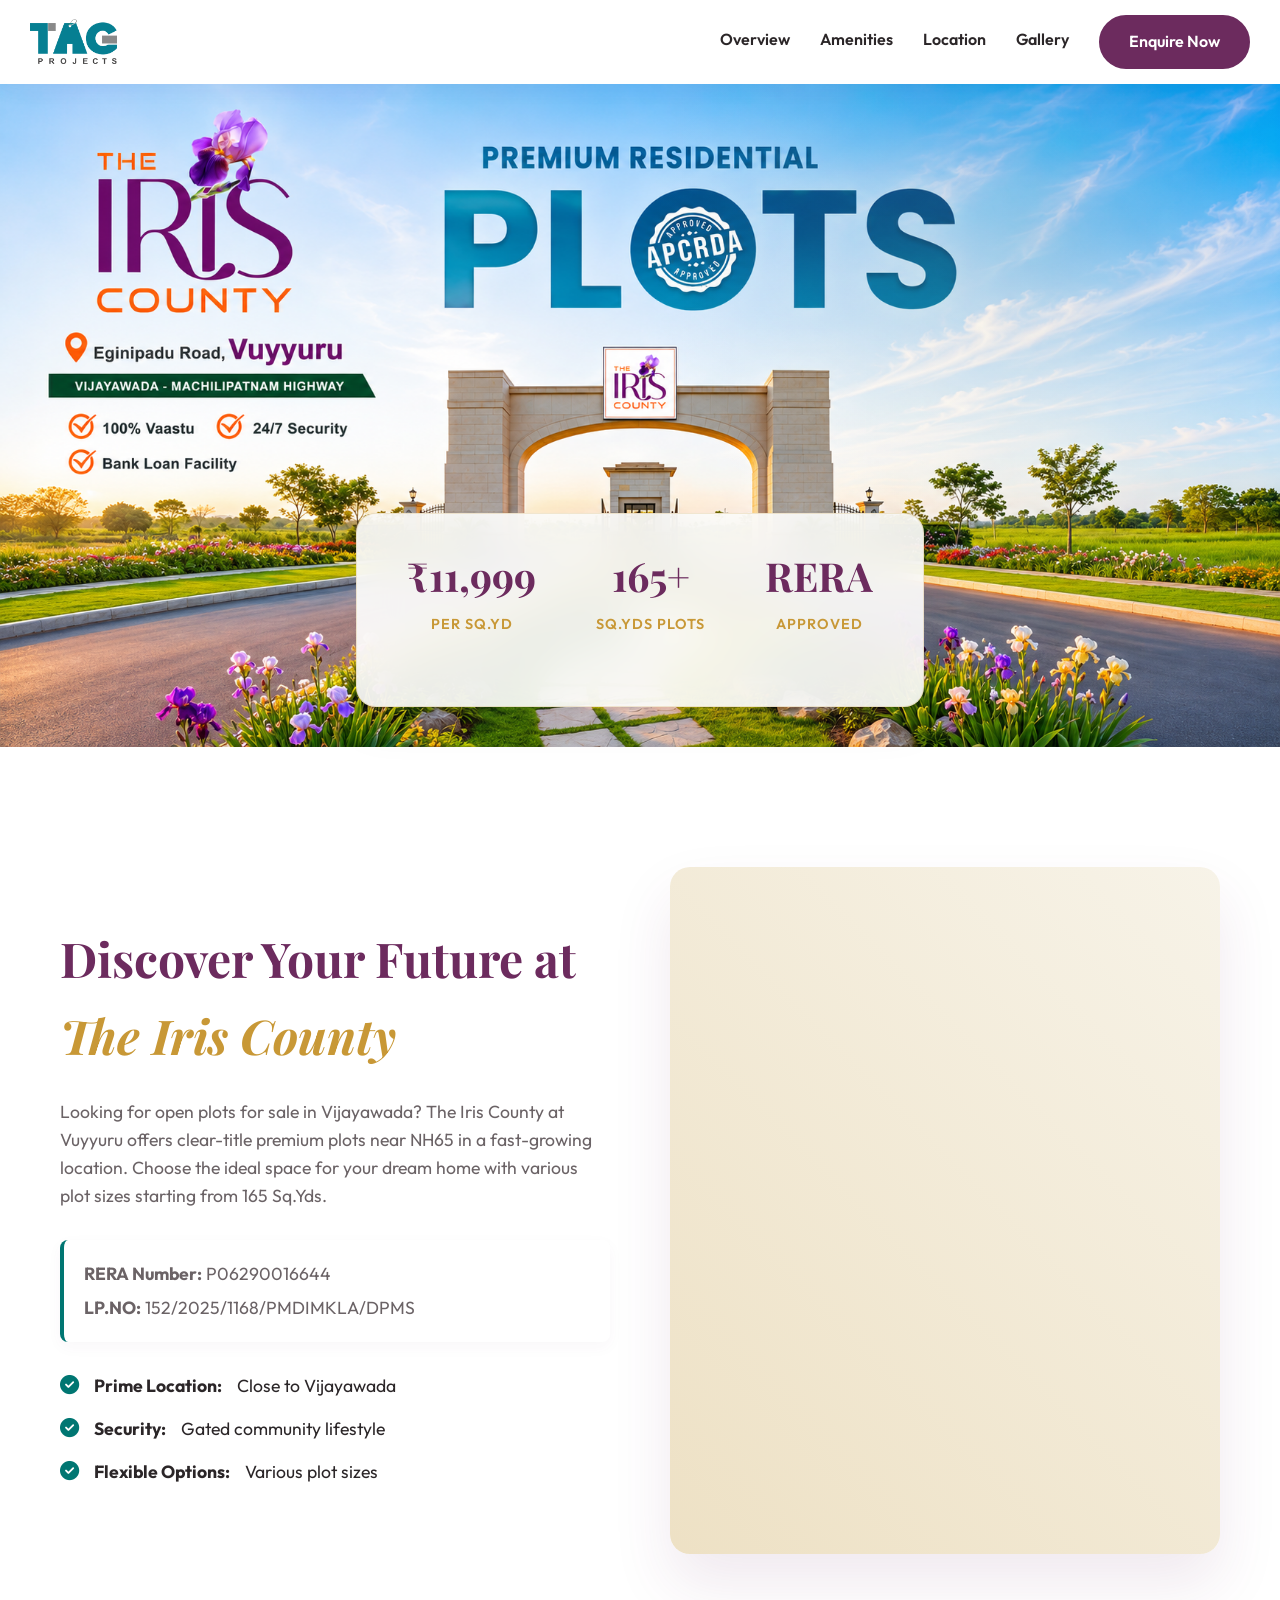
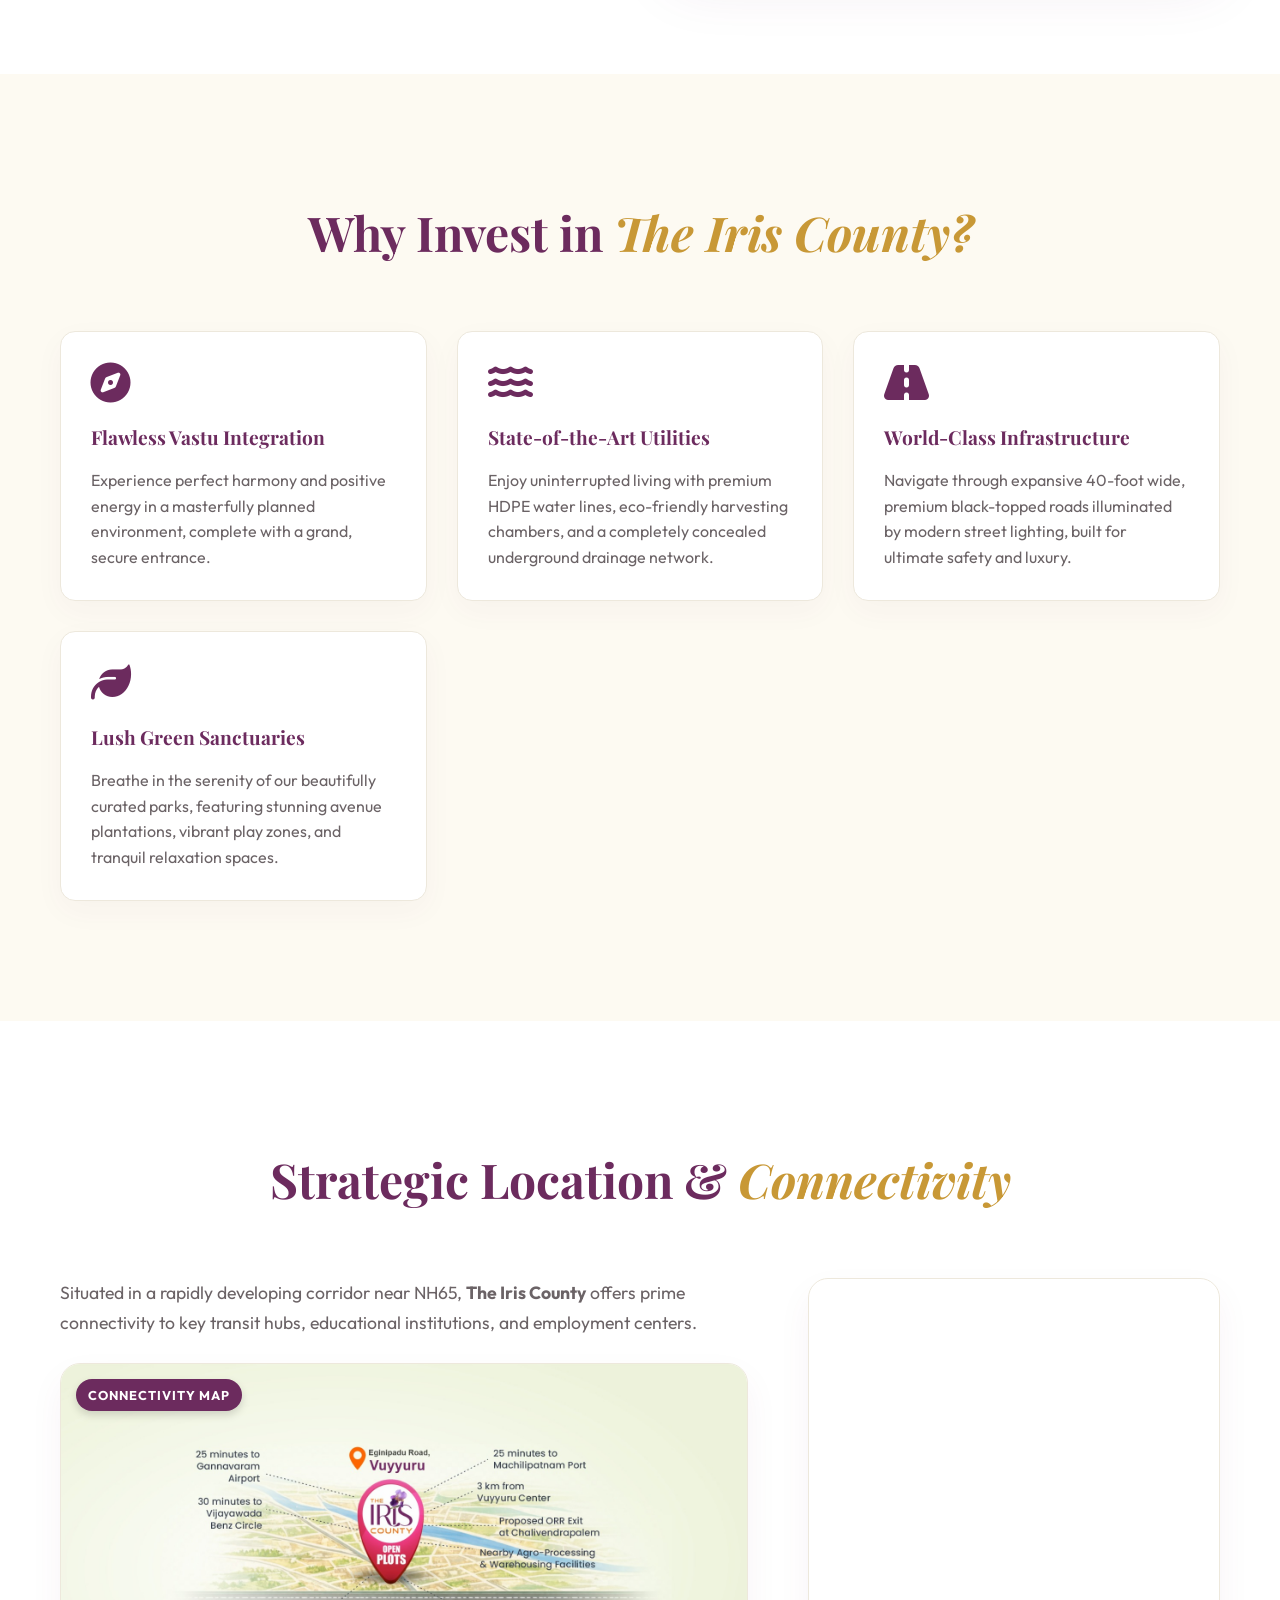
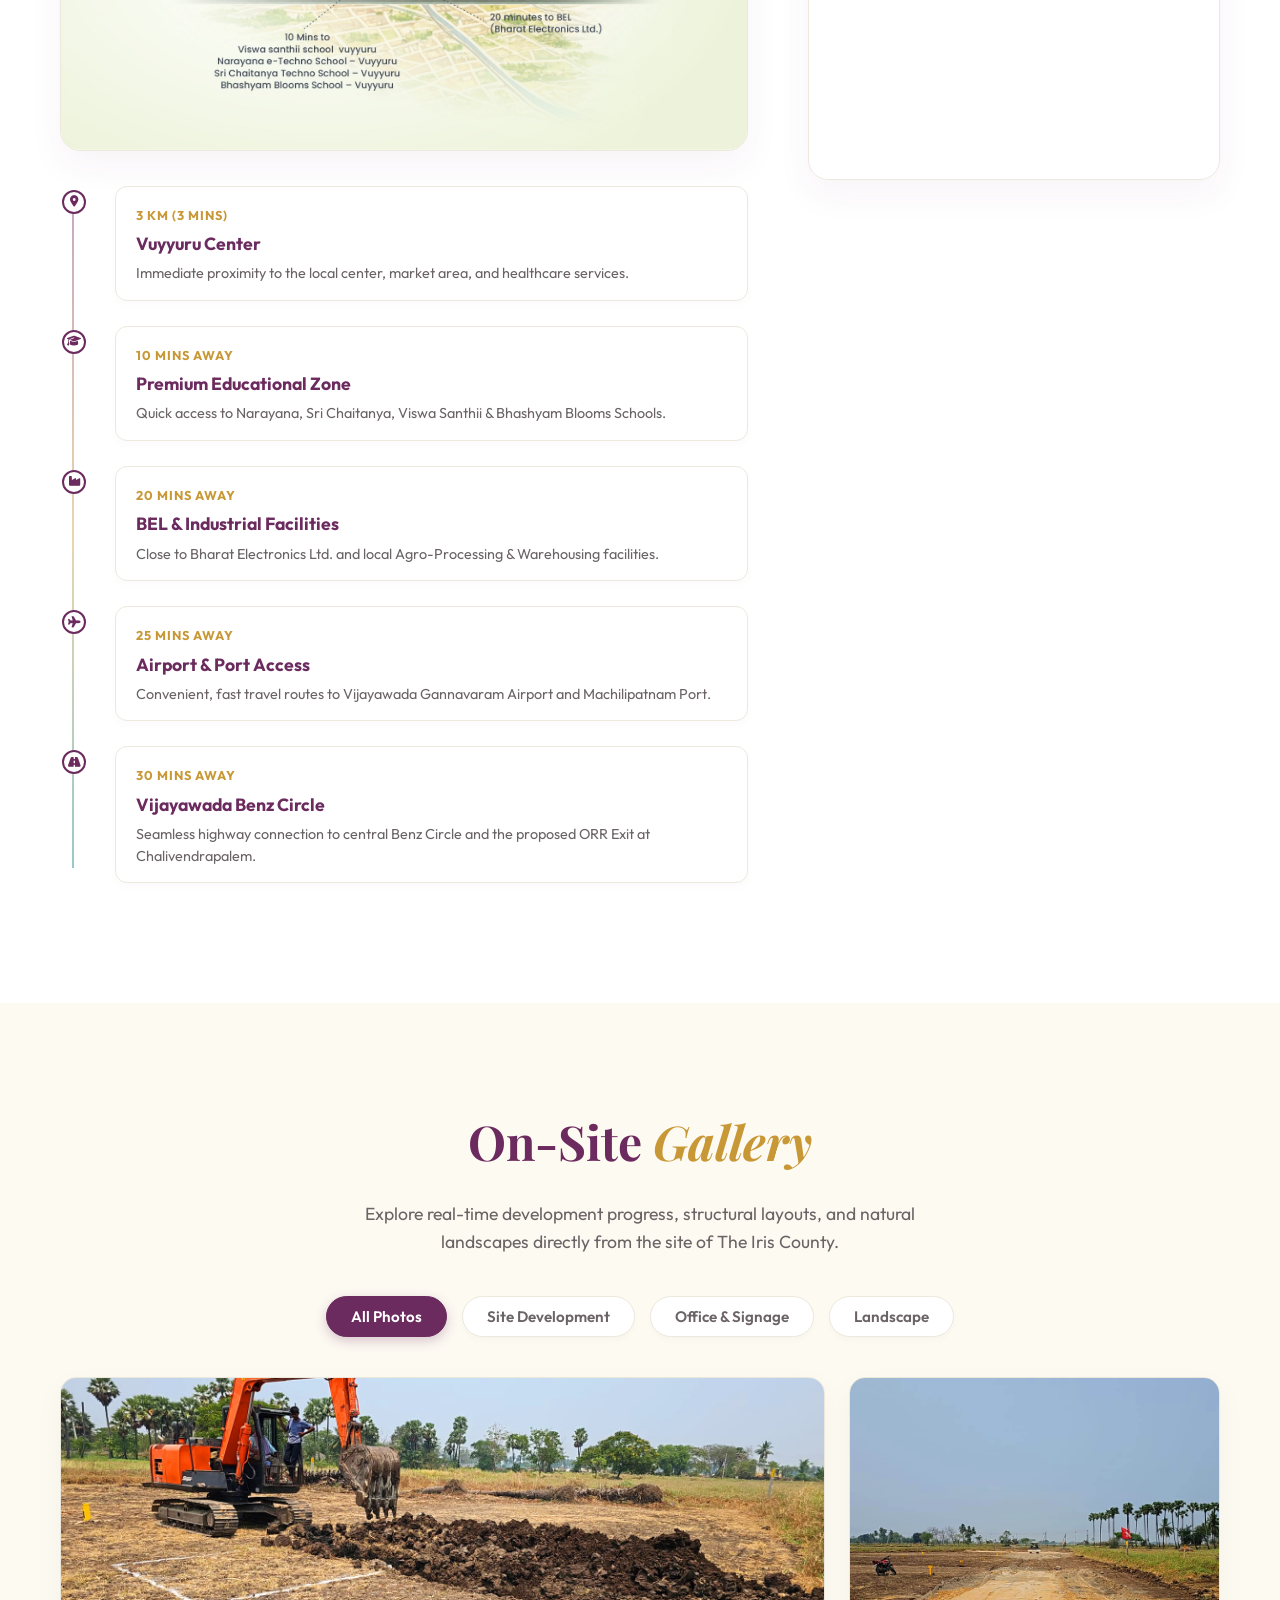
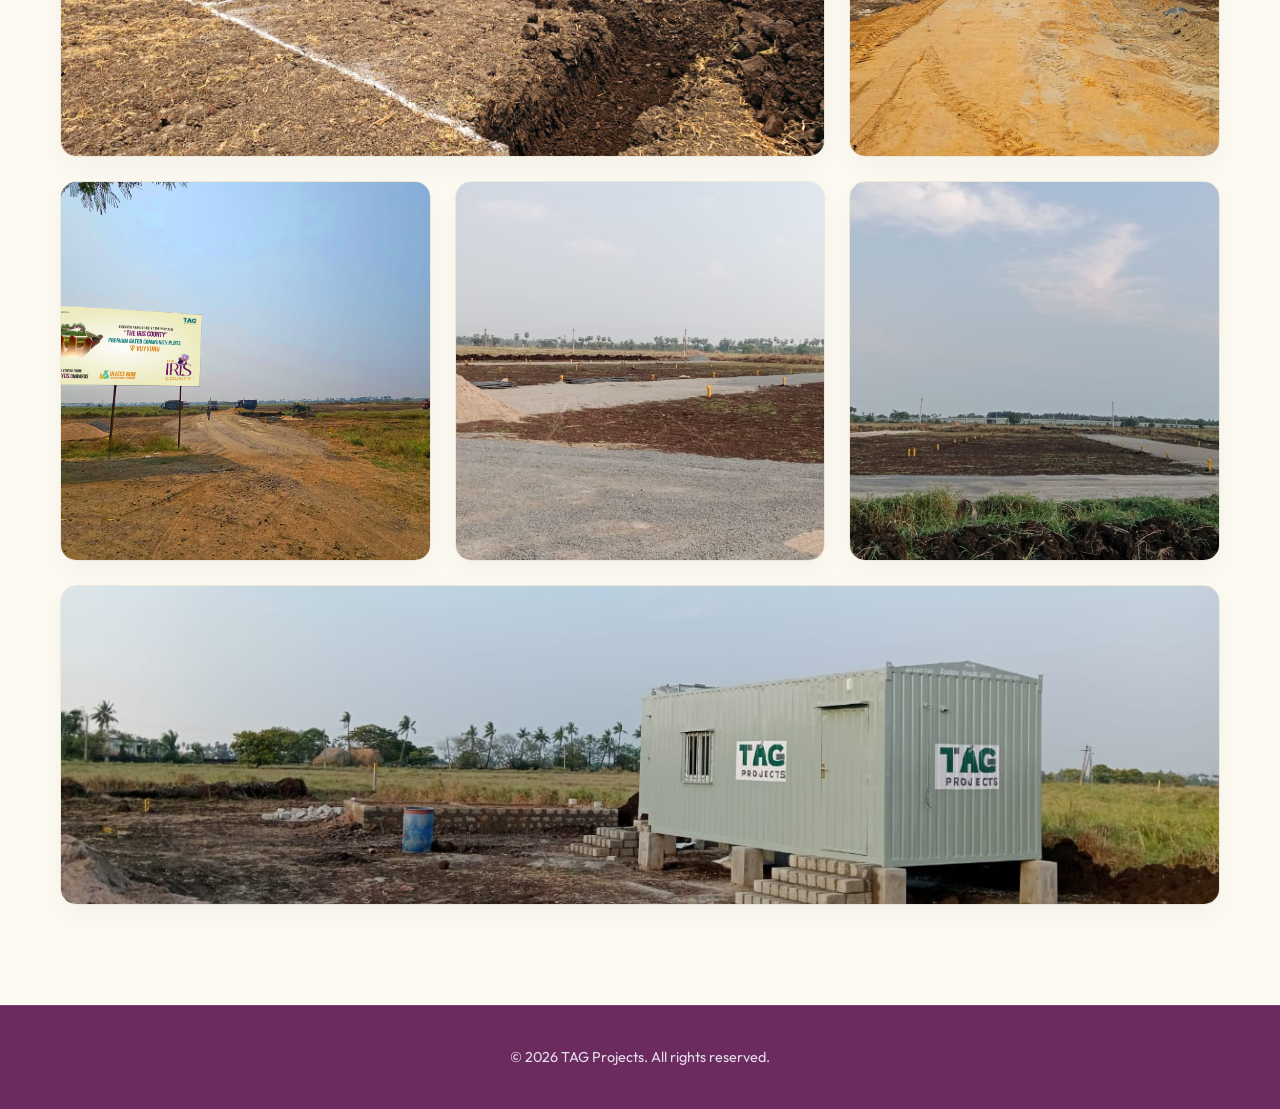
==== index.html @ b854b58f "Initial commit of tag-iris landing page" ====
<!DOCTYPE html>
<html lang="en">
<head>
    <meta charset="UTF-8">
    <meta name="viewport" content="width=device-width, initial-scale=1.0">
    <title>The Iris County | Premium Gated Community Plots in Vuyyuru</title>
    <meta name="description" content="Open Plots for Sale in Vijayawada | Iris County at Vuyyuru, NH65. Clear-title plots near NH65 in a fast-growing location.">
    
    <!-- Google Fonts -->
    <link rel="preconnect" href="https://fonts.googleapis.com">
    <link rel="preconnect" href="https://fonts.gstatic.com" crossorigin>
    <link href="https://fonts.googleapis.com/css2?family=Outfit:wght@300;400;600;800&family=Playfair+Display:ital,wght@0,400;0,700;1,400&display=swap" rel="stylesheet">
    
    <!-- Icons -->
    <link rel="stylesheet" href="https://cdnjs.cloudflare.com/ajax/libs/font-awesome/6.4.0/css/all.min.css">
    
    <!-- Embedded CSS -->
    <style>
        /* 
          The Iris County - Signature Theme (Deep Purple, Gold, & Teal)
          Pure CSS, No JS
        */

        :root {
            --primary-color: #6c2b5e; /* Deep Purple from IRIS */
            --secondary-color: #c89836; /* Gold from COUNTY */
            --accent-green: #007672; /* Teal Green from TAG */
            --primary-dark: #4f1e44;
            --bg-main: #ffffff; /* Pure White */
            --bg-alt: #fdfaf2; /* Soft Cream */
            --bg-card: #ffffff;
            --text-main: #2b2628; /* Deep Charcoal */
            --text-muted: #6b6366; /* Muted Taupe */
            --border-color: #ede8dc;
            --font-heading: 'Playfair Display', serif;
            --font-body: 'Outfit', sans-serif;
            --transition: all 0.3s cubic-bezier(0.25, 0.8, 0.25, 1);
        }

        * {
            margin: 0;
            padding: 0;
            box-sizing: border-box;
            scroll-behavior: smooth;
        }

        body {
            font-family: var(--font-body);
            background-color: var(--bg-main);
            color: var(--text-main);
            line-height: 1.6;
            overflow-x: hidden;
        }

        h1, h2, h3, h4, h5, h6 {
            font-family: var(--font-heading);
            font-weight: 700;
            color: var(--text-main);
        }

        a {
            text-decoration: none;
            color: inherit;
            transition: var(--transition);
        }

        .container {
            max-width: 1200px;
            margin: 0 auto;
            padding: 0 20px;
        }

        /* Typography */
        .section-title {
            font-size: 3rem;
            margin-bottom: 1.5rem;
            color: var(--primary-color);
        }

        .section-title span {
            color: var(--secondary-color);
            font-style: italic;
        }

        /* Buttons */
        .btn-primary {
            display: inline-block;
            padding: 12px 28px;
            background-color: var(--primary-color);
            color: #ffffff;
            font-weight: 600;
            border-radius: 30px;
            border: 2px solid var(--primary-color);
            transition: var(--transition);
        }

        .btn-primary:hover {
            background-color: var(--secondary-color);
            border-color: var(--secondary-color);
            color: #ffffff;
            transform: translateY(-3px);
            box-shadow: 0 10px 20px rgba(200, 152, 54, 0.3);
        }

        /* Navbar - Always solid since JS is removed */
        .navbar {
            position: fixed;
            top: 0;
            left: 0;
            width: 100%;
            padding: 15px 0;
            z-index: 1000;
            transition: var(--transition);
            background: rgba(255, 255, 255, 0.98);
            backdrop-filter: blur(15px);
            -webkit-backdrop-filter: blur(15px);
            box-shadow: 0 5px 20px rgba(108, 43, 94, 0.05);
        }

        .nav-container {
            max-width: 1400px;
            margin: 0 auto;
            padding: 0 30px;
            display: flex;
            justify-content: space-between;
            align-items: center;
        }

        .logo {
            font-family: var(--font-heading);
            font-size: 2rem;
            font-weight: 700;
            letter-spacing: 2px;
            color: var(--primary-color);
        }

        .logo span {
            color: var(--secondary-color);
        }

        /* Pure CSS Mobile Menu Checkbox Hack */
        .menu-toggle {
            display: none;
        }

        .mobile-menu-btn {
            display: none;
            font-size: 1.5rem;
            cursor: pointer;
            color: var(--primary-color);
        }

        .nav-links {
            display: flex;
            align-items: center;
            gap: 30px;
        }

        .nav-links a:not(.btn-primary) {
            font-size: 1rem;
            font-weight: 600;
            position: relative;
            padding-bottom: 5px;
            color: var(--text-main);
        }

        .nav-links a:not(.btn-primary)::after {
            content: '';
            position: absolute;
            bottom: 0;
            left: 0;
            width: 0;
            height: 2px;
            background-color: var(--accent-green);
            transition: var(--transition);
        }

        .nav-links a:not(.btn-primary):hover::after {
            width: 100%;
        }

        .nav-links a:not(.btn-primary):hover {
            color: var(--accent-green);
        }

        /* Hero Section */
        .hero {
            position: relative;
            width: 100%;
            padding-top: 80px; /* Offset for fixed navbar */
            background: linear-gradient(135deg, #fdfaf2 0%, #ffffff 100%);
        }

        .hero picture {
            width: 100%;
            height: 100%;
            display: block;
        }

        .hero picture img {
            width: 100%;
            height: auto;
            display: block;
        }

        .hero::before {
            content: '';
            position: absolute;
            top: -20%;
            right: -10%;
            width: 60vw;
            height: 60vw;
            border-radius: 50%;
            background: radial-gradient(circle, rgba(200, 152, 54, 0.1) 0%, rgba(255,255,255,0) 70%);
            z-index: 0;
        }

        .hero-content {
            position: relative;
            z-index: 1;
            text-align: center;
            max-width: 800px;
            padding: 0 20px;
        }

        .hero h4 {
            color: var(--accent-green);
            text-transform: uppercase;
            letter-spacing: 4px;
            font-size: 1rem;
            margin-bottom: 20px;
            font-family: var(--font-body);
        }

        .hero h1 {
            font-size: 5rem;
            line-height: 1.1;
            margin-bottom: 30px;
            color: var(--primary-color);
        }

        .hero h1 span {
            font-style: italic;
            font-weight: 400;
            color: var(--secondary-color);
        }

        .hero p {
            font-size: 1.2rem;
            color: var(--text-muted);
            margin-bottom: 40px;
            max-width: 600px;
            margin-left: auto;
            margin-right: auto;
        }

        /* Glass Card */
        .hero-glass-card {
            position: absolute;
            bottom: 40px;
            left: 50%;
            transform: translateX(-50%);
            background: rgba(255, 255, 255, 0.9);
            backdrop-filter: blur(20px);
            -webkit-backdrop-filter: blur(20px);
            border: 1px solid rgba(200, 152, 54, 0.2);
            border-radius: 20px;
            padding: 30px 50px;
            display: flex;
            gap: 60px;
            z-index: 2;
            box-shadow: 0 20px 40px rgba(108, 43, 94, 0.08);
        }

        .stat {
            text-align: center;
        }

        .stat h3 {
            font-size: 2.5rem;
            color: var(--primary-color);
            margin-bottom: 5px;
        }

        .stat p {
            font-size: 0.9rem;
            text-transform: uppercase;
            letter-spacing: 1px;
            color: var(--secondary-color);
            font-weight: 600;
        }

        /* Overview Section */
        .overview {
            padding: 120px 0;
            position: relative;
            background-color: var(--bg-main);
        }

        .overview.alt-bg {
            background-color: var(--bg-alt);
        }

        .overview-grid {
            display: grid;
            grid-template-columns: 1fr 1fr;
            gap: 60px;
            align-items: center;
        }

        .overview-text p {
            color: var(--text-muted);
            font-size: 1.1rem;
            margin-bottom: 30px;
        }

        .feature-list {
            list-style: none;
        }

        .feature-list li {
            margin-bottom: 15px;
            font-size: 1.1rem;
            display: flex;
            align-items: center;
            gap: 15px;
            color: var(--text-main);
        }

        .feature-list li i {
            color: var(--accent-green);
            font-size: 1.2rem;
        }

        .image-wrapper {
            position: relative;
            border-radius: 20px;
            overflow: hidden;
            box-shadow: 0 30px 60px rgba(108, 43, 94, 0.1);
            aspect-ratio: 4/5;
        }

        .gradient-placeholder {
            width: 100%;
            height: 100%;
            background-color: #f7f3e8;
            display: flex;
            align-items: center;
            justify-content: center;
            position: relative;
        }

        .gradient-placeholder::after {
            content: '';
            position: absolute;
            top: 0; left: 0; right: 0; bottom: 0;
            background: linear-gradient(45deg, rgba(200, 152, 54, 0.2), rgba(255,255,255,0));
        }

        /* Amenities Cards */
        #amenities > .container > div > div {
            background: var(--bg-card) !important;
            border: 1px solid var(--border-color) !important;
            box-shadow: 0 10px 30px rgba(108, 43, 94, 0.04);
            transition: var(--transition);
        }

        #amenities > .container > div > div:hover {
            transform: translateY(-10px);
            box-shadow: 0 20px 40px rgba(200, 152, 54, 0.15);
            border-color: var(--secondary-color) !important;
        }

        #amenities h4 {
            color: var(--primary-color);
        }

        /* Highlight boxes */
        .overview-text > div {
            background: var(--bg-card) !important;
            border-left-color: var(--accent-green) !important;
            box-shadow: 0 5px 15px rgba(108, 43, 94, 0.04);
        }

        /* Footer */
        .footer {
            background-color: var(--primary-color);
            padding: 40px 0;
            border-top: 1px solid rgba(255,255,255,0.1);
        }

        .footer-content {
            display: grid;
            grid-template-columns: 2fr 1fr 1fr;
            gap: 40px;
            margin-bottom: 60px;
        }

        .footer-brand h2 {
            font-size: 2.5rem;
            margin-bottom: 15px;
            color: #ffffff;
        }

        .footer-brand span {
            color: var(--secondary-color);
        }

        .footer-brand p {
            color: #e5ddeb;
            max-width: 300px;
        }

        .footer h4 {
            font-size: 1.2rem;
            margin-bottom: 25px;
            color: var(--secondary-color);
        }

        .footer-links {
            display: flex;
            flex-direction: column;
            gap: 15px;
        }

        .footer-links a {
            color: #e5ddeb;
        }

        .footer-links a:hover {
            color: var(--secondary-color);
            padding-left: 5px;
        }

        .footer-contact p {
            color: #e5ddeb;
            margin-bottom: 15px;
            display: flex;
            align-items: center;
            gap: 15px;
        }

        .footer-contact i {
            color: var(--secondary-color);
        }

        .footer-bottom {
            text-align: center;
            color: #e5ddeb;
            font-size: 0.9rem;
        }

        /* Animations */
        .fade-up {
            animation: fadeUpAnim 1s cubic-bezier(0.25, 0.8, 0.25, 1) forwards;
        }

        .fade-in {
            animation: fadeInAnim 1s ease forwards;
        }

        .slide-right {
            animation: slideRightAnim 1s cubic-bezier(0.25, 0.8, 0.25, 1) forwards;
        }

        .slide-left {
            animation: slideLeftAnim 1s cubic-bezier(0.25, 0.8, 0.25, 1) forwards;
        }

        .delay-1 { animation-delay: 0.2s; }
        .delay-2 { animation-delay: 0.4s; }
        .delay-3 { animation-delay: 0.6s; }
        .delay-4 { animation-delay: 0.8s; }

        @keyframes fadeUpAnim {
            0% { opacity: 0; transform: translateY(30px); }
            100% { opacity: 1; transform: translateY(0); }
        }

        @keyframes fadeInAnim {
            0% { opacity: 0; }
            100% { opacity: 1; }
        }

        @keyframes slideRightAnim {
            0% { opacity: 0; transform: translateX(-50px); }
            100% { opacity: 1; transform: translateX(0); }
        }

        @keyframes slideLeftAnim {
            0% { opacity: 0; transform: translateX(50px); }
            100% { opacity: 1; transform: translateX(0); }
        }

        .location-grid {
            grid-template-columns: 1.25fr 0.75fr !important;
        }

        /* Location Section Styles */
        .infographic-wrapper {
            position: relative;
            border-radius: 20px;
            overflow: hidden;
            border: 1px solid var(--border-color);
            box-shadow: 0 15px 35px rgba(108, 43, 94, 0.05);
            transition: var(--transition);
            background: #ffffff;
            margin-bottom: 35px;
        }

        .infographic-wrapper:hover {
            transform: translateY(-5px);
            box-shadow: 0 25px 50px rgba(200, 152, 54, 0.12);
            border-color: var(--secondary-color);
        }

        .infographic-badge {
            position: absolute;
            top: 15px;
            left: 15px;
            background: var(--primary-color);
            color: #ffffff;
            padding: 6px 12px;
            font-size: 0.8rem;
            font-weight: 700;
            border-radius: 20px;
            letter-spacing: 1px;
            box-shadow: 0 4px 8px rgba(0,0,0,0.15);
            z-index: 10;
        }

        .connectivity-img {
            width: 100%;
            height: auto;
            display: block;
            transition: var(--transition);
        }

        .infographic-wrapper:hover .connectivity-img {
            transform: scale(1.02);
        }

        .location-desc {
            font-size: 1.1rem;
            color: var(--text-muted);
            margin-bottom: 25px;
            line-height: 1.7;
        }

        .map-container {
            position: relative;
            border-radius: 20px;
            overflow: hidden;
            box-shadow: 0 15px 35px rgba(108, 43, 94, 0.05);
            border: 1px solid var(--border-color);
            transition: var(--transition);
        }

        .map-container:hover {
            transform: translateY(-5px);
            box-shadow: 0 25px 50px rgba(200, 152, 54, 0.12);
            border-color: var(--secondary-color);
        }

        .map-container iframe {
            display: block;
            width: 100%;
            height: 500px;
            border: none;
        }

        /* Timeline Styles */
        .connectivity-timeline {
            position: relative;
            padding-left: 35px;
            margin-top: 15px;
        }

        .timeline-line {
            position: absolute;
            left: 12px;
            top: 15px;
            bottom: 15px;
            width: 2px;
            background: linear-gradient(to bottom, var(--primary-color) 0%, var(--secondary-color) 50%, var(--accent-green) 100%);
            opacity: 0.4;
        }

        .timeline-item {
            position: relative;
            margin-bottom: 25px;
            padding-left: 20px;
            transition: var(--transition);
        }

        .timeline-item:last-child {
            margin-bottom: 0;
        }

        .timeline-badge {
            position: absolute;
            left: -33px;
            top: 4px;
            width: 24px;
            height: 24px;
            border-radius: 50%;
            background: #ffffff;
            border: 2px solid var(--primary-color);
            display: flex;
            align-items: center;
            justify-content: center;
            z-index: 2;
            transition: var(--transition);
        }

        .timeline-badge i {
            font-size: 0.7rem;
            color: var(--primary-color);
            transition: var(--transition);
        }

        .timeline-time {
            display: inline-block;
            font-size: 0.8rem;
            font-weight: 700;
            text-transform: uppercase;
            color: var(--secondary-color);
            letter-spacing: 1px;
            margin-bottom: 5px;
        }

        .timeline-content {
            background: var(--bg-card);
            border: 1px solid var(--border-color);
            border-radius: 12px;
            padding: 15px 20px;
            box-shadow: 0 4px 10px rgba(108, 43, 94, 0.02);
            transition: var(--transition);
        }

        .timeline-content h4 {
            font-size: 1.1rem;
            color: var(--primary-color);
            margin-bottom: 5px;
            font-family: var(--font-body);
            font-weight: 700;
        }

        .timeline-content p {
            font-size: 0.9rem;
            color: var(--text-muted);
            line-height: 1.5;
        }

        /* Hover animations */
        .timeline-item:hover .timeline-content {
            transform: translateX(6px);
            border-color: var(--secondary-color);
            box-shadow: 0 10px 20px rgba(200, 152, 54, 0.08);
        }

        .timeline-item:hover .timeline-badge {
            background: var(--primary-color);
            border-color: var(--primary-color);
            transform: scale(1.15);
        }

        .timeline-item:hover .timeline-badge i {
            color: #ffffff;
        }

        /* Sticky map on desktop */
        @media (min-width: 993px) {
            .location-right {
                position: sticky;
                top: 110px;
                align-self: start;
            }
        }

        .detail-card i {
            font-size: 1.8rem;
            color: var(--primary-color);
            margin-top: 3px;
            background: rgba(108, 43, 94, 0.06);
            padding: 12px;
            border-radius: 10px;
            transition: var(--transition);
        }

        .detail-card:hover i {
            color: #ffffff;
            background: var(--primary-color);
        }

        .detail-card h5 {
            font-size: 1.1rem;
            color: var(--primary-color);
            margin-bottom: 8px;
            font-family: var(--font-body);
            font-weight: 700;
        }

        .detail-card p {
            font-size: 0.9rem;
            color: var(--text-muted);
            line-height: 1.5;
        }

        /* Responsive Breakpoints */
        @media (max-width: 992px) {
            .hero h1 { font-size: 3.5rem; }
            .hero-glass-card { width: 90%; padding: 20px; gap: 30px; justify-content: center; }
            .overview-grid { grid-template-columns: 1fr; gap: 40px; }
            .location-grid { grid-template-columns: 1fr !important; gap: 40px !important; }
            .image-wrapper { aspect-ratio: 16/9; }
            .map-container iframe { height: 380px; }
            .footer-content { grid-template-columns: 1fr; text-align: center; }
            .footer-links { align-items: center; }
            .footer-contact p { justify-content: center; }
        }

        @media (max-width: 768px) {
            .nav-container { padding: 0 20px; }
            .mobile-menu-btn { display: block; }
            
            /* Pure CSS Menu logic using checkbox hack */
            .nav-links { 
                display: none; 
                flex-direction: column;
                position: absolute;
                top: 100%;
                left: 0;
                width: 100%;
                background: rgba(255, 255, 255, 0.99);
                padding: 25px 0;
                box-shadow: 0 10px 20px rgba(108, 43, 94, 0.05);
                border-bottom: 1px solid var(--border-color);
                gap: 20px;
            }
            .menu-toggle:checked ~ .nav-links {
                display: flex;
            }

            .hero h1 { font-size: 2.5rem; }
            .hero-glass-card { display: none; }
            .section-title { font-size: 2.2rem; margin-bottom: 1.2rem; }
            .overview { padding: 80px 0; }
        }

        @media (max-width: 576px) {
            .section-title { font-size: 1.8rem; }
            .map-container iframe { height: 320px; }
            .connectivity-timeline { padding-left: 25px; }
            .timeline-line { left: 8px; }
            .timeline-badge { left: -28px; }
            .timeline-content { padding: 12px 15px; }
        }

        /* Creative Gallery Section Styles */
        .gallery-section {
            padding: 100px 0;
            background-color: var(--bg-alt);
        }

        .gallery-filter-tabs {
            display: flex;
            justify-content: center;
            gap: 15px;
            margin-bottom: 40px;
            flex-wrap: wrap;
        }

        .filter-tab {
            font-family: var(--font-body);
            font-weight: 600;
            font-size: 0.95rem;
            padding: 10px 24px;
            border-radius: 30px;
            background: #ffffff;
            border: 1px solid var(--border-color);
            color: var(--text-muted);
            cursor: pointer;
            transition: var(--transition);
            box-shadow: 0 4px 6px rgba(0, 0, 0, 0.02);
            outline: none;
        }

        .filter-tab:hover {
            border-color: var(--primary-color);
            color: var(--primary-color);
            transform: translateY(-1px);
        }

        .filter-tab.active {
            background: var(--primary-color);
            border-color: var(--primary-color);
            color: #ffffff;
            box-shadow: 0 4px 12px rgba(108, 43, 94, 0.25);
        }

        /* Bento Grid Layout */
        .gallery-bento-grid {
            display: grid;
            grid-template-columns: repeat(3, 1fr);
            grid-gap: 24px;
            margin-top: 30px;
        }

        .gallery-item {
            position: relative;
            border-radius: 16px;
            overflow: hidden;
            height: 380px;
            border: 1px solid var(--border-color);
            box-shadow: 0 10px 30px rgba(0, 0, 0, 0.04);
            display: block;
            transition: var(--transition);
        }

        .gallery-item.hide {
            display: none;
        }

        /* Bento spans */
        .gallery-item.span-2-col {
            grid-column: span 2;
        }

        .gallery-item.span-3-col {
            grid-column: span 3;
            height: 320px;
        }

        .gallery-item-img {
            width: 100%;
            height: 100%;
            object-fit: cover;
        }

        /* Responsive grid adjustments */
        @media (max-width: 992px) {
            .gallery-bento-grid {
                grid-template-columns: repeat(2, 1fr);
            }
            
            .gallery-item.span-2-col {
                grid-column: span 2;
            }
            
            .gallery-item.span-3-col {
                grid-column: span 2;
                height: 380px;
            }
        }

        @media (max-width: 768px) {
            .gallery-section {
                padding: 60px 0;
            }
            
            .gallery-bento-grid {
                grid-template-columns: 1fr;
                grid-gap: 20px;
            }
            
            .gallery-item {
                grid-column: span 1 !important;
                height: 300px !important;
            }
        }
    </style>
</head>
<body>
    <!-- Navigation -->
    <nav class="navbar" id="navbar">
        <div class="nav-container">
            <a href="#" class="logo" style="display: flex; align-items: center;"><img src="images/logo.png" alt="TAG Projects" style="height: 45px; width: auto;"></a>
            
            <!-- Pure CSS Mobile Menu Toggle -->
            <input type="checkbox" id="menu-toggle" class="menu-toggle">
            <label for="menu-toggle" class="mobile-menu-btn">
                <i class="fas fa-bars"></i>
            </label>

            <div class="nav-links">
                <a href="#overview">Overview</a>
                <a href="#amenities">Amenities</a>
                <a href="#location">Location</a>
                <a href="#gallery">Gallery</a>
                <a href="#contact" class="btn-primary">Enquire Now</a>
            </div>
        </div>
    </nav>

    <!-- Hero Section -->
    <header class="hero" id="home">
        <picture>
            <source media="(max-width: 768px)" srcset="images/banner-desktop.png">
            <img src="images/banner-mobile.png" alt="The Iris County">
        </picture>
        <div class="hero-content">
            <!-- Text removed because it is baked into the banner image -->
        </div>
        <div class="hero-glass-card fade-in delay-4">
            <div class="stat">
                <h3>₹11,999</h3>
                <p>Per Sq.Yd</p>
            </div>
            <div class="stat">
                <h3>165+</h3>
                <p>Sq.Yds Plots</p>
            </div>
            <div class="stat">
                <h3>RERA</h3>
                <p>Approved</p>
            </div>
        </div>
    </header>

    <!-- Overview Section -->
    <section class="overview" id="overview">
        <div class="container">
            <div class="overview-grid">
                <div class="overview-text slide-right">
                    <h2 class="section-title">Discover Your Future at <span>The Iris County</span></h2>
                    <p>Looking for open plots for sale in Vijayawada? The Iris County at Vuyyuru offers clear-title premium plots near NH65 in a fast-growing location. Choose the ideal space for your dream home with various plot sizes starting from 165 Sq.Yds.</p>
                    
                    <div style="margin: 20px 0; padding: 20px; background: rgba(255,255,255,0.05); border-left: 4px solid var(--accent-green); border-radius: 8px;">
                        <p style="margin-bottom: 5px;"><strong>RERA Number:</strong> P06290016644</p>
                        <p style="margin-bottom: 0;"><strong>LP.NO:</strong> 152/2025/1168/PMDIMKLA/DPMS</p>
                    </div>

                    <ul class="feature-list" style="margin-top: 30px;">
                        <li><i class="fas fa-check-circle"></i> <b>Prime Location:</b> Close to Vijayawada</li>
                        <li><i class="fas fa-check-circle"></i> <b>Security:</b> Gated community lifestyle</li>
                        <li><i class="fas fa-check-circle"></i> <b>Flexible Options:</b> Various plot sizes</li>
                    </ul>
                </div>
                <div class="overview-image slide-left">
                    <div class="image-wrapper">
                        <!-- We can use the actual image from the website or keep the placeholder -->
                        <div class="gradient-placeholder" style="background-image: url('https://res.cloudinary.com/dijlcbuyn/image/upload/v1730521100/Iris_County_Image_e9axrt.png'); background-size: cover; background-position: center;">
                        </div>
                    </div>
                </div>
            </div>
        </div>
    </section>

    <!-- Amenities Section -->
    <section class="overview alt-bg" id="amenities">
        <div class="container">
            <h2 class="section-title" style="text-align: center; margin-bottom: 60px;">Why Invest in <span>The Iris County?</span></h2>
            <div style="display: grid; grid-template-columns: repeat(auto-fit, minmax(280px, 1fr)); gap: 30px;">
                <div style="background: rgba(255,255,255,0.02); padding: 30px; border-radius: 15px; border: 1px solid rgba(255,255,255,0.05);">
                    <i class="fas fa-compass" style="font-size: 2.5rem; color: var(--primary-color); margin-bottom: 20px;"></i>
                    <h4 style="font-size: 1.2rem; margin-bottom: 15px;">Flawless Vastu Integration</h4>
                    <p style="color: var(--text-muted);">Experience perfect harmony and positive energy in a masterfully planned environment, complete with a grand, secure entrance.</p>
                </div>
                <div style="background: rgba(255,255,255,0.02); padding: 30px; border-radius: 15px; border: 1px solid rgba(255,255,255,0.05);">
                    <i class="fas fa-water" style="font-size: 2.5rem; color: var(--primary-color); margin-bottom: 20px;"></i>
                    <h4 style="font-size: 1.2rem; margin-bottom: 15px;">State-of-the-Art Utilities</h4>
                    <p style="color: var(--text-muted);">Enjoy uninterrupted living with premium HDPE water lines, eco-friendly harvesting chambers, and a completely concealed underground drainage network.</p>
                </div>
                <div style="background: rgba(255,255,255,0.02); padding: 30px; border-radius: 15px; border: 1px solid rgba(255,255,255,0.05);">
                    <i class="fas fa-road" style="font-size: 2.5rem; color: var(--primary-color); margin-bottom: 20px;"></i>
                    <h4 style="font-size: 1.2rem; margin-bottom: 15px;">World-Class Infrastructure</h4>
                    <p style="color: var(--text-muted);">Navigate through expansive 40-foot wide, premium black-topped roads illuminated by modern street lighting, built for ultimate safety and luxury.</p>
                </div>
                <div style="background: rgba(255,255,255,0.02); padding: 30px; border-radius: 15px; border: 1px solid rgba(255,255,255,0.05);">
                    <i class="fas fa-leaf" style="font-size: 2.5rem; color: var(--primary-color); margin-bottom: 20px;"></i>
                    <h4 style="font-size: 1.2rem; margin-bottom: 15px;">Lush Green Sanctuaries</h4>
                    <p style="color: var(--text-muted);">Breathe in the serenity of our beautifully curated parks, featuring stunning avenue plantations, vibrant play zones, and tranquil relaxation spaces.</p>
                </div>
            </div>
        </div>
    </section>

    <!-- Location & Connectivity Section -->
    <section class="overview" id="location">
        <div class="container">
            <h2 class="section-title" style="text-align: center; margin-bottom: 60px;">Strategic Location & <span>Connectivity</span></h2>
            <div class="overview-grid location-grid">
                <!-- Left Column: Infographic & Timeline -->
                <div class="location-left slide-right">
                    <p class="location-desc">Situated in a rapidly developing corridor near NH65, <strong>The Iris County</strong> offers prime connectivity to key transit hubs, educational institutions, and employment centers.</p>
                    
                    <div class="infographic-wrapper">
                        <span class="infographic-badge">CONNECTIVITY MAP</span>
                        <img src="images/connectivity-map.jpg" alt="The Iris County Connectivity Map" class="connectivity-img">
                    </div>

                    <!-- Interactive Vertical Timeline -->
                    <div class="connectivity-timeline">
                        <div class="timeline-line"></div>
                        
                        <div class="timeline-item">
                            <div class="timeline-badge"><i class="fas fa-map-marker-alt"></i></div>
                            <div class="timeline-content">
                                <span class="timeline-time">3 km (3 Mins)</span>
                                <h4>Vuyyuru Center</h4>
                                <p>Immediate proximity to the local center, market area, and healthcare services.</p>
                            </div>
                        </div>

                        <div class="timeline-item">
                            <div class="timeline-badge"><i class="fas fa-graduation-cap"></i></div>
                            <div class="timeline-content">
                                <span class="timeline-time">10 Mins away</span>
                                <h4>Premium Educational Zone</h4>
                                <p>Quick access to Narayana, Sri Chaitanya, Viswa Santhii & Bhashyam Blooms Schools.</p>
                            </div>
                        </div>

                        <div class="timeline-item">
                            <div class="timeline-badge"><i class="fas fa-industry"></i></div>
                            <div class="timeline-content">
                                <span class="timeline-time">20 Mins away</span>
                                <h4>BEL & Industrial Facilities</h4>
                                <p>Close to Bharat Electronics Ltd. and local Agro-Processing & Warehousing facilities.</p>
                            </div>
                        </div>

                        <div class="timeline-item">
                            <div class="timeline-badge"><i class="fas fa-plane"></i></div>
                            <div class="timeline-content">
                                <span class="timeline-time">25 Mins away</span>
                                <h4>Airport & Port Access</h4>
                                <p>Convenient, fast travel routes to Vijayawada Gannavaram Airport and Machilipatnam Port.</p>
                            </div>
                        </div>

                        <div class="timeline-item">
                            <div class="timeline-badge"><i class="fas fa-road"></i></div>
                            <div class="timeline-content">
                                <span class="timeline-time">30 Mins away</span>
                                <h4>Vijayawada Benz Circle</h4>
                                <p>Seamless highway connection to central Benz Circle and the proposed ORR Exit at Chalivendrapalem.</p>
                            </div>
                        </div>
                    </div>
                </div>

                <!-- Right Column: Interactive Map (Sticky) -->
                <div class="location-right slide-left">
                    <div class="map-container">
                        <iframe 
                            src="https://maps.google.com/maps?q=THE%20IRIS%20COUNTY:%20Premium%20Gated%20Community%20Plots,%20Vuyyuru&t=&z=14&ie=UTF8&iwloc=&output=embed" 
                            width="100%" 
                            height="450" 
                            style="border:0;" 
                            allowfullscreen="" 
                            loading="lazy">
                        </iframe>
                    </div>
                </div>
            </div>
        </div>
    </section>

    <!-- Gallery Section -->
    <section class="gallery-section" id="gallery">
        <div class="container">
            <h2 class="section-title" style="text-align: center; margin-bottom: 20px;">On-Site <span>Gallery</span></h2>
            <p style="text-align: center; color: var(--text-muted); max-width: 600px; margin: 0 auto 40px auto; font-size: 1.1rem;">Explore real-time development progress, structural layouts, and natural landscapes directly from the site of The Iris County.</p>

            <!-- Interactive Category Tabs -->
            <div class="gallery-filter-tabs">
                <button class="filter-tab active" data-filter="all">All Photos</button>
                <button class="filter-tab" data-filter="development">Site Development</button>
                <button class="filter-tab" data-filter="office">Office & Signage</button>
                <button class="filter-tab" data-filter="landscape">Landscape</button>
            </div>            <!-- Bento Grid -->
            <div class="gallery-bento-grid">
                <!-- Excavation: Span 2 cols -->
                <div class="gallery-item span-2-col" data-category="development">
                    <img src="images/iris-county1.jpg" alt="Excavation & Trenching" class="gallery-item-img">
                </div>

                <!-- Container Office 1: Span 1 col -->
                <div class="gallery-item" data-category="office">
                    <img src="images/iris-county3.jpg" alt="TAG Projects Cabin" class="gallery-item-img">
                </div>

                <!-- Billboard: Span 1 col -->
                <div class="gallery-item" data-category="office">
                    <img src="images/iris-county2.jpg" alt="TAG IRIS Advertisement Hoarding" class="gallery-item-img">
                </div>

                <!-- Leveling plots: Span 1 col -->
                <div class="gallery-item" data-category="development">
                    <img src="images/iris-county6.jpeg" alt="Plot Demarcation" class="gallery-item-img">
                </div>

                <!-- Palm road: Span 1 col -->
                <div class="gallery-item" data-category="landscape">
                    <img src="images/iris-county7.jpeg" alt="Scenic Palm Pathway" class="gallery-item-img">
                </div>

                <!-- Container Office 2 (wide): Span 3 cols -->
                <div class="gallery-item span-3-col" data-category="development">
                    <img src="images/iris-county5.jpeg" alt="Site Office" class="gallery-item-img">
                </div>
            </div>
        </div>
    </section>

    <!-- Footer -->
    <footer class="footer" id="contact">
        <div class="container">
            <div class="footer-bottom">
                <p>&copy; 2026 TAG Projects. All rights reserved.</p>
            </div>
        </div>
    </footer>

    <!-- Promo Popup & Animations Module -->
    <div id="promo-popup" class="popup-overlay" style="display: none !important;">
        <!-- Background Animation Container -->
        <div class="popup-animations-container">
            <!-- Floating Balloons Container -->
            <div class="balloon-container"></div>
            
            <!-- Flying Airplane Container (Slower & Larger) -->
            <div class="flight-container">
                <svg class="flight-svg" viewBox="0 0 24 24" width="240" height="240">
                    <path fill="#c89836" d="M21 16v-2l-8-5V3.5c0-.83-.67-1.5-1.5-1.5S10 2.67 10 3.5V9l-8 5v2l8-2.5V19l-2 1.5V22l3.5-1 3.5 1v-1.5L14 19v-5.5L21 16z"/>
                </svg>
            </div>
        </div>

        <!-- Centered Card Container (Bigger Popup Message) -->
        <div class="popup-card">
            <!-- Close Button (Cross Icon) -->
            <button class="popup-close-btn" aria-label="Close Popup">
                <svg width="18" height="18" viewBox="0 0 24 24" fill="none" stroke="currentColor" stroke-width="2.5" stroke-linecap="round" stroke-linejoin="round">
                    <line x1="18" y1="6" x2="6" y2="18"></line>
                    <line x1="6" y1="6" x2="18" y2="18"></line>
                </svg>
            </button>
            
            <!-- Promo Image -->
            <!-- Update source path if hosted elsewhere -->
            <img src="images/pop up.jpeg" alt="Special Promo Offer" class="popup-img">

            <!-- Action Buttons Section -->
            <div class="popup-actions">
                <a href="tel:+918080808080" class="popup-btn btn-call" id="popup-btn-call">
                    <svg width="18" height="18" viewBox="0 0 24 24" fill="none" stroke="currentColor" stroke-width="2.5" stroke-linecap="round" stroke-linejoin="round" class="btn-icon">
                        <path d="M22 16.92v3a2 2 0 0 1-2.18 2 19.79 19.79 0 0 1-8.63-3.07 19.5 19.5 0 0 1-6-6 19.79 19.79 0 0 1-3.07-8.67A2 2 0 0 1 4.11 2h3a2 2 0 0 1 2 1.72 12.84 12.84 0 0 0 .7 2.81 2 2 0 0 1-.45 2.11L8.09 9.91a16 16 0 0 0 6 6l1.27-1.27a2 2 0 0 1 2.11-.45 12.84 12.84 0 0 0 2.81.7A2 2 0 0 1 22 16.92z"></path>
                    </svg>
                    Call Us
                </a>
                <a href="#contact" class="popup-btn btn-enquire" id="popup-btn-enquire">
                    <svg width="18" height="18" viewBox="0 0 24 24" fill="none" stroke="currentColor" stroke-width="2.5" stroke-linecap="round" stroke-linejoin="round" class="btn-icon">
                        <path d="M4 4h16c1.1 0 2 .9 2 2v12c0 1.1-.9 2-2 2H4c-1.1 0-2-.9-2-2V6c0-1.1.9-2 2-2z"></path>
                        <polyline points="22,6 12,13 2,6"></polyline>
                    </svg>
                    Enquire Now
                </a>
            </div>
        </div>

        <!-- Ground-Based Flowerpot Firecrackers -->
        <div class="flowerpot left-pot outer-pot"><div class="pot-cone"></div></div>
        <div class="flowerpot left-pot inner-pot"><div class="pot-cone"></div></div>
        <div class="flowerpot right-pot inner-pot"><div class="pot-cone"></div></div>
        <div class="flowerpot right-pot outer-pot"><div class="pot-cone"></div></div>

        <!-- Celebration People Footer (Bottom of Screen - Front & Background Rows with NRI/Villa messages) -->
        <div class="celebration-footer">
            <!-- Back Row (Background People) -->
            <div class="char-row back-row">
                <!-- Bg Char 1: Popper (Left) -->
                <div class="celebration-char popper" style="animation-delay: 0.15s;">
                    <div class="char-avatar">
                        <div class="char-hair style-3"></div>
                        <div class="char-head skin-2">
                            <div class="char-eye left"></div>
                            <div class="char-eye right"></div>
                            <div class="char-smile"></div>
                        </div>
                        <div class="char-body shirt-3"></div>
                        <div class="char-arm waving skin-2" style="animation-delay: 0.3s;"></div>
                        <div class="char-arm popper-arm skin-2">
                            <div class="popper-tube"></div>
                        </div>
                    </div>
                </div>

                <!-- Bg Char 2: Waving Character (Left-Center) -->
                <div class="celebration-char waving-char" style="animation-delay: 0.35s;">
                    <div class="char-avatar">
                        <div class="char-hair style-1"></div>
                        <div class="char-head skin-1">
                            <div class="char-eye left"></div>
                            <div class="char-eye right"></div>
                            <div class="char-smile"></div>
                        </div>
                        <div class="char-body shirt-1"></div>
                        <div class="char-arm waving skin-1" style="animation-delay: 0.1s;"></div>
                        <div class="char-arm left-arm skin-1"></div>
                    </div>
                </div>

                <!-- Bg Char 3: Popper (Center-Left) -->
                <div class="celebration-char popper" style="animation-delay: 0.25s;">
                    <div class="char-avatar">
                        <div class="char-hair style-2"></div>
                        <div class="char-head skin-3">
                            <div class="char-eye left"></div>
                            <div class="char-eye right"></div>
                            <div class="char-smile"></div>
                        </div>
                        <div class="char-body shirt-4"></div>
                        <div class="char-arm waving skin-3" style="animation-delay: 0.4s;"></div>
                        <div class="char-arm popper-arm skin-3">
                            <div class="popper-tube"></div>
                        </div>
                    </div>
                </div>

                <!-- Bg Char 4: Waving Character (Center) -->
                <div class="celebration-char waving-char" style="animation-delay: 0.45s;">
                    <div class="char-avatar">
                        <div class="char-hair style-1"></div>
                        <div class="char-head skin-2">
                            <div class="char-eye left"></div>
                            <div class="char-eye right"></div>
                            <div class="char-smile"></div>
                        </div>
                        <div class="char-body shirt-2"></div>
                        <div class="char-arm waving skin-2" style="animation-delay: 0.2s;"></div>
                        <div class="char-arm left-arm skin-2"></div>
                    </div>
                </div>

                <!-- Bg Char 5: Popper (Center-Right) -->
                <div class="celebration-char popper" style="animation-delay: 0.2s;">
                    <div class="char-avatar">
                        <div class="char-hair style-3"></div>
                        <div class="char-head skin-1">
                            <div class="char-eye left"></div>
                            <div class="char-eye right"></div>
                            <div class="char-smile"></div>
                        </div>
                        <div class="char-body shirt-3"></div>
                        <div class="char-arm waving skin-1" style="animation-delay: 0.6s;"></div>
                        <div class="char-arm popper-arm skin-1">
                            <div class="popper-tube"></div>
                        </div>
                    </div>
                </div>

                <!-- Bg Char 6: Waving Character (Right-Center) -->
                <div class="celebration-char waving-char" style="animation-delay: 0.5s;">
                    <div class="char-avatar">
                        <div class="char-hair style-2"></div>
                        <div class="char-head skin-3">
                            <div class="char-eye left"></div>
                            <div class="char-eye right"></div>
                            <div class="char-smile"></div>
                        </div>
                        <div class="char-body shirt-1"></div>
                        <div class="char-arm waving skin-3" style="animation-delay: 0s;"></div>
                        <div class="char-arm left-arm skin-3"></div>
                    </div>
                </div>

                <!-- Bg Char 7: Popper (Right) -->
                <div class="celebration-char popper" style="animation-delay: 0.3s;">
                    <div class="char-avatar">
                        <div class="char-hair style-1"></div>
                        <div class="char-head skin-2">
                            <div class="char-eye left"></div>
                            <div class="char-eye right"></div>
                            <div class="char-smile"></div>
                        </div>
                        <div class="char-body shirt-4"></div>
                        <div class="char-arm waving skin-2" style="animation-delay: 0.5s;"></div>
                        <div class="char-arm popper-arm skin-2">
                            <div class="popper-tube"></div>
                        </div>
                    </div>
                </div>
            </div>

            <!-- Front Row (Foreground People) -->
            <div class="char-row front-row">
                <!-- Char 1: Popper 1 (Left) -->
                <div class="celebration-char popper" style="animation-delay: 0.1s;">
                    <div class="speech-bubble">Namaste USA! 🙏</div>
                    <div class="char-avatar">
                        <div class="char-hair style-1"></div>
                        <div class="char-head skin-1">
                            <div class="char-eye left"></div>
                            <div class="char-eye right"></div>
                            <div class="char-smile"></div>
                        </div>
                        <div class="char-body shirt-1"></div>
                        <div class="char-arm waving skin-1" style="animation-delay: 0.2s;"></div>
                        <div class="char-arm popper-arm skin-1">
                            <div class="popper-tube"></div>
                        </div>
                    </div>
                </div>

                <!-- Char 2: Waving Character 1 (Left-Center) -->
                <div class="celebration-char waving-char" style="animation-delay: 0.4s;">
                    <div class="speech-bubble">Own a piece of India! 🌟</div>
                    <div class="char-avatar">
                        <div class="char-hair style-2"></div>
                        <div class="char-head skin-2">
                            <div class="char-eye left"></div>
                            <div class="char-eye right"></div>
                            <div class="char-smile"></div>
                        </div>
                        <div class="char-body shirt-2"></div>
                        <div class="char-arm waving skin-2" style="animation-delay: 0s;"></div>
                        <div class="char-arm left-arm skin-2"></div>
                    </div>
                </div>

                <!-- Char 3: Popper 2 (Center-Left) -->
                <div class="celebration-char popper" style="animation-delay: 0.2s;">
                    <div class="speech-bubble">Coming to the US! ✈️</div>
                    <div class="char-avatar">
                        <div class="char-hair style-3"></div>
                        <div class="char-head skin-3">
                            <div class="char-eye left"></div>
                            <div class="char-eye right"></div>
                            <div class="char-smile"></div>
                        </div>
                        <div class="char-body shirt-3"></div>
                        <div class="char-arm waving skin-3" style="animation-delay: 0.5s;"></div>
                        <div class="char-arm popper-arm skin-3">
                            <div class="popper-tube"></div>
                        </div>
                    </div>
                </div>

                <!-- Char 4: Waving Character 2 (Center-Right) -->
                <div class="celebration-char waving-char" style="animation-delay: 0.55s;">
                    <div class="speech-bubble">Your Dream Villa! 🏡</div>
                    <div class="char-avatar">
                        <div class="char-hair style-1"></div>
                        <div class="char-head skin-1">
                            <div class="char-eye left"></div>
                            <div class="char-eye right"></div>
                            <div class="char-smile"></div>
                        </div>
                        <div class="char-body shirt-4"></div>
                        <div class="char-arm waving skin-1" style="animation-delay: 0.3s;"></div>
                        <div class="char-arm left-arm skin-1"></div>
                    </div>
                </div>

                <!-- Char 5: Popper 3 (Right-Center) -->
                <div class="celebration-char popper" style="animation-delay: 0.15s;">
                    <div class="speech-bubble">Invest back home! 📈</div>
                    <div class="char-avatar">
                        <div class="char-hair style-2"></div>
                        <div class="char-head skin-2">
                            <div class="char-eye left"></div>
                            <div class="char-eye right"></div>
                            <div class="char-smile"></div>
                        </div>
                        <div class="char-body shirt-1"></div>
                        <div class="char-arm waving skin-2" style="animation-delay: 0.7s;"></div>
                        <div class="char-arm popper-arm skin-2">
                            <div class="popper-tube"></div>
                        </div>
                    </div>
                </div>

                <!-- Char 6: Waving Character 3 (Right) -->
                <div class="celebration-char waving-char" style="animation-delay: 0.5s;">
                    <div class="speech-bubble">Secure your roots! 🌱</div>
                    <div class="char-avatar">
                        <div class="char-hair style-3"></div>
                        <div class="char-head skin-3">
                            <div class="char-eye left"></div>
                            <div class="char-eye right"></div>
                            <div class="char-smile"></div>
                        </div>
                        <div class="char-body shirt-2"></div>
                        <div class="char-arm waving skin-3" style="animation-delay: 0.1s;"></div>
                        <div class="char-arm left-arm skin-3"></div>
                    </div>
                </div>

                <!-- Char 7: Popper 4 (Far-Right-Center) -->
                <div class="celebration-char popper" style="animation-delay: 0.3s;">
                    <div class="speech-bubble">Meet us in the US! 🤝</div>
                    <div class="char-avatar">
                        <div class="char-hair style-1"></div>
                        <div class="char-head skin-1">
                            <div class="char-eye left"></div>
                            <div class="char-eye right"></div>
                            <div class="char-smile"></div>
                        </div>
                        <div class="char-body shirt-3"></div>
                        <div class="char-arm waving skin-1" style="animation-delay: 0.4s;"></div>
                        <div class="char-arm popper-arm skin-1">
                            <div class="popper-tube"></div>
                        </div>
                    </div>
                </div>

                <!-- Bg Char 8: Waving Character (Right) -->
                <div class="celebration-char waving-char" style="animation-delay: 0.45s;">
                    <div class="speech-bubble">Welcome Home! ✨</div>
                    <div class="char-avatar">
                        <div class="char-hair style-2"></div>
                        <div class="char-head skin-2">
                            <div class="char-eye left"></div>
                            <div class="char-eye right"></div>
                            <div class="char-smile"></div>
                        </div>
                        <div class="char-body shirt-4"></div>
                        <div class="char-arm waving skin-2" style="animation-delay: 0.2s;"></div>
                        <div class="char-arm left-arm skin-2"></div>
                    </div>
                </div>
            </div>
        </div>
    </div>

    <!-- Styling Block -->
    <style>
        /* Popup Overlay Backdrop */
        .popup-overlay {
            position: fixed;
            top: 0;
            bottom: 0;
            left: 0;
            right: 0;
            width: 100%;
            height: 100%;
            height: 100dvh;
            background: rgba(108, 43, 94, 0.45); /* Tinted with deep purple theme */
            backdrop-filter: blur(10px);
            -webkit-backdrop-filter: blur(10px);
            z-index: 9990;
            display: flex;
            align-items: center;
            justify-content: center;
            opacity: 0;
            pointer-events: none;
            transition: opacity 0.5s ease;
            overflow: hidden; /* Prevent scrolling inside the overlay */
        }

        body.popup-open {
            overflow: hidden;
        }

        .popup-overlay.active {
            opacity: 1;
            pointer-events: auto;
        }

        /* Popup Content Card (Bigger popup message) */
        .popup-card {
            position: relative;
            max-width: 750px;
            width: 90%;
            background: #ffffff;
            border-radius: 20px;
            box-shadow: 0 25px 50px rgba(0, 0, 0, 0.3);
            border: 2px solid #c89836; /* Theme gold border */
            transform: scale(0.8);
            transition: transform 0.5s cubic-bezier(0.175, 0.885, 0.32, 1.275);
            z-index: 9999;
            margin-bottom: 80px; /* Leave space for characters at the bottom */
        }

        .popup-overlay.active .popup-card {
            transform: scale(1);
        }

        /* Promo Image inside Card */
        .popup-img {
            width: 100%;
            height: auto;
            display: block;
            border-radius: 18px 18px 0 0; /* Rounded top corners only to flow into action block */
        }

        /* Popup Action Buttons Block */
        .popup-actions {
            display: flex;
            gap: 15px;
            padding: 20px;
            background: #ffffff;
            border-radius: 0 0 18px 18px; /* Match card bottom corners */
            border-top: 1px solid #ede8dc;
            box-sizing: border-box;
        }

        .popup-btn {
            flex: 1;
            display: flex;
            align-items: center;
            justify-content: center;
            gap: 8px;
            padding: 12px 20px;
            font-family: 'Outfit', 'Inter', sans-serif;
            font-size: 1rem;
            font-weight: 700;
            text-decoration: none;
            border-radius: 30px;
            transition: all 0.3s cubic-bezier(0.25, 0.8, 0.25, 1);
            text-align: center;
            cursor: pointer;
            box-shadow: 0 4px 10px rgba(0, 0, 0, 0.1);
            outline: none;
            border: none;
        }

        /* Primary/Call Button (Sleek Purple theme) */
        .popup-btn.btn-call {
            background: #6c2b5e; /* Signature purple */
            color: #ffffff !important;
        }
        
        .popup-btn.btn-call:hover {
            background: #532048;
            transform: translateY(-2px);
            box-shadow: 0 6px 15px rgba(108, 43, 94, 0.3);
        }

        /* Secondary/Enquire Button (Signature Gold theme) */
        .popup-btn.btn-enquire {
            background: #c89836; /* Signature gold */
            color: #ffffff !important;
        }

        .popup-btn.btn-enquire:hover {
            background: #af8129;
            transform: translateY(-2px);
            box-shadow: 0 6px 15px rgba(200, 152, 54, 0.3);
        }

        .btn-icon {
            flex-shrink: 0;
            transition: transform 0.3s ease;
        }

        .popup-btn:hover .btn-icon {
            transform: scale(1.15);
        }

        /* Close Button (X Cross) */
        .popup-close-btn {
            position: absolute;
            top: 20px;
            left: 20px;
            width: 40px;
            height: 40px;
            background: rgba(255, 255, 255, 0.9);
            border: 1px solid #ede8dc;
            border-radius: 50%;
            display: flex;
            align-items: center;
            justify-content: center;
            cursor: pointer;
            color: #2b2628;
            box-shadow: 0 4px 10px rgba(0, 0, 0, 0.15);
            transition: all 0.3s cubic-bezier(0.25, 0.8, 0.25, 1);
            z-index: 10005;
            outline: none;
        }

        .popup-close-btn:hover {
            transform: scale(1.1) rotate(90deg);
            background: #ffffff;
            border-color: #6c2b5e; /* Primary purple color */
            color: #6c2b5e;
        }

        /* Animation Elements Wrapper */
        .popup-animations-container {
            position: absolute;
            top: 0;
            left: 0;
            width: 100%;
            height: 100%;
            pointer-events: none;
            z-index: 9995;
            overflow: hidden;
        }

        /* Flying Airplane Styles (Bigger & Slower) */
        .flight-container {
            position: absolute;
            width: 240px;
            height: 240px;
            left: -270px;
            bottom: -270px;
            pointer-events: none;
            opacity: 0;
            transition: opacity 0.3s ease;
        }

        .flight-container.animate {
            opacity: 1;
            animation: flightPath 11s linear forwards; /* Slower 11s duration */
        }

        .flight-svg {
            filter: drop-shadow(0 10px 15px rgba(0, 0, 0, 0.25));
        }

        /* Diagonal Flight Path */
        @keyframes flightPath {
            0% {
                transform: translate(0, 0) rotate(45deg);
            }
            100% {
                transform: translate(calc(100vw + 400px), calc(-100vh - 400px)) rotate(45deg);
            }
        }

        /* Ground-Based Flowerpot Firecrackers */
        .flowerpot {
            position: absolute;
            bottom: 0;
            width: 30px;
            height: 35px;
            z-index: 10002;
            pointer-events: none;
        }
        .left-pot.outer-pot {
            left: 3vw;
        }
        .left-pot.inner-pot {
            left: 10vw;
        }
        .right-pot.inner-pot {
            right: 10vw;
        }
        .right-pot.outer-pot {
            right: 3vw;
        }
        .pot-cone {
            width: 0;
            height: 0;
            border-left: 15px solid transparent;
            border-right: 15px solid transparent;
            border-bottom: 35px solid #d35400; /* Terracotta clay pot color */
            position: relative;
        }
        .inner-pot .pot-cone {
            border-left: 12px solid transparent;
            border-right: 12px solid transparent;
            border-bottom: 28px solid #e67e22; /* Slightly smaller clay pot */
        }
        .pot-cone::after {
            content: '';
            position: absolute;
            bottom: -35px;
            left: -4px;
            width: 8px;
            height: 4px;
            background: #ff5500;
            border-radius: 2px 2px 0 0;
            box-shadow: 0 0 8px #ff5500;
        }
        .inner-pot .pot-cone::after {
            bottom: -28px;
            left: -3px;
            width: 6px;
            height: 3px;
        }

        /* Flowerpot Sparks Fountain */
        .flowerpot-spark {
            position: absolute;
            width: 4px;
            height: 4px;
            border-radius: 50%;
            pointer-events: none;
            z-index: 9996;
            animation: flowerpotSparkFly 1.2s cubic-bezier(0.1, 0.8, 0.2, 1) forwards;
        }
        @keyframes flowerpotSparkFly {
            0% {
                transform: translate(0, 0) scale(1.5);
                opacity: 1;
            }
            80% {
                opacity: 0.9;
            }
            100% {
                transform: translate(var(--dx), var(--dy)) scale(0);
                opacity: 0;
            }
        }

        /* Confetti Particle Styling */
        .confetti {
            position: absolute;
            width: 10px;
            height: 10px;
            border-radius: 50% 20% 50% 50%;
            opacity: 0.95;
            pointer-events: none;
            z-index: 9996;
            animation: confettiFly 3s cubic-bezier(0.1, 0.8, 0.3, 1) forwards;
        }

        @keyframes confettiFly {
            0% {
                transform: translateY(0) translateX(0) rotate(0deg);
                opacity: 1;
            }
            80% {
                opacity: 0.8;
            }
            100% {
                transform: translateY(calc(-45vh - 100px)) translateX(var(--x-drift)) rotate(var(--r-drift));
                opacity: 0;
            }
        }

        /* Rocket & Blasting Fireworks Styling */
        .rocket {
            position: absolute;
            width: 6px;
            height: 20px;
            background: linear-gradient(to top, #ff3333, #f1c40f);
            border-radius: 2px;
            pointer-events: none;
            z-index: 9996;
            animation: rocketLaunch 1.2s cubic-bezier(0.25, 1, 0.5, 1) forwards;
            box-shadow: 0 0 8px #f1c40f;
        }
        .rocket::after {
            content: '';
            position: absolute;
            bottom: -12px;
            left: 1.5px;
            width: 3px;
            height: 12px;
            background: linear-gradient(to bottom, #ff9900, transparent);
        }
        @keyframes rocketLaunch {
            0% {
                transform: translateY(0) scaleY(1);
                opacity: 1;
            }
            90% {
                transform: translateY(var(--target-y)) scaleY(1);
                opacity: 1;
            }
            100% {
                transform: translateY(var(--target-y)) scaleY(0);
                opacity: 0;
            }
        }

        .spark {
            position: absolute;
            width: 6px;
            height: 6px;
            border-radius: 50%;
            pointer-events: none;
            z-index: 9996;
            animation: sparkBurst 1.2s cubic-bezier(0.1, 0.8, 0.3, 1) forwards;
            box-shadow: 0 0 8px currentColor, 0 0 16px currentColor;
        }
        @keyframes sparkBurst {
            0% {
                transform: translate(0, 0) scale(1.5);
                opacity: 1;
            }
            50% {
                opacity: 1;
            }
            100% {
                transform: translate(var(--dx), var(--dy)) scale(0);
                opacity: 0;
            }
        }

        /* Celebration People Panel at the Bottom */
        .celebration-footer {
            position: absolute;
            bottom: 0;
            left: 0;
            width: 100%;
            height: 160px;
            pointer-events: none;
            z-index: 10000;
            overflow: visible;
        }

        .char-row {
            position: absolute;
            bottom: 0;
            left: 0;
            width: 100%;
            display: flex;
            justify-content: space-around;
            align-items: flex-end;
            padding: 0 3vw;
            height: 140px;
            overflow: visible;
        }

        .char-row.back-row {
            bottom: 25px;
            z-index: 9998;
        }

        .char-row.front-row {
            bottom: 0;
            z-index: 10000;
        }

        /* Waving/Popping Cartoon Characters */
        .celebration-char {
            position: relative;
            display: flex;
            flex-direction: column;
            align-items: center;
            width: 75px;
            opacity: 0;
            transform: translateY(40px);
            transition: all 0.6s cubic-bezier(0.175, 0.885, 0.32, 1.275);
        }

        .popup-overlay.active .char-row.front-row .celebration-char {
            opacity: 1;
            transform: translateY(0);
        }

        .char-row.back-row .celebration-char {
            transform: translateY(40px) scale(0.8);
        }

        .popup-overlay.active .char-row.back-row .celebration-char {
            opacity: 0.85;
            transform: translateY(0) scale(0.8);
        }

        .char-avatar {
            position: relative;
            width: 50px;
            height: 70px;
        }

        /* Head */
        .char-head {
            position: absolute;
            top: 10px;
            left: 12px;
            width: 26px;
            height: 26px;
            border-radius: 50%;
            z-index: 5;
        }

        .skin-1 { background: #ffd8b3; }
        .skin-2 { background: #f0c294; }
        .skin-3 { background: #e0ac69; }

        /* Eyes */
        .char-eye {
            position: absolute;
            top: 9px;
            width: 2.5px;
            height: 2.5px;
            background: #2b2628;
            border-radius: 50%;
        }
        .char-eye.left { left: 7px; }
        .char-eye.right { right: 7px; }

        /* Smile */
        .char-smile {
            position: absolute;
            bottom: 4px;
            left: 9px;
            width: 8px;
            height: 5px;
            border-bottom: 2.2px solid #2b2628;
            border-radius: 0 0 50% 50% / 0 0 100% 100%;
        }

        /* Hair styles */
        .char-hair {
            position: absolute;
            top: 5px;
            left: 9px;
            width: 32px;
            height: 16px;
            border-radius: 20px 20px 0 0;
            background: #2b2628;
            z-index: 6;
        }
        .char-hair.style-2 { background: #8e6c50; border-radius: 10px 20px 0 10px; }
        .char-hair.style-3 { background: #dca72a; border-radius: 12px 12px 6px 6px; }

        /* Shirt Body */
        .char-body {
            position: absolute;
            bottom: 0;
            left: 7px;
            width: 36px;
            height: 38px;
            border-radius: 16px 16px 0 0;
            z-index: 4;
            box-shadow: inset 0 2px 4px rgba(0,0,0,0.1);
        }
        .shirt-1 { background: #6c2b5e; }
        .shirt-2 { background: #007672; }
        .shirt-3 { background: #c89836; }
        .shirt-4 { background: #e85c84; }

        /* Arms */
        .char-arm {
            position: absolute;
            width: 7px;
            height: 22px;
            border-radius: 4px;
            z-index: 3;
        }

        /* Waving Arm (Climbing up, waving) */
        .char-arm.waving {
            top: 40px;
            right: -3px;
            animation: waveHand 1.1s ease-in-out infinite alternate;
            transform-origin: top left;
            transform: rotate(-120deg);
        }

        @keyframes waveHand {
            0% {
                transform: rotate(-105deg);
            }
            100% {
                transform: rotate(-145deg);
            }
        }

        /* Confetti shooter arm */
        .char-arm.popper-arm {
            top: 42px;
            left: -3px;
            transform: rotate(35deg);
        }

        .popper-tube {
            position: absolute;
            bottom: -8px;
            left: -2px;
            width: 11px;
            height: 15px;
            background: linear-gradient(135deg, #c89836, #e5c477);
            border-radius: 2px;
            transform: rotate(-45deg);
            box-shadow: 0 2px 4px rgba(0,0,0,0.15);
        }

        /* Left resting arm */
        .char-arm.left-arm {
            top: 42px;
            left: -3px;
        }

        /* Speech Bubble ("Bye Bye!") */
        .speech-bubble {
            position: absolute;
            top: -38px;
            background: #ffffff;
            border: 1px solid #ede8dc;
            color: #6c2b5e;
            font-size: 0.7rem;
            font-weight: 700;
            padding: 5px 9px;
            border-radius: 10px;
            white-space: nowrap;
            box-shadow: 0 4px 10px rgba(108, 43, 94, 0.1);
            opacity: 0;
            transform: translateY(12px) scale(0.8);
            animation: bubbleSway 2.2s ease-in-out infinite alternate;
            animation-delay: inherit;
            z-index: 10;
            pointer-events: none;
        }

        .popup-overlay.active .speech-bubble {
            opacity: 1;
            transform: translateY(0) scale(1);
            transition: all 0.6s cubic-bezier(0.175, 0.885, 0.32, 1.275);
            transition-delay: inherit;
        }

        .speech-bubble::after {
            content: '';
            position: absolute;
            bottom: -5px;
            left: 50%;
            transform: translateX(-50%) rotate(45deg);
            width: 8px;
            height: 8px;
            background: #ffffff;
            border-right: 1px solid #ede8dc;
            border-bottom: 1px solid #ede8dc;
        }

        @keyframes bubbleSway {
            0% { transform: translateY(0) scale(1); }
            100% { transform: translateY(-4px) scale(1.04); }
        }

        /* Responsive Adjustments for Celebration Characters */
        @media (max-width: 992px) {
            .celebration-char {
                width: 65px;
            }
        }

        @media (max-width: 768px) {
            .celebration-footer {
                height: 130px;
            }
            .char-row {
                padding: 0 2vw;
                height: 110px;
            }
            .char-row.back-row {
                bottom: 15px;
                display: none; /* Hide background row on tablet/mobile screens */
            }
            .celebration-char {
                width: 48px;
            }
            .char-row.front-row .celebration-char:nth-child(3n) {
                display: none; /* Hide every 3rd character in front row on tablet */
            }
            .char-avatar {
                width: 40px;
                height: 55px;
            }
            .char-head {
                width: 22px;
                height: 22px;
                left: 9px;
            }
            .char-hair {
                width: 26px;
                left: 7px;
            }
            .char-body {
                width: 28px;
                height: 30px;
                left: 6px;
            }
            .char-arm.waving {
                top: 32px;
                right: -2px;
            }
            .char-arm.popper-arm {
                top: 34px;
            }
            .char-arm.left-arm {
                top: 34px;
            }
            .speech-bubble {
                top: -34px;
                font-size: 0.6rem;
                padding: 3px 6px;
            }
            .popup-card {
                margin-bottom: 110px; /* Leave more spacing for small views */
            }
            .popup-close-btn {
                top: -55px !important; /* Position clearly above the image on mobile view */
                left: 10px !important;  /* Position slightly inset from left edge of the card */
                background: #ffffff !important;
                border: 2px solid #6c2b5e !important;
                color: #6c2b5e !important;
                box-shadow: 0 4px 12px rgba(0, 0, 0, 0.2) !important;
            }
        }

        @media (max-width: 480px) {
            /* Only show 4 characters from front row on small mobile screens */
            .char-row.front-row .celebration-char:nth-child(even) {
                display: none;
            }
        }
    </style>

    <!-- Scripting Block -->
    <script>
        (function() {
            let popupTimer = null;
            const delayMs = 3000; // 3-second delay

            // DOM elements
            const overlay = document.getElementById('promo-popup');
            const closeBtn = overlay.querySelector('.popup-close-btn');
            const flightContainer = overlay.querySelector('.flight-container');
            const balloonContainer = overlay.querySelector('.balloon-container');

            // Initial setup
            // initEvents();

            function initEvents() {
                // Listen to clicks on the entire document and check if it's a button or link
                document.addEventListener('click', (e) => {
                    const clickTarget = e.target.closest('button, a, input[type="submit"], input[type="button"], .mobile-menu-btn');
                    if (clickTarget) {
                        // If it's the close button, don't trigger the timer!
                        if (clickTarget.closest('.popup-close-btn')) return;
                        
                        console.log('Button/Link clicked, scheduling popup in 3 seconds');
                        startPopupTimer();
                    }
                });

                // Close button click
                closeBtn.addEventListener('click', (e) => {
                    e.stopPropagation();
                    closePopup();
                });

                // Close when clicking overlay backdrop outside the card
                overlay.addEventListener('click', (e) => {
                    if (e.target === overlay) {
                        closePopup();
                    }
                });

                // Close when clicking Enquire Now button (it scrolls to #contact on same page)
                const enquireBtn = overlay.querySelector('.btn-enquire');
                if (enquireBtn) {
                    enquireBtn.addEventListener('click', () => {
                        closePopup();
                    });
                }
            }

            // Start delay timer
            function startPopupTimer() {
                // Don't schedule if popup is already open
                if (overlay.classList.contains('active')) return;

                // Clear any active timer to debounce rapid button clicks
                if (popupTimer) clearTimeout(popupTimer);

                popupTimer = setTimeout(() => {
                    showPopup();
                }, delayMs);
            }

            // Save scroll position for mobile lock
                       // Show Popup and trigger animations
            function showPopup() {
                console.log('Displaying popup and starting animations');
                
                // Lock scrolling on mobile without jumping
                scrollPosition = window.pageYOffset || document.documentElement.scrollTop;
                document.body.style.position = 'fixed';
                document.body.style.top = `-${scrollPosition}px`;
                document.body.style.left = '0';
                document.body.style.width = '100%';
                document.body.classList.add('popup-open');
                
                overlay.classList.add('active');
                
                // Trigger airplane flight
                triggerFlight();
                
                // Start ground flowerpot firecrackers
                startFlowerpots();

                // Trigger surprise confetti pop
                popConfetti();

                // Start celebration rockets and blasting
                startFireworks();
            }

            // Close Popup and stop animations
            function closePopup() {
                console.log('Closing popup and clearing animations');
                overlay.classList.remove('active');
                
                // Restore scroll position
                document.body.style.position = '';
                document.body.style.top = '';
                document.body.style.left = '';
                document.body.style.width = '';
                document.body.classList.remove('popup-open');
                
                // Instant scroll restore
                document.documentElement.style.scrollBehavior = 'auto';
                window.scrollTo(0, scrollPosition);
                document.documentElement.style.scrollBehavior = '';
                
                flightContainer.classList.remove('animate');
                balloonContainer.innerHTML = '';
                
                // Clear any active confetti
                const confettiElements = overlay.querySelectorAll('.confetti');
                confettiElements.forEach(el => el.remove());

                // Stop celebration rockets and blasting
                stopFireworks();
                
                // Stop ground flowerpot firecrackers
                stopFlowerpots();
            }

            // Reset flight class to re-animate
            function triggerFlight() {
                flightContainer.classList.remove('animate');
                void flightContainer.offsetWidth; // Force CSS reflow to restart keyframe
                flightContainer.classList.add('animate');
            }

            // Ground-Based Flowerpot Firecrackers Logic
            let flowerpotInterval = null;

            function startFlowerpots() {
                if (flowerpotInterval) clearInterval(flowerpotInterval);
                flowerpotInterval = setInterval(() => {
                    if (overlay.classList.contains('active')) {
                        // Outer pots (higher spray)
                        createFlowerpotSpark(true, '3vw', 15, 35, 1.1);   // Outer Left
                        createFlowerpotSpark(false, '3vw', 15, 35, 1.1);  // Outer Right
                        
                        // Inner pots (slightly lower, staggered)
                        if (Math.random() > 0.1) {
                            createFlowerpotSpark(true, '10vw', 12, 28, 0.75);  // Inner Left
                            createFlowerpotSpark(false, '10vw', 12, 28, 0.75); // Inner Right
                        }
                    }
                }, 30); // Continuous spray of golden sparks every 30ms for massive celebration!
            }

            function stopFlowerpots() {
                if (flowerpotInterval) {
                    clearInterval(flowerpotInterval);
                    flowerpotInterval = null;
                }
                const activeFlowerpotSparks = overlay.querySelectorAll('.flowerpot-spark');
                activeFlowerpotSparks.forEach(el => el.remove());
            }

            function createFlowerpotSpark(isLeft, basePos, offsetPx, nozzleHeight, heightScale) {
                const spark = document.createElement('div');
                spark.className = 'flowerpot-spark';
                
                // Position at the nozzle tip of the cone
                if (isLeft) {
                    spark.style.left = `calc(${basePos} + ${offsetPx}px)`;
                } else {
                    spark.style.right = `calc(${basePos} + ${offsetPx}px)`;
                }
                spark.style.bottom = `${nozzleHeight}px`;
                
                // Golden fire palette colors
                const colors = ['#ffd700', '#ffae00', '#ff7b00', '#ff4800', '#ffffff', '#fff3cc'];
                const sparkColor = colors[Math.floor(Math.random() * colors.length)];
                spark.style.backgroundColor = sparkColor;
                spark.style.boxShadow = `0 0 6px ${sparkColor}, 0 0 12px ${sparkColor}`;
                
                // Physics: shoots upwards, height scaled by heightScale
                const dy = -((100 + Math.random() * 230) * heightScale); // vertical height scaled
                const dx = (Math.random() - 0.5) * 110 * heightScale;   // horizontal spread scaled
                
                spark.style.setProperty('--dx', `${dx}px`);
                spark.style.setProperty('--dy', `${dy}px`);
                
                // Spark particle sizing
                const size = (2.5 + Math.random() * 3.5) * heightScale; // scaled size
                spark.style.width = `${size}px`;
                spark.style.height = `${size}px`;
                
                // Organic duration
                spark.style.animationDuration = `${0.6 + Math.random() * 0.5}s`;
                
                balloonContainer.appendChild(spark);
                
                setTimeout(() => {
                    spark.remove();
                }, 1200);
            }

            // Surprise Confetti Blast from Confetti Popper characters
            function popConfetti() {
                // Emitter positions correspond to popper characters in both rows
                const emitterPositions = ['5vw', '18vw', '30vw', '42vw', '55vw', '68vw', '80vw', '92vw'];
                const colors = ['#f1c40f', '#e74c3c', '#3498db', '#2ecc71', '#9b59b6', '#e67e22', '#ff789c'];
                const particleCount = 15; // particles per popper

                emitterPositions.forEach(pos => {
                    for (let i = 0; i < particleCount; i++) {
                        const particle = document.createElement('div');
                        particle.className = 'confetti';
                        particle.style.left = pos;
                        particle.style.bottom = '85px'; // Shooter tube height
                        
                        // Random color
                        const color = colors[Math.floor(Math.random() * colors.length)];
                        particle.style.backgroundColor = color;
                        
                        // Random size
                        const size = 6 + Math.random() * 7;
                        particle.style.width = `${size}px`;
                        particle.style.height = `${size}px`;
                        particle.style.borderRadius = Math.random() > 0.5 ? '50%' : '2px';
                        
                        // Random horizontal speed drift
                        const xDrift = (Math.random() - 0.5) * 250;
                        particle.style.setProperty('--x-drift', `${xDrift}px`);
                        
                        // Random rotation spin
                        const rDrift = `${(Math.random() - 0.5) * 720}deg`;
                        particle.style.setProperty('--r-drift', rDrift);
                        
                        // Random animation duration (2s - 4s)
                        particle.style.animationDuration = `${2 + Math.random() * 2}s`;
                        
                        // Random launch delay for organic dispersion
                        particle.style.animationDelay = `${Math.random() * 0.4}s`;
                        
                        balloonContainer.appendChild(particle);
                    }
                });
            }

            // Rocket & Blasting Fireworks Logic
            let rocketInterval = null;

            function startFireworks() {
                // Initial grand blast: Launch 10 rockets rapidly
                launchRockets(10);
                
                // Continuous rapid repeating launches: launch a new rocket every 300ms
                if (rocketInterval) clearInterval(rocketInterval);
                rocketInterval = setInterval(() => {
                    if (overlay.classList.contains('active')) {
                        createRocket();
                    }
                }, 300);
            }

            function stopFireworks() {
                if (rocketInterval) clearInterval(rocketInterval);
                const activeElements = overlay.querySelectorAll('.rocket, .spark');
                activeElements.forEach(el => el.remove());
            }

            function launchRockets(count) {
                for (let i = 0; i < count; i++) {
                    setTimeout(() => {
                        if (overlay.classList.contains('active')) {
                            createRocket();
                        }
                    }, i * 180); // Staggered rapidly by 180ms
                }
            }

            function createRocket() {
                const rocket = document.createElement('div');
                rocket.className = 'rocket';
                // Entire width coverage: 5% to 95%
                const startLeft = 5 + Math.random() * 90;
                rocket.style.left = `${startLeft}%`;
                rocket.style.bottom = '120px';
                
                // Entire display height coverage: 150px to 550px
                const targetY = -(150 + Math.random() * 400);
                rocket.style.setProperty('--target-y', `${targetY}px`);
                
                balloonContainer.appendChild(rocket);
                
                setTimeout(() => {
                    if (rocket.parentNode) {
                        explodeRocket(startLeft, 120 - targetY);
                        rocket.remove();
                    }
                }, 1200);
            }

            function explodeRocket(pctLeft, pxBottom) {
                const sparkCount = 45; // Dense fireworks celebration!
                const colors = ['#f1c40f', '#e74c3c', '#3498db', '#2ecc71', '#e67e22', '#ff789c', '#9b59b6', '#ffffff'];
                const explodeColor = colors[Math.floor(Math.random() * colors.length)];
                const alternateColor = colors[Math.floor(Math.random() * colors.length)];
                
                for (let i = 0; i < sparkCount; i++) {
                    const spark = document.createElement('div');
                    spark.className = 'spark';
                    spark.style.left = `calc(${pctLeft}% + ${(Math.random() - 0.5) * 10}px)`;
                    spark.style.bottom = `${pxBottom}px`;
                    spark.style.backgroundColor = Math.random() > 0.4 ? explodeColor : alternateColor;
                    
                    const angle = Math.random() * Math.PI * 2;
                    const distance = 40 + Math.random() * 160; // Wider blast spread
                    const dx = Math.cos(angle) * distance;
                    const dy = Math.sin(angle) * distance;
                    
                    spark.style.setProperty('--dx', `${dx}px`);
                    spark.style.setProperty('--dy', `${dy}px`);
                    
                    const size = 3.5 + Math.random() * 4.5; // Bigger spark sizes
                    spark.style.width = `${size}px`;
                    spark.style.height = `${size}px`;
                    
                    spark.style.animationDuration = `${0.8 + Math.random() * 0.8}s`;
                    
                    balloonContainer.appendChild(spark);
                    
                    setTimeout(() => {
                        spark.remove();
                    }, 1600);
                }
            }
        })();
    </script>

    <!-- Gallery Filtering Javascript -->
    <script>
        (function() {
            const filterTabs = document.querySelectorAll('.filter-tab');
            const galleryItems = document.querySelectorAll('.gallery-item');

            // Filter Logic
            filterTabs.forEach(tab => {
                tab.addEventListener('click', () => {
                    // Remove active class from other tabs
                    filterTabs.forEach(t => t.classList.remove('active'));
                    tab.classList.add('active');

                    const category = tab.getAttribute('data-filter');

                    // Filter items
                    galleryItems.forEach(item => {
                        const itemCat = item.getAttribute('data-category');
                        if (category === 'all' || itemCat === category) {
                            item.classList.remove('hide');
                        } else {
                            item.classList.add('hide');
                        }
                    });
                });
            });
        })();
    </script>
</body>
</html>
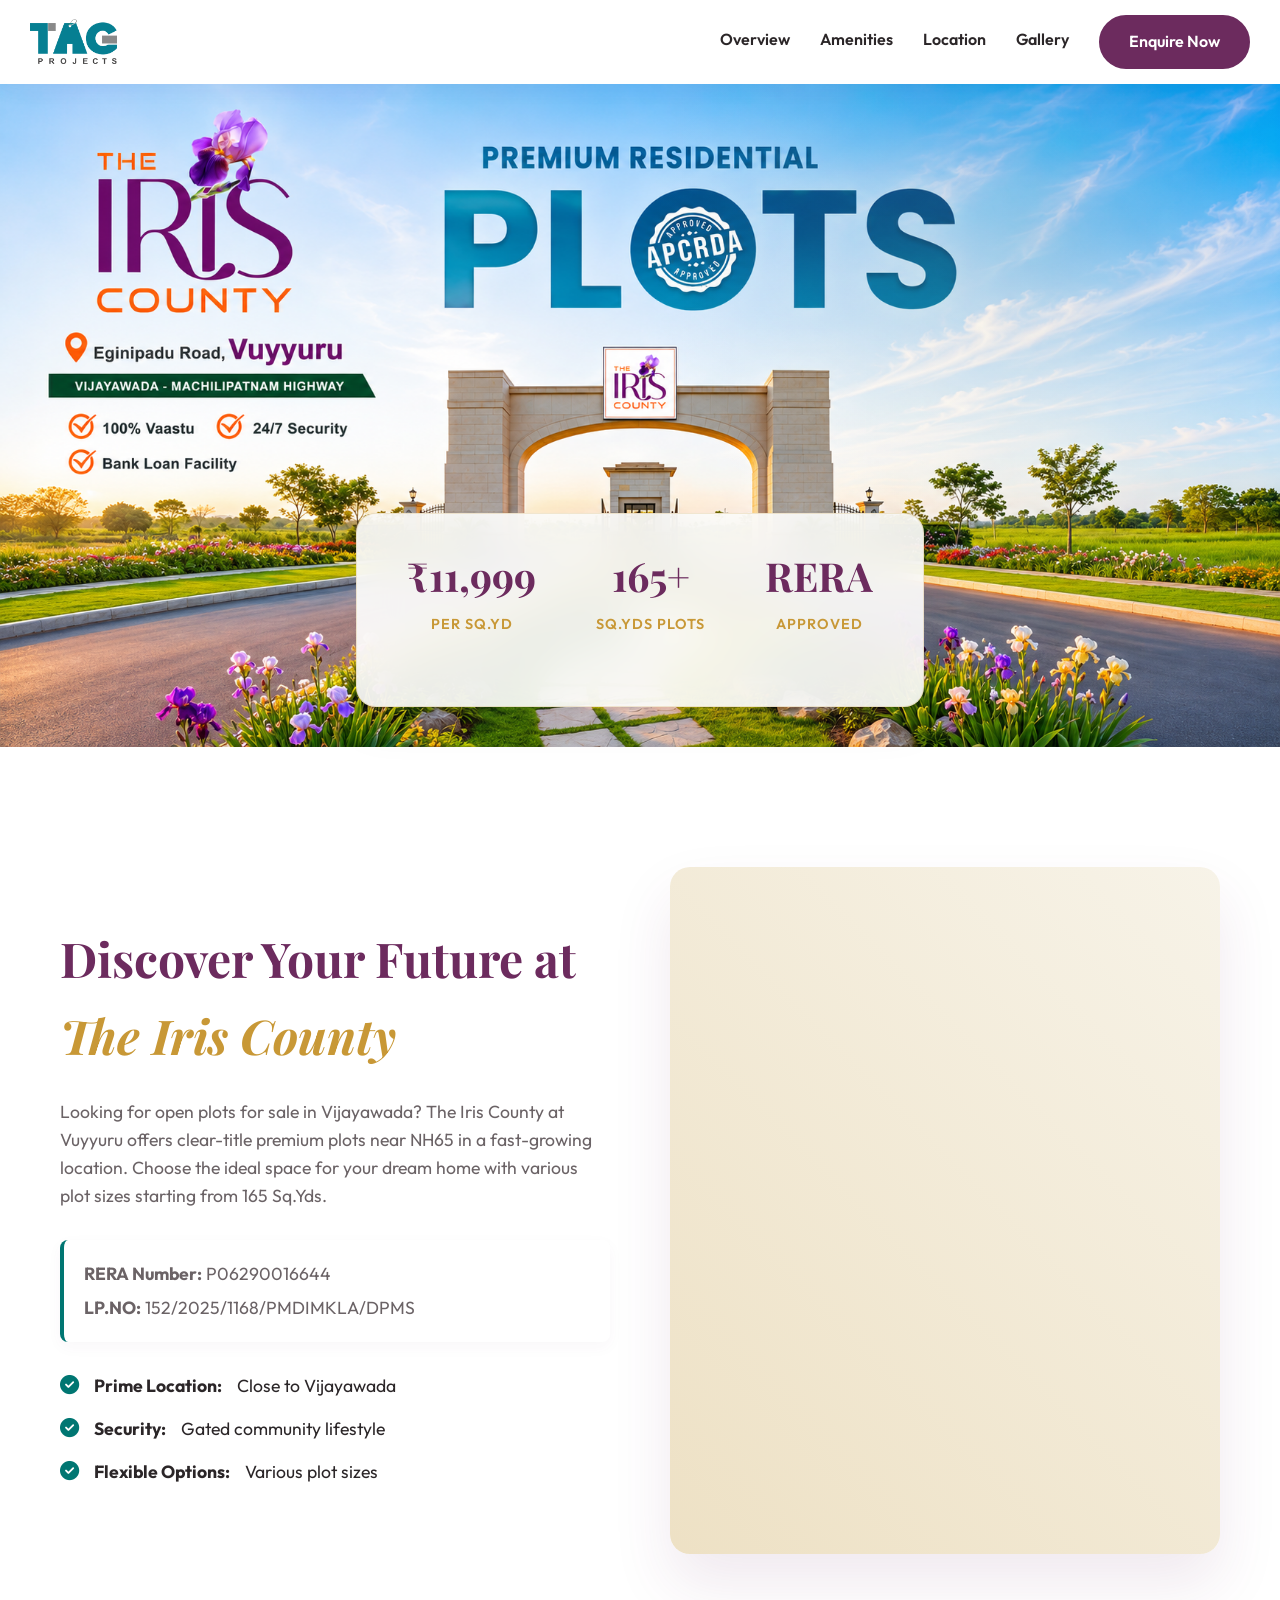
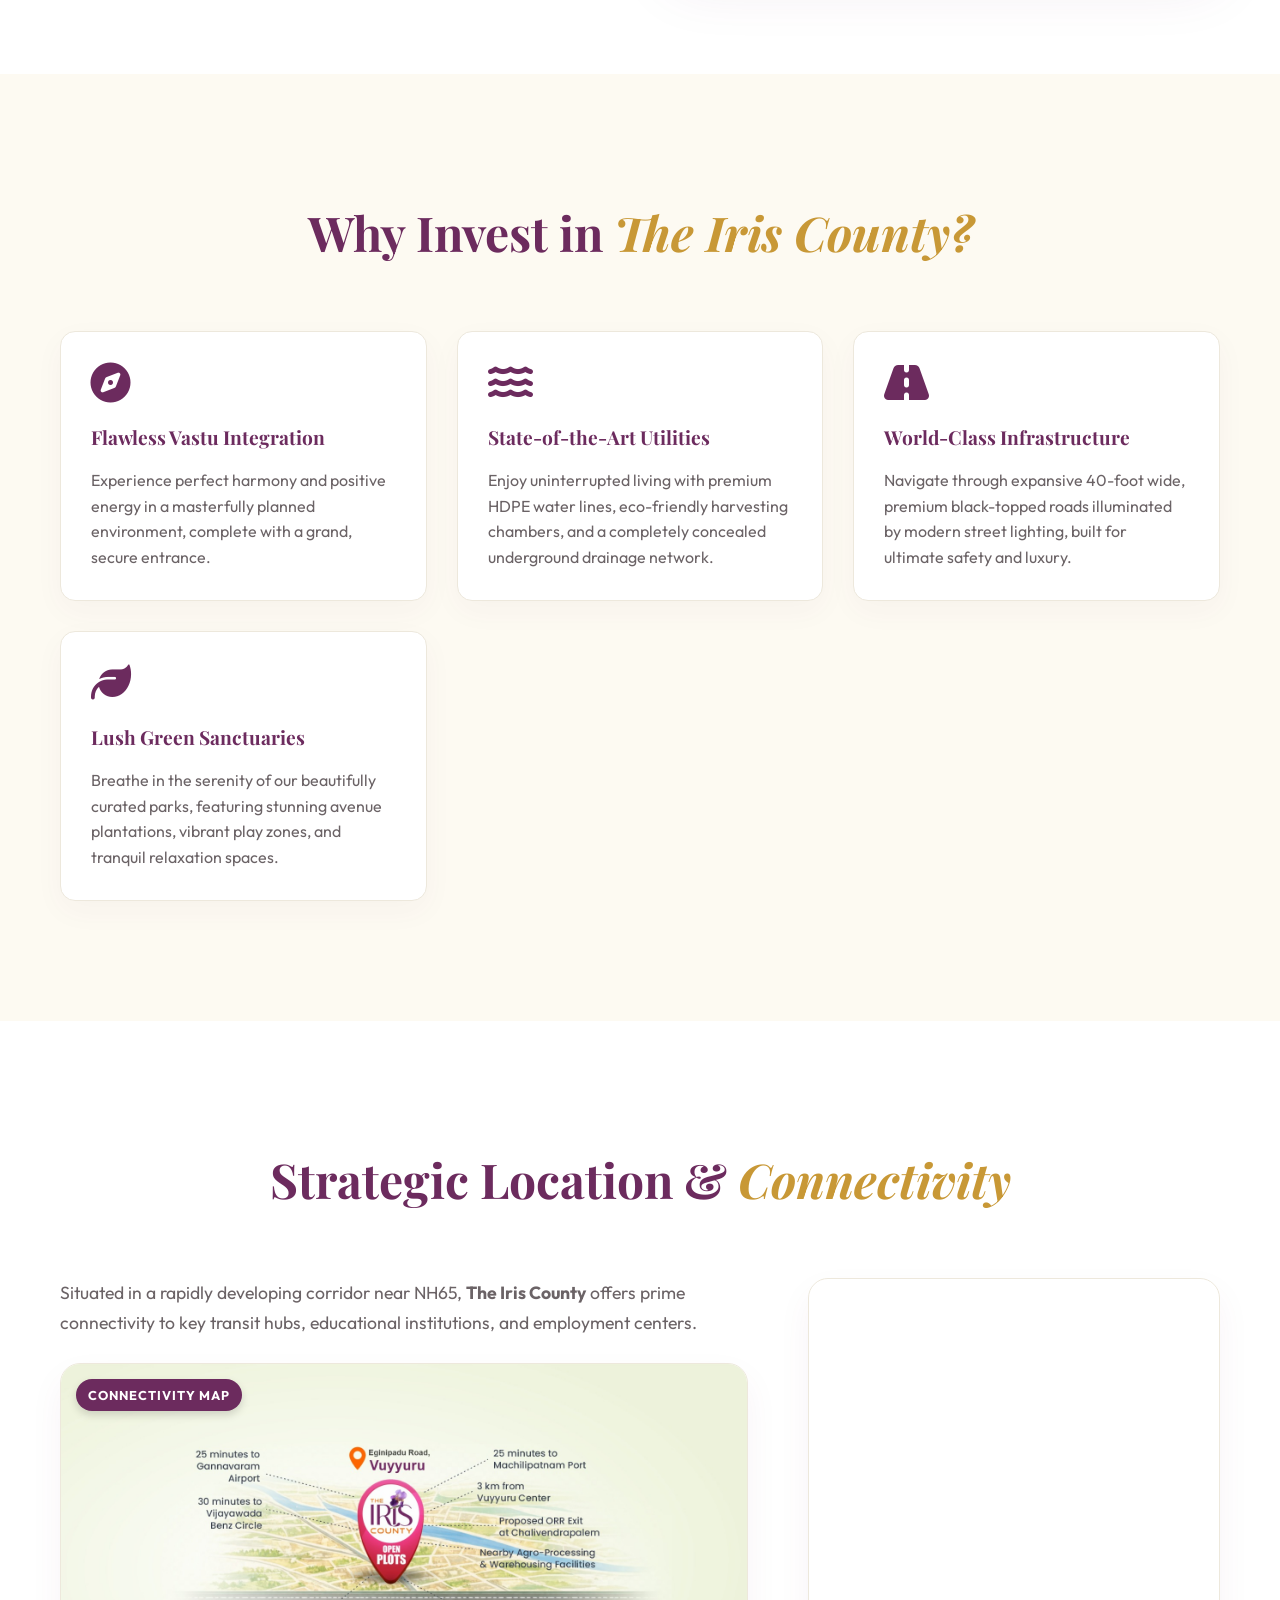
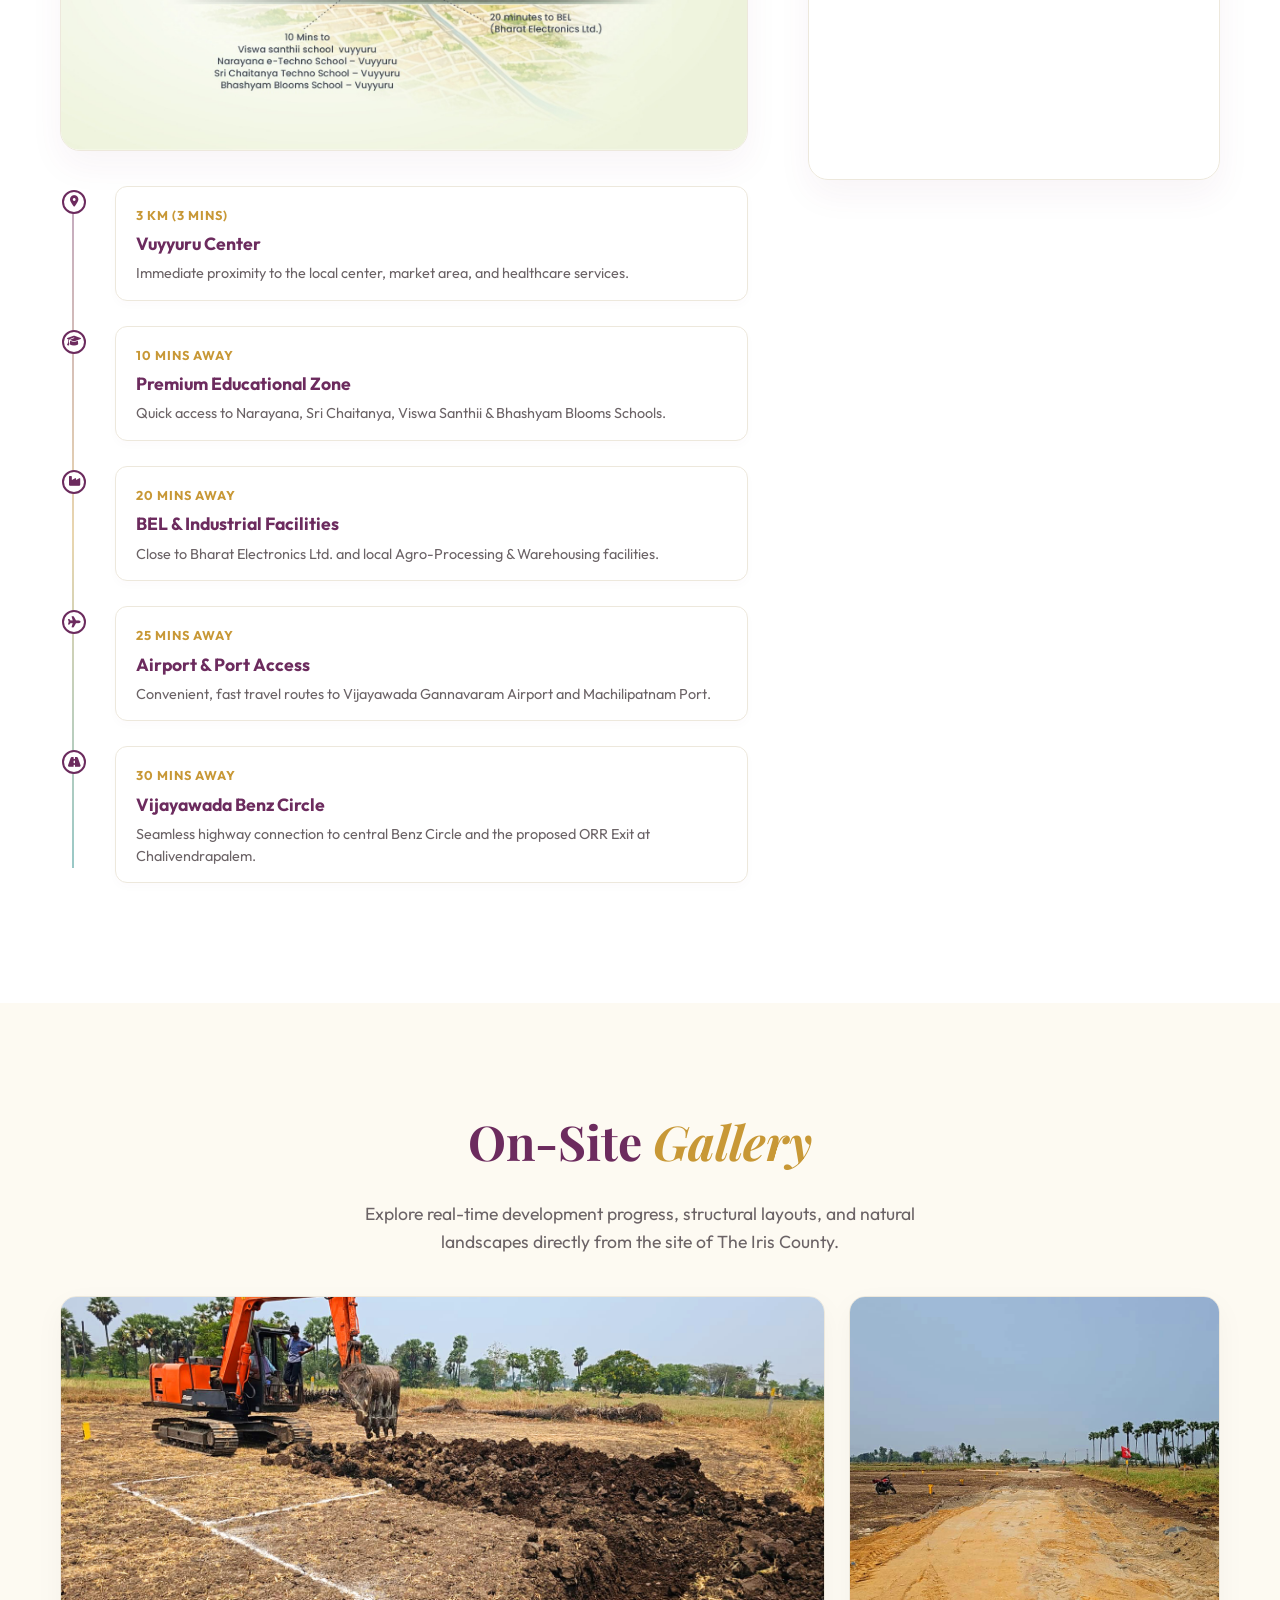
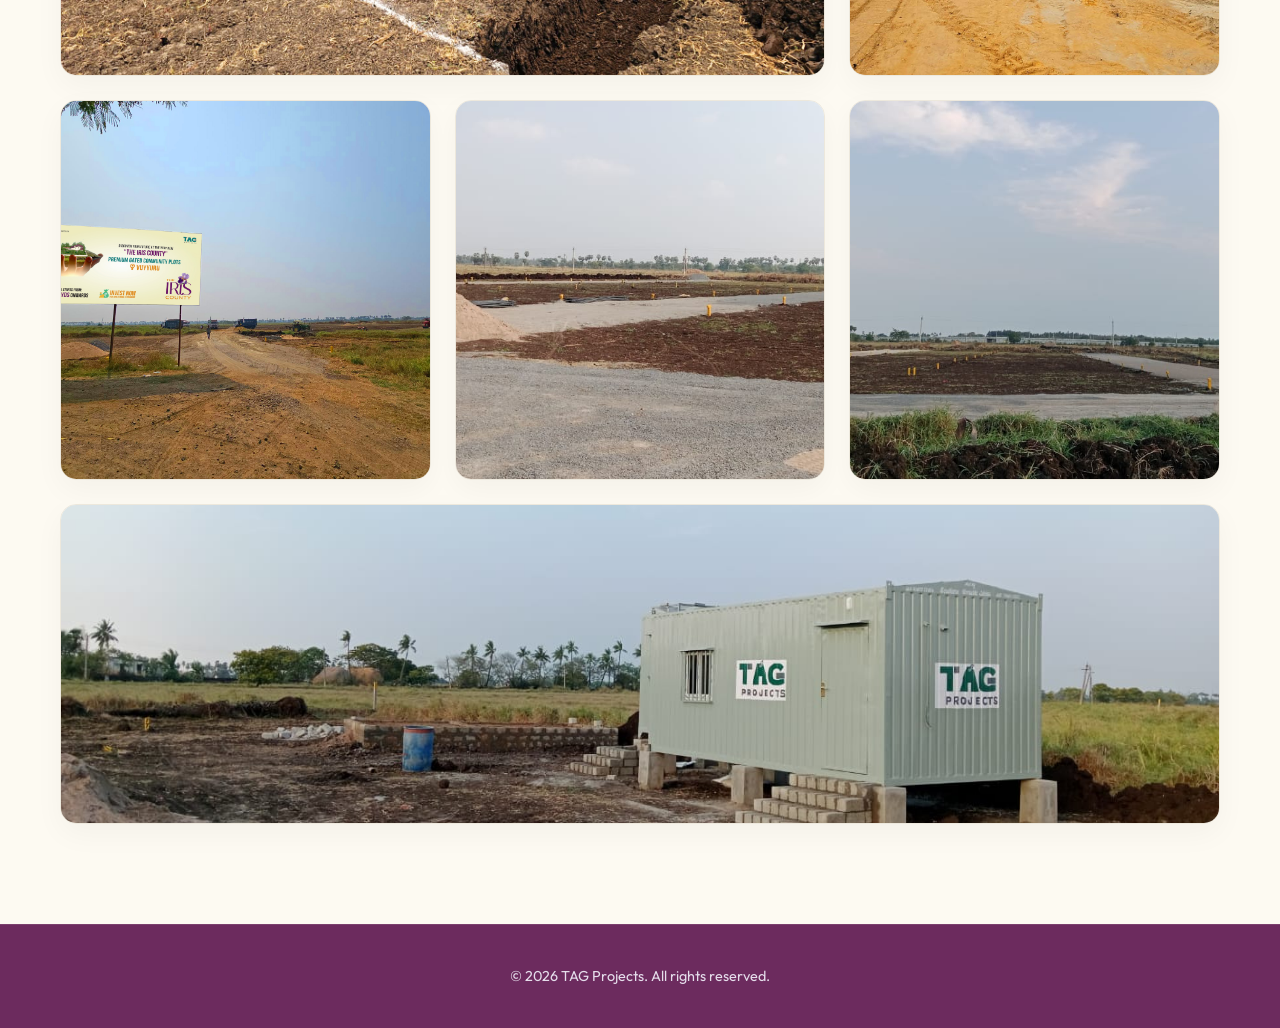
==== commit f05ee150: "Remove gallery category filter tabs" ====
--- a/index.html
+++ b/index.html
@@ -763,41 +763,7 @@
             background-color: var(--bg-alt);
         }
 
-        .gallery-filter-tabs {
-            display: flex;
-            justify-content: center;
-            gap: 15px;
-            margin-bottom: 40px;
-            flex-wrap: wrap;
-        }
-
-        .filter-tab {
-            font-family: var(--font-body);
-            font-weight: 600;
-            font-size: 0.95rem;
-            padding: 10px 24px;
-            border-radius: 30px;
-            background: #ffffff;
-            border: 1px solid var(--border-color);
-            color: var(--text-muted);
-            cursor: pointer;
-            transition: var(--transition);
-            box-shadow: 0 4px 6px rgba(0, 0, 0, 0.02);
-            outline: none;
-        }
-
-        .filter-tab:hover {
-            border-color: var(--primary-color);
-            color: var(--primary-color);
-            transform: translateY(-1px);
-        }
-
-        .filter-tab.active {
-            background: var(--primary-color);
-            border-color: var(--primary-color);
-            color: #ffffff;
-            box-shadow: 0 4px 12px rgba(108, 43, 94, 0.25);
-        }
+
 
         /* Bento Grid Layout */
         .gallery-bento-grid {
@@ -1065,13 +1031,7 @@
             <h2 class="section-title" style="text-align: center; margin-bottom: 20px;">On-Site <span>Gallery</span></h2>
             <p style="text-align: center; color: var(--text-muted); max-width: 600px; margin: 0 auto 40px auto; font-size: 1.1rem;">Explore real-time development progress, structural layouts, and natural landscapes directly from the site of The Iris County.</p>
 
-            <!-- Interactive Category Tabs -->
-            <div class="gallery-filter-tabs">
-                <button class="filter-tab active" data-filter="all">All Photos</button>
-                <button class="filter-tab" data-filter="development">Site Development</button>
-                <button class="filter-tab" data-filter="office">Office & Signage</button>
-                <button class="filter-tab" data-filter="landscape">Landscape</button>
-            </div>            <!-- Bento Grid -->
+            <!-- Bento Grid -->
             <div class="gallery-bento-grid">
                 <!-- Excavation: Span 2 cols -->
                 <div class="gallery-item span-2-col" data-category="development">
@@ -1079,12 +1039,12 @@
                 </div>
 
                 <!-- Container Office 1: Span 1 col -->
-                <div class="gallery-item" data-category="office">
+                <div class="gallery-item" data-category="road-hoarding">
                     <img src="images/iris-county3.jpg" alt="TAG Projects Cabin" class="gallery-item-img">
                 </div>
 
                 <!-- Billboard: Span 1 col -->
-                <div class="gallery-item" data-category="office">
+                <div class="gallery-item" data-category="road-hoarding">
                     <img src="images/iris-county2.jpg" alt="TAG IRIS Advertisement Hoarding" class="gallery-item-img">
                 </div>
 
@@ -2429,33 +2389,5 @@
         })();
     </script>
 
-    <!-- Gallery Filtering Javascript -->
-    <script>
-        (function() {
-            const filterTabs = document.querySelectorAll('.filter-tab');
-            const galleryItems = document.querySelectorAll('.gallery-item');
-
-            // Filter Logic
-            filterTabs.forEach(tab => {
-                tab.addEventListener('click', () => {
-                    // Remove active class from other tabs
-                    filterTabs.forEach(t => t.classList.remove('active'));
-                    tab.classList.add('active');
-
-                    const category = tab.getAttribute('data-filter');
-
-                    // Filter items
-                    galleryItems.forEach(item => {
-                        const itemCat = item.getAttribute('data-category');
-                        if (category === 'all' || itemCat === category) {
-                            item.classList.remove('hide');
-                        } else {
-                            item.classList.add('hide');
-                        }
-                    });
-                });
-            });
-        })();
-    </script>
 </body>
 </html>
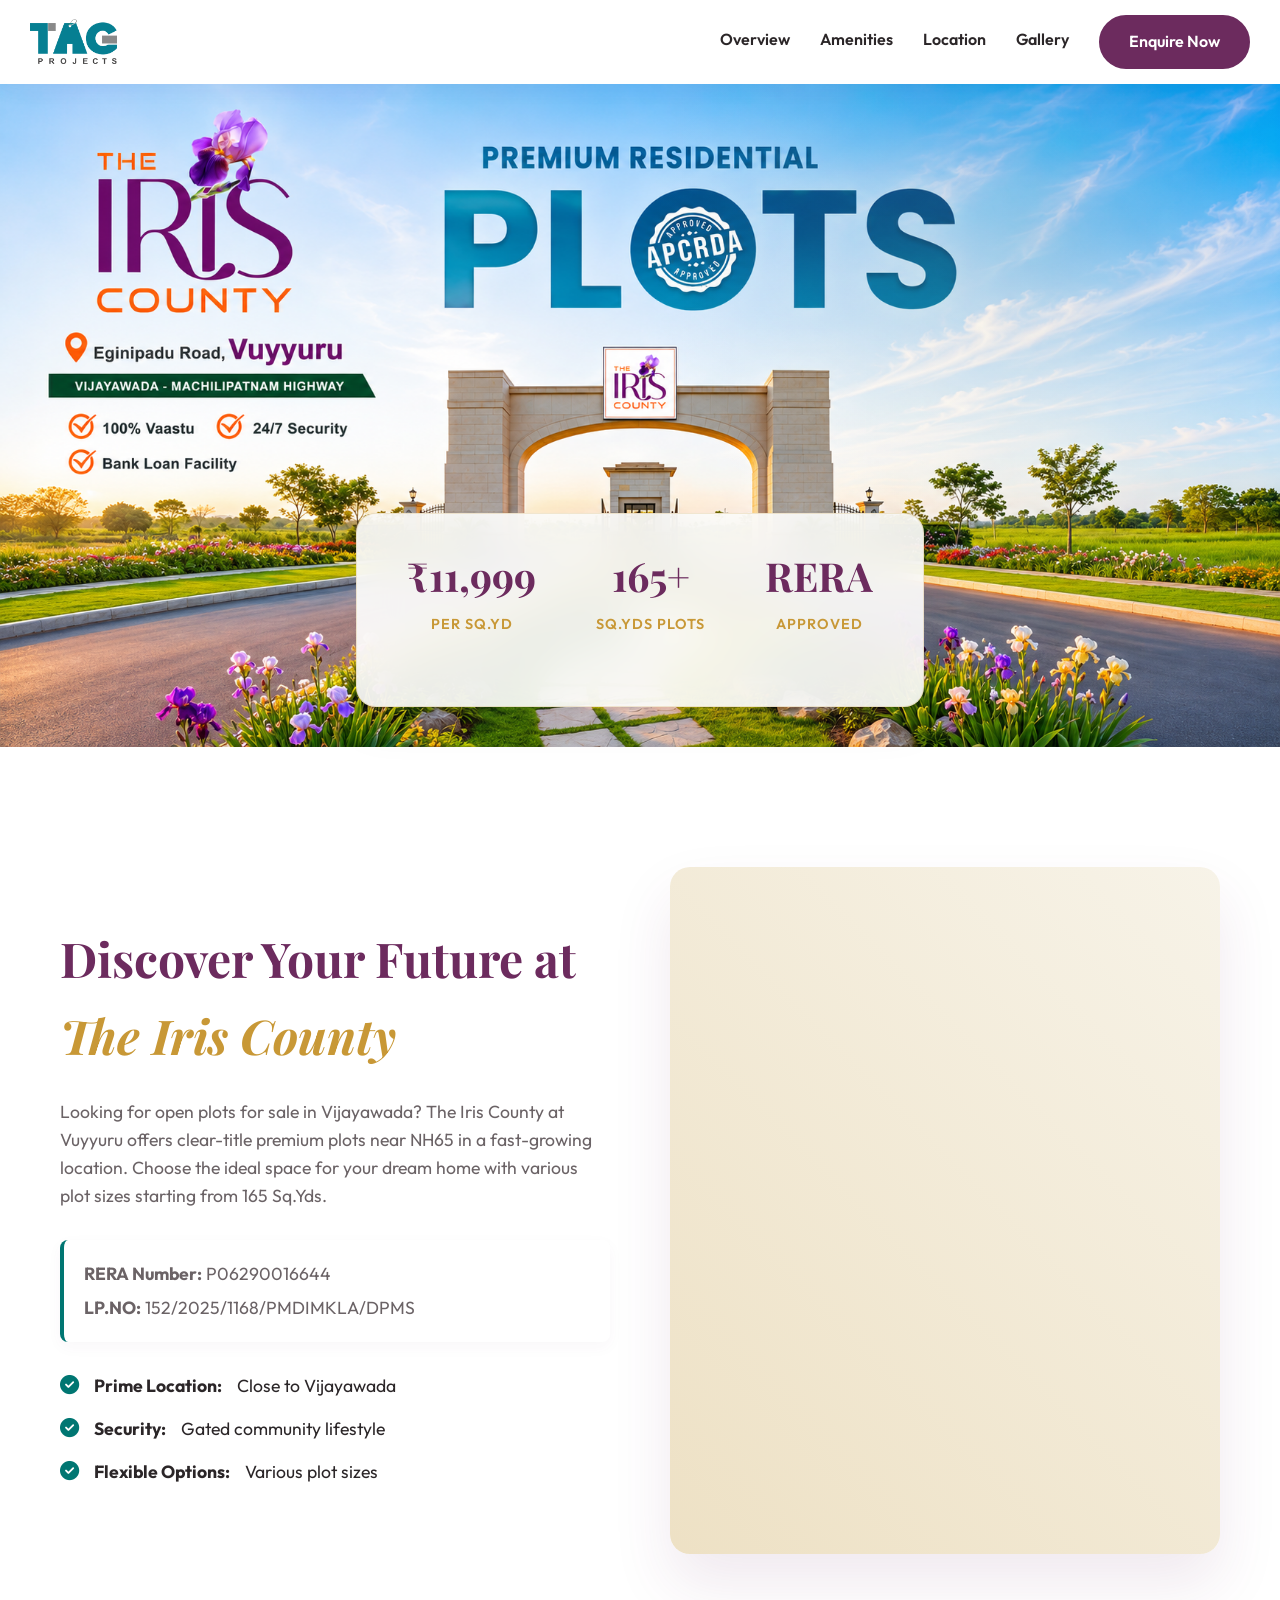
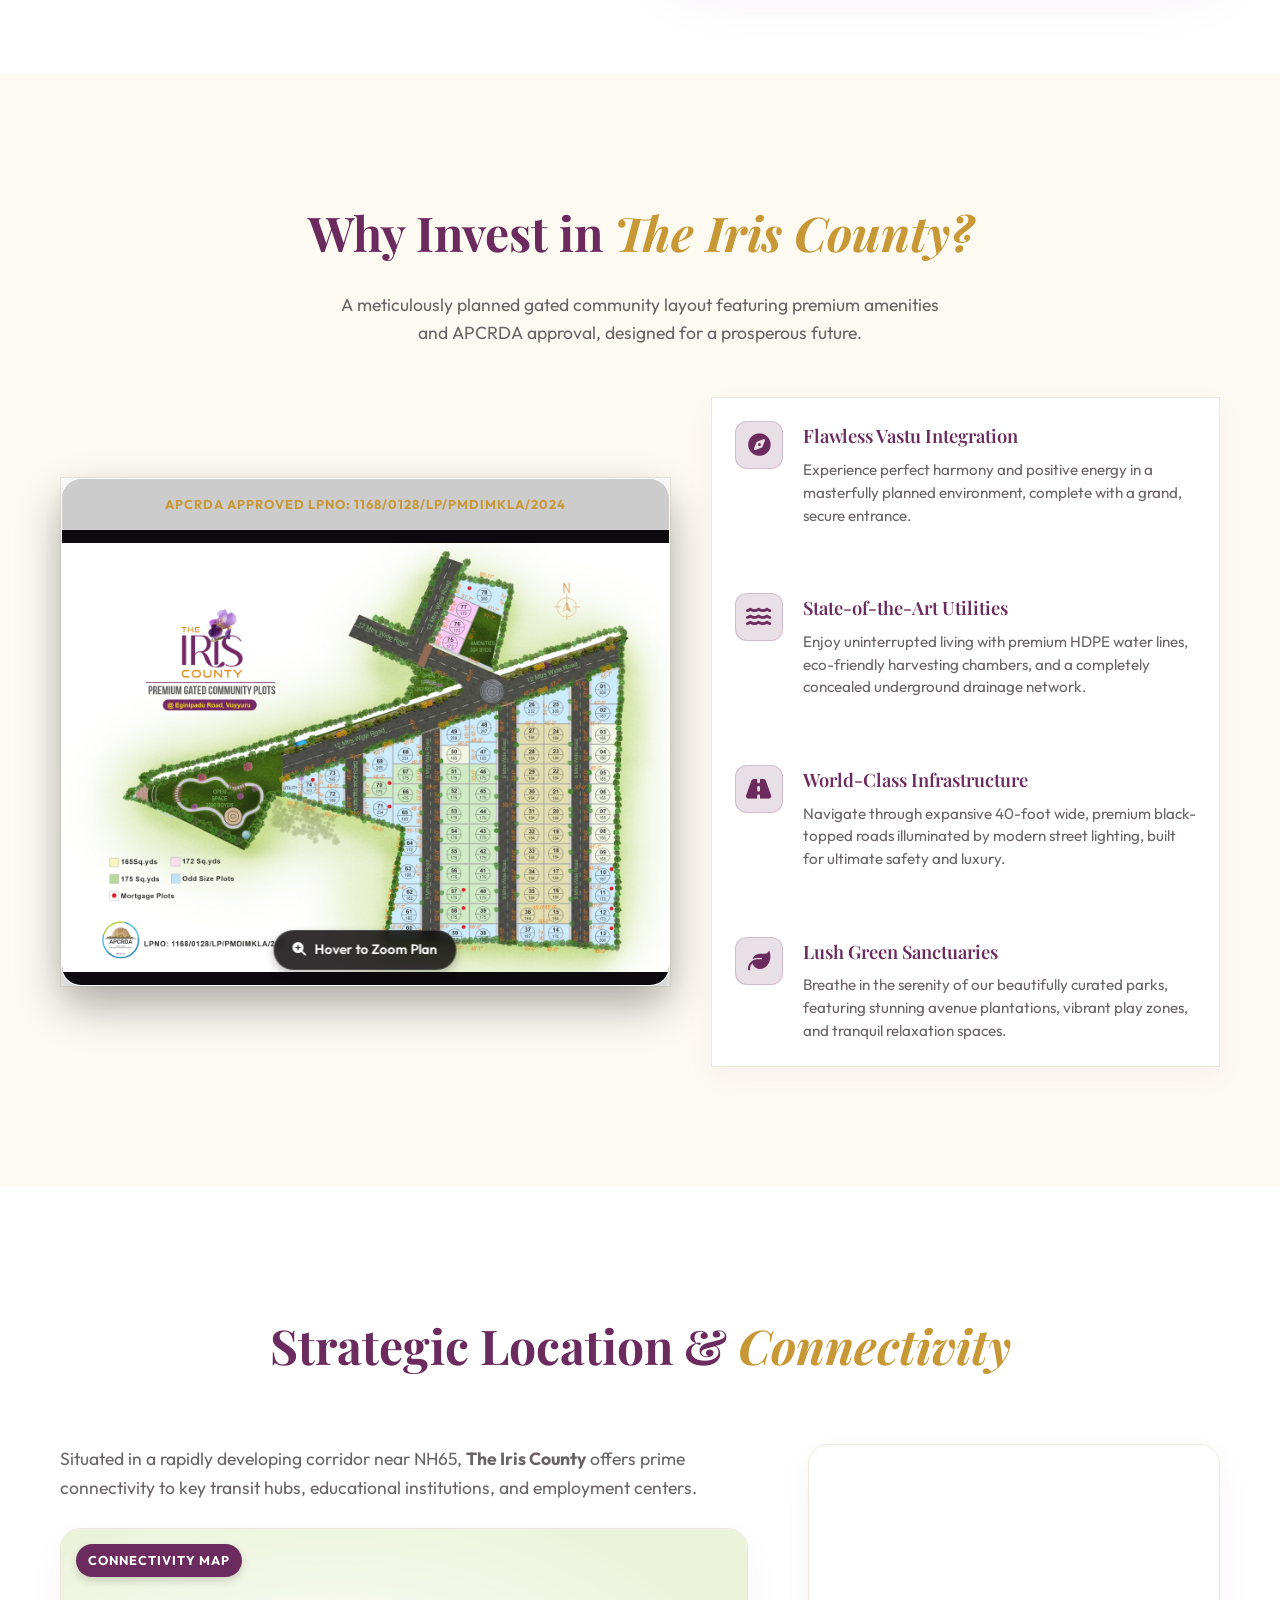
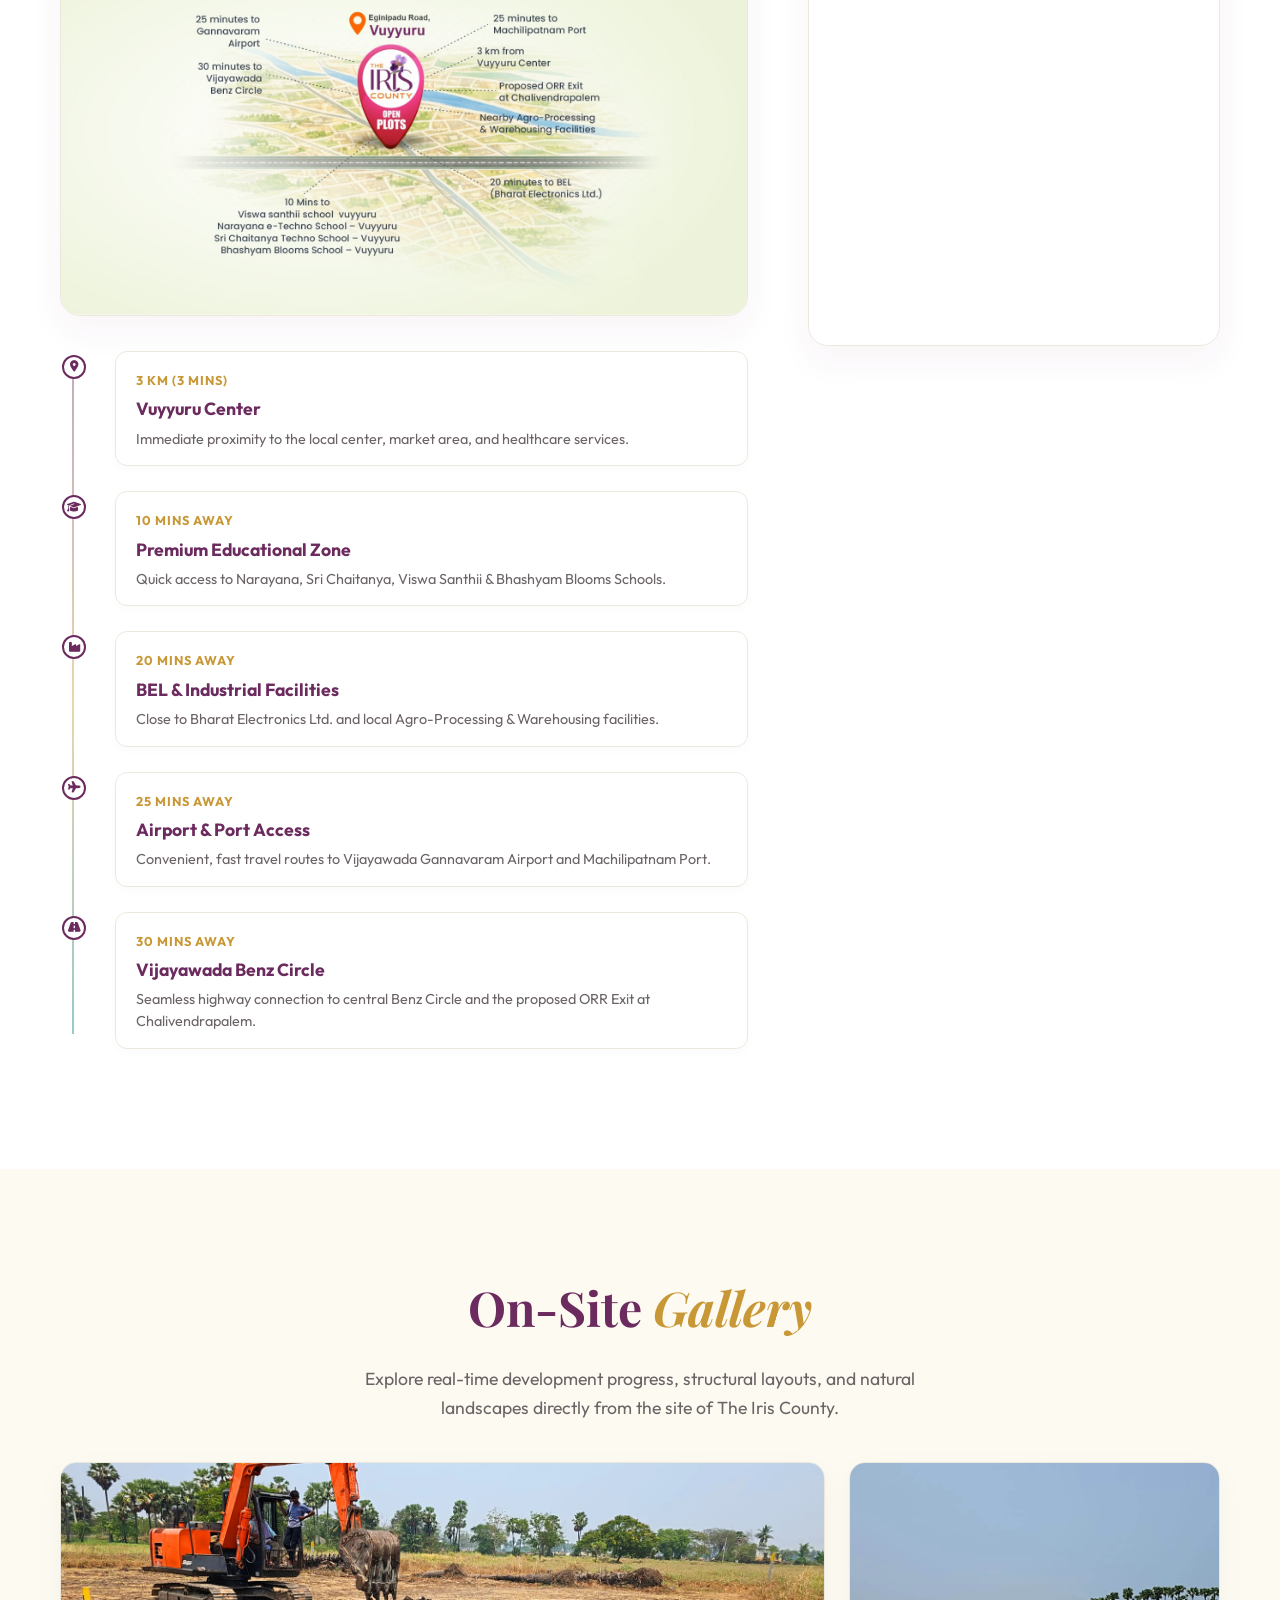
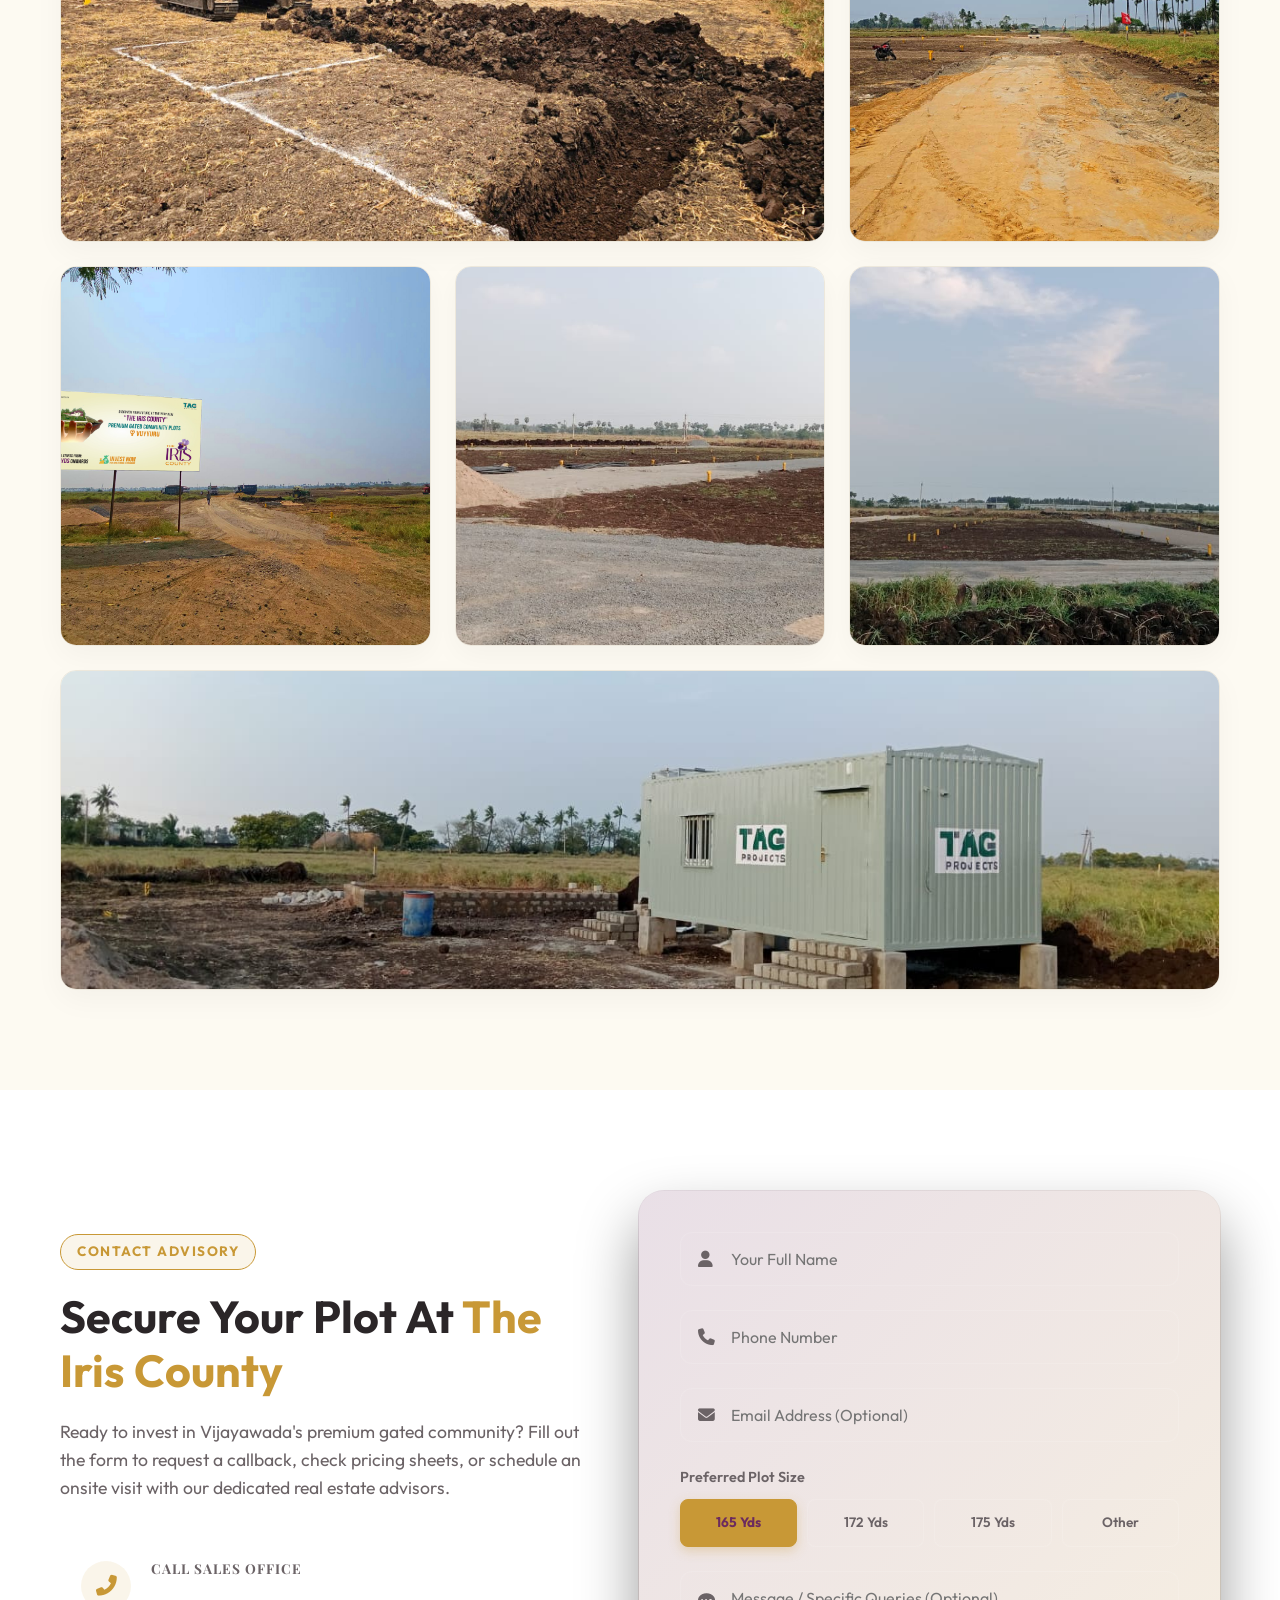
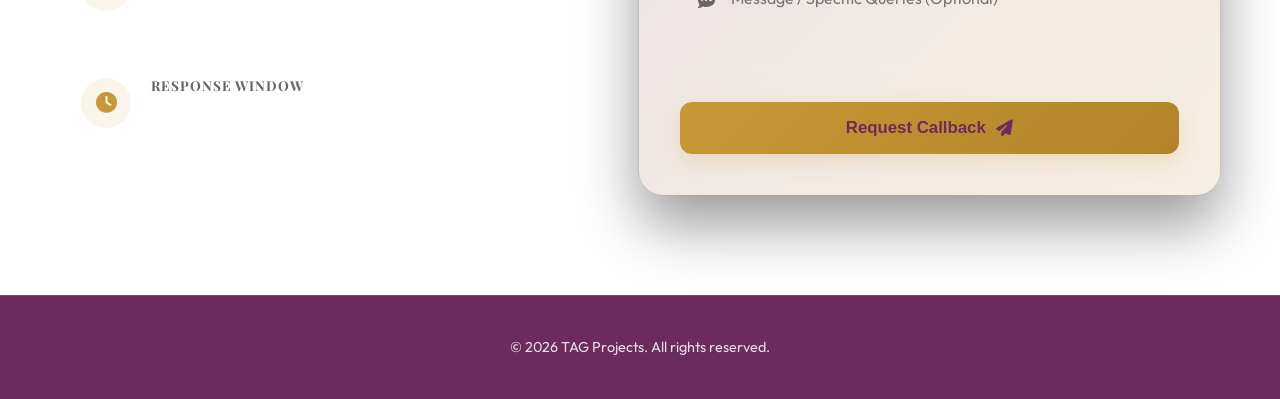
==== commit 7102984f: "Add custom Enquiry Form section and update Why Invest section with layout plan map" ====
--- a/index.html
+++ b/index.html
@@ -835,6 +835,435 @@
                 height: 300px !important;
             }
         }
+
+        /* Master Plan Map & Invest Grid styling */
+        .invest-grid {
+            display: grid;
+            grid-template-columns: 1.2fr 1fr;
+            gap: 40px;
+            align-items: center;
+            margin-top: 30px;
+        }
+
+        .invest-map-container {
+            width: 100%;
+        }
+
+        .map-card {
+            background: rgba(255, 255, 255, 0.02);
+            border: 1px solid rgba(255, 255, 255, 0.08);
+            border-radius: 20px;
+            overflow: hidden;
+            box-shadow: 0 20px 45px rgba(0, 0, 0, 0.3);
+            transition: var(--transition);
+        }
+
+        .map-card:hover {
+            border-color: var(--secondary-color);
+            transform: translateY(-2px);
+        }
+
+        .map-header {
+            background: rgba(0, 0, 0, 0.2);
+            padding: 12px 20px;
+            border-bottom: 1px solid rgba(255, 255, 255, 0.05);
+            text-align: center;
+        }
+
+        .map-badge {
+            color: var(--secondary-color);
+            font-size: 0.8rem;
+            font-weight: 700;
+            letter-spacing: 1px;
+            text-transform: uppercase;
+        }
+
+        .map-image-wrapper {
+            position: relative;
+            overflow: hidden;
+            background: #0d0a0d;
+            aspect-ratio: 4 / 3;
+            display: flex;
+            align-items: center;
+            justify-content: center;
+            cursor: zoom-in;
+        }
+
+        .map-plan-img {
+            width: 100%;
+            height: 100%;
+            object-fit: contain;
+            transition: transform 0.6s cubic-bezier(0.25, 0.8, 0.25, 1);
+        }
+
+        .map-image-wrapper:hover .map-plan-img {
+            transform: scale(1.4);
+        }
+
+        .map-overlay-hint {
+            position: absolute;
+            bottom: 15px;
+            left: 50%;
+            transform: translateX(-50%);
+            background: rgba(15, 12, 14, 0.85);
+            border: 1px solid rgba(255, 255, 255, 0.15);
+            padding: 8px 18px;
+            border-radius: 30px;
+            display: flex;
+            align-items: center;
+            gap: 8px;
+            color: #ffffff;
+            font-size: 0.85rem;
+            font-weight: 600;
+            pointer-events: none;
+            transition: var(--transition);
+            box-shadow: 0 4px 10px rgba(0, 0, 0, 0.25);
+            backdrop-filter: blur(5px);
+            z-index: 5;
+        }
+
+        .map-image-wrapper:hover .map-overlay-hint {
+            opacity: 0;
+            transform: translate(-50%, 10px);
+        }
+
+        .invest-reasons {
+            display: flex;
+            flex-direction: column;
+            gap: 20px;
+        }
+
+        .reason-card {
+            background: rgba(255, 255, 255, 0.02);
+            border: 1px solid rgba(255, 255, 255, 0.05);
+            padding: 22px;
+            border-radius: 16px;
+            display: flex;
+            align-items: flex-start;
+            gap: 20px;
+            transition: var(--transition);
+        }
+
+        .reason-card:hover {
+            background: rgba(255, 255, 255, 0.04);
+            border-color: var(--secondary-color);
+            transform: translateX(5px);
+        }
+
+        .reason-icon-box {
+            width: 48px;
+            height: 48px;
+            background: rgba(108, 43, 94, 0.15);
+            border-radius: 12px;
+            display: flex;
+            align-items: center;
+            justify-content: center;
+            color: var(--primary-color);
+            font-size: 1.4rem;
+            flex-shrink: 0;
+            border: 1px solid rgba(108, 43, 94, 0.2);
+            transition: var(--transition);
+        }
+
+        .reason-card:hover .reason-icon-box {
+            background: var(--primary-color);
+            color: #ffffff;
+            box-shadow: 0 4px 12px rgba(108, 43, 94, 0.3);
+        }
+
+        .reason-text h4 {
+            font-size: 1.15rem;
+            font-weight: 600;
+            color: #ffffff;
+            margin-bottom: 8px;
+        }
+
+        .reason-text p {
+            color: var(--text-muted);
+            font-size: 0.95rem;
+            line-height: 1.5;
+            margin-bottom: 0;
+        }
+
+        /* Enquiry Section styling */
+        .enquiry-section {
+            padding: 100px 0;
+            background-color: var(--bg-color);
+            border-top: 1px solid rgba(255, 255, 255, 0.05);
+        }
+
+        .enquiry-container {
+            display: grid;
+            grid-template-columns: 1fr 1.1fr;
+            gap: 50px;
+            align-items: center;
+        }
+
+        .enquiry-info {
+            color: #ffffff;
+        }
+
+        .enquiry-badge {
+            background: rgba(200, 152, 54, 0.1);
+            color: var(--secondary-color);
+            border: 1px solid var(--secondary-color);
+            padding: 6px 16px;
+            border-radius: 30px;
+            font-size: 0.85rem;
+            font-weight: 700;
+            text-transform: uppercase;
+            letter-spacing: 1.5px;
+            display: inline-block;
+            margin-bottom: 20px;
+        }
+
+        .enquiry-info h2 {
+            font-size: 2.8rem;
+            margin-bottom: 20px;
+            line-height: 1.2;
+            font-family: var(--font-body);
+        }
+
+        .enquiry-info h2 span {
+            color: var(--secondary-color);
+        }
+
+        .enquiry-info p {
+            color: var(--text-muted);
+            font-size: 1.1rem;
+            line-height: 1.6;
+            margin-bottom: 35px;
+        }
+
+        .enquiry-contact-cards {
+            display: grid;
+            grid-template-columns: 1fr;
+            gap: 20px;
+        }
+
+        .contact-card-item {
+            background: rgba(255, 255, 255, 0.02);
+            border: 1px solid rgba(255, 255, 255, 0.05);
+            padding: 20px;
+            border-radius: 15px;
+            display: flex;
+            align-items: center;
+            gap: 20px;
+            transition: var(--transition);
+            text-decoration: none;
+            color: inherit;
+        }
+
+        .contact-card-item:hover {
+            background: rgba(255, 255, 255, 0.04);
+            border-color: var(--secondary-color);
+            transform: translateX(5px);
+        }
+
+        .contact-card-icon {
+            width: 50px;
+            height: 50px;
+            background: rgba(200, 152, 54, 0.1);
+            border-radius: 50%;
+            display: flex;
+            align-items: center;
+            justify-content: center;
+            color: var(--secondary-color);
+            font-size: 1.3rem;
+            flex-shrink: 0;
+        }
+
+        .contact-card-details h4 {
+            font-size: 0.85rem;
+            color: var(--text-muted);
+            text-transform: uppercase;
+            letter-spacing: 1px;
+            margin-bottom: 4px;
+        }
+
+        .contact-card-details p {
+            font-size: 1.15rem;
+            color: #ffffff;
+            font-weight: 600;
+            margin-bottom: 0;
+        }
+
+        /* Glassmorphic Form Card */
+        .enquiry-form-card {
+            background: rgba(255, 255, 255, 0.03);
+            backdrop-filter: blur(15px);
+            -webkit-backdrop-filter: blur(15px);
+            border: 1px solid rgba(255, 255, 255, 0.08);
+            border-radius: 24px;
+            padding: 40px;
+            box-shadow: 0 30px 60px rgba(0, 0, 0, 0.4);
+            position: relative;
+        }
+
+        .enquiry-form-card::before {
+            content: '';
+            position: absolute;
+            top: -2px;
+            left: -2px;
+            right: -2px;
+            bottom: -2px;
+            background: linear-gradient(135deg, var(--primary-color), var(--secondary-color));
+            z-index: -1;
+            border-radius: 26px;
+            opacity: 0.15;
+            transition: var(--transition);
+        }
+
+        .enquiry-form-card:hover::before {
+            opacity: 0.3;
+        }
+
+        .enquiry-form-group {
+            margin-bottom: 24px;
+            position: relative;
+        }
+
+        .enquiry-form-group i {
+            position: absolute;
+            left: 18px;
+            top: 50%;
+            transform: translateY(-50%);
+            color: var(--text-muted);
+            font-size: 1.05rem;
+            transition: var(--transition);
+            z-index: 2;
+        }
+
+        .enquiry-form-group textarea + i {
+            top: 22px;
+            transform: none;
+        }
+
+        .enquiry-form-input {
+            width: 100%;
+            padding: 16px 20px 16px 50px;
+            background: rgba(255, 255, 255, 0.02);
+            border: 1px solid rgba(255, 255, 255, 0.1);
+            border-radius: 12px;
+            color: #ffffff;
+            font-family: var(--font-body);
+            font-size: 1rem;
+            outline: none;
+            transition: var(--transition);
+            box-sizing: border-box;
+        }
+
+        .enquiry-form-input:focus {
+            background: rgba(255, 255, 255, 0.04);
+            border-color: var(--secondary-color);
+            box-shadow: 0 0 15px rgba(200, 152, 54, 0.15);
+        }
+
+        .enquiry-form-input:focus + i {
+            color: var(--secondary-color);
+        }
+
+        .plot-pills-container {
+            display: grid;
+            grid-template-columns: repeat(4, 1fr);
+            gap: 10px;
+            margin-top: 10px;
+        }
+
+        .plot-pill {
+            background: rgba(255, 255, 255, 0.02);
+            border: 1px solid rgba(255, 255, 255, 0.1);
+            border-radius: 8px;
+            padding: 12px 6px;
+            text-align: center;
+            color: var(--text-muted);
+            cursor: pointer;
+            font-size: 0.85rem;
+            font-weight: 600;
+            transition: var(--transition);
+            user-select: none;
+        }
+
+        .plot-pill:hover {
+            border-color: var(--secondary-color);
+            color: #ffffff;
+        }
+
+        .plot-pill.selected {
+            background: var(--secondary-color);
+            border-color: var(--secondary-color);
+            color: var(--primary-color);
+            font-weight: 700;
+            box-shadow: 0 4px 12px rgba(200, 152, 54, 0.3);
+        }
+
+        .enquiry-submit-btn {
+            width: 100%;
+            background: linear-gradient(135deg, var(--secondary-color), #b28328);
+            color: var(--primary-color);
+            border: none;
+            padding: 16px;
+            border-radius: 12px;
+            font-size: 1.05rem;
+            font-weight: 700;
+            cursor: pointer;
+            transition: var(--transition);
+            display: flex;
+            align-items: center;
+            justify-content: center;
+            gap: 10px;
+            outline: none;
+            box-shadow: 0 8px 20px rgba(200, 152, 54, 0.2);
+        }
+
+        .enquiry-submit-btn:hover {
+            transform: translateY(-2px);
+            box-shadow: 0 12px 25px rgba(200, 152, 54, 0.35);
+            background: linear-gradient(135deg, #dfab41, var(--secondary-color));
+        }
+
+        .enquiry-success-message {
+            display: flex;
+            flex-direction: column;
+            align-items: center;
+            justify-content: center;
+            text-align: center;
+            padding: 20px 0;
+        }
+
+        .success-checkmark {
+            width: 80px;
+            height: 80px;
+            border-radius: 50%;
+            background: rgba(46, 204, 113, 0.1);
+            border: 2px solid #2ecc71;
+            display: flex;
+            align-items: center;
+            justify-content: center;
+            color: #2ecc71;
+            font-size: 2.5rem;
+            margin-bottom: 25px;
+            animation: scaleIn 0.5s cubic-bezier(0.175, 0.885, 0.32, 1.275);
+        }
+
+        @keyframes scaleIn {
+            from { transform: scale(0); }
+            to { transform: scale(1); }
+        }
+
+        @media (max-width: 992px) {
+            .invest-grid {
+                grid-template-columns: 1fr;
+                gap: 35px;
+            }
+            .enquiry-container {
+                grid-template-columns: 1fr;
+                gap: 40px;
+            }
+            .enquiry-info h2 {
+                font-size: 2.2rem;
+            }
+        }
     </style>
 </head>
 <body>
@@ -854,7 +1283,7 @@
                 <a href="#amenities">Amenities</a>
                 <a href="#location">Location</a>
                 <a href="#gallery">Gallery</a>
-                <a href="#contact" class="btn-primary">Enquire Now</a>
+                <a href="#enquiry" class="btn-primary">Enquire Now</a>
             </div>
         </div>
     </nav>
@@ -917,27 +1346,64 @@
     <!-- Amenities Section -->
     <section class="overview alt-bg" id="amenities">
         <div class="container">
-            <h2 class="section-title" style="text-align: center; margin-bottom: 60px;">Why Invest in <span>The Iris County?</span></h2>
-            <div style="display: grid; grid-template-columns: repeat(auto-fit, minmax(280px, 1fr)); gap: 30px;">
-                <div style="background: rgba(255,255,255,0.02); padding: 30px; border-radius: 15px; border: 1px solid rgba(255,255,255,0.05);">
-                    <i class="fas fa-compass" style="font-size: 2.5rem; color: var(--primary-color); margin-bottom: 20px;"></i>
-                    <h4 style="font-size: 1.2rem; margin-bottom: 15px;">Flawless Vastu Integration</h4>
-                    <p style="color: var(--text-muted);">Experience perfect harmony and positive energy in a masterfully planned environment, complete with a grand, secure entrance.</p>
+            <h2 class="section-title" style="text-align: center; margin-bottom: 20px;">Why Invest in <span>The Iris County?</span></h2>
+            <p style="text-align: center; color: var(--text-muted); max-width: 600px; margin: 0 auto 50px auto; font-size: 1.1rem;">A meticulously planned gated community layout featuring premium amenities and APCRDA approval, designed for a prosperous future.</p>
+            
+            <div class="invest-grid">
+                <!-- Left: Master Plan Map (fits perfectly and zooms on hover) -->
+                <div class="invest-map-container slide-right">
+                    <div class="map-card">
+                        <div class="map-header">
+                            <span class="map-badge">APCRDA Approved LPNO: 1168/0128/LP/PMDIMKLA/2024</span>
+                        </div>
+                        <div class="map-image-wrapper">
+                            <img src="images/project layout.jpg" alt="The Iris County Master Layout Plan" class="map-plan-img">
+                            <div class="map-overlay-hint">
+                                <i class="fas fa-search-plus"></i>
+                                <span>Hover to Zoom Plan</span>
+                            </div>
+                        </div>
+                    </div>
                 </div>
-                <div style="background: rgba(255,255,255,0.02); padding: 30px; border-radius: 15px; border: 1px solid rgba(255,255,255,0.05);">
-                    <i class="fas fa-water" style="font-size: 2.5rem; color: var(--primary-color); margin-bottom: 20px;"></i>
-                    <h4 style="font-size: 1.2rem; margin-bottom: 15px;">State-of-the-Art Utilities</h4>
-                    <p style="color: var(--text-muted);">Enjoy uninterrupted living with premium HDPE water lines, eco-friendly harvesting chambers, and a completely concealed underground drainage network.</p>
-                </div>
-                <div style="background: rgba(255,255,255,0.02); padding: 30px; border-radius: 15px; border: 1px solid rgba(255,255,255,0.05);">
-                    <i class="fas fa-road" style="font-size: 2.5rem; color: var(--primary-color); margin-bottom: 20px;"></i>
-                    <h4 style="font-size: 1.2rem; margin-bottom: 15px;">World-Class Infrastructure</h4>
-                    <p style="color: var(--text-muted);">Navigate through expansive 40-foot wide, premium black-topped roads illuminated by modern street lighting, built for ultimate safety and luxury.</p>
-                </div>
-                <div style="background: rgba(255,255,255,0.02); padding: 30px; border-radius: 15px; border: 1px solid rgba(255,255,255,0.05);">
-                    <i class="fas fa-leaf" style="font-size: 2.5rem; color: var(--primary-color); margin-bottom: 20px;"></i>
-                    <h4 style="font-size: 1.2rem; margin-bottom: 15px;">Lush Green Sanctuaries</h4>
-                    <p style="color: var(--text-muted);">Breathe in the serenity of our beautifully curated parks, featuring stunning avenue plantations, vibrant play zones, and tranquil relaxation spaces.</p>
+
+                <!-- Right: Core Reasons Grid -->
+                <div class="invest-reasons slide-left">
+                    <div class="reason-card">
+                        <div class="reason-icon-box">
+                            <i class="fas fa-compass"></i>
+                        </div>
+                        <div class="reason-text">
+                            <h4>Flawless Vastu Integration</h4>
+                            <p>Experience perfect harmony and positive energy in a masterfully planned environment, complete with a grand, secure entrance.</p>
+                        </div>
+                    </div>
+                    <div class="reason-card">
+                        <div class="reason-icon-box">
+                            <i class="fas fa-water"></i>
+                        </div>
+                        <div class="reason-text">
+                            <h4>State-of-the-Art Utilities</h4>
+                            <p>Enjoy uninterrupted living with premium HDPE water lines, eco-friendly harvesting chambers, and a completely concealed underground drainage network.</p>
+                        </div>
+                    </div>
+                    <div class="reason-card">
+                        <div class="reason-icon-box">
+                            <i class="fas fa-road"></i>
+                        </div>
+                        <div class="reason-text">
+                            <h4>World-Class Infrastructure</h4>
+                            <p>Navigate through expansive 40-foot wide, premium black-topped roads illuminated by modern street lighting, built for ultimate safety and luxury.</p>
+                        </div>
+                    </div>
+                    <div class="reason-card">
+                        <div class="reason-icon-box">
+                            <i class="fas fa-leaf"></i>
+                        </div>
+                        <div class="reason-text">
+                            <h4>Lush Green Sanctuaries</h4>
+                            <p>Breathe in the serenity of our beautifully curated parks, featuring stunning avenue plantations, vibrant play zones, and tranquil relaxation spaces.</p>
+                        </div>
+                    </div>
                 </div>
             </div>
         </div>
@@ -1061,6 +1527,77 @@
                 <!-- Container Office 2 (wide): Span 3 cols -->
                 <div class="gallery-item span-3-col" data-category="development">
                     <img src="images/iris-county5.jpeg" alt="Site Office" class="gallery-item-img">
+                </div>
+            </div>
+        </div>
+    </section>
+
+    <!-- Enquiry Form Section -->
+    <section class="enquiry-section" id="enquiry">
+        <div class="container">
+            <div class="enquiry-container">
+                <!-- Left: Info & Contacts -->
+                <div class="enquiry-info slide-right">
+                    <span class="enquiry-badge">Contact Advisory</span>
+                    <h2>Secure Your Plot At <span>The Iris County</span></h2>
+                    <p>Ready to invest in Vijayawada's premium gated community? Fill out the form to request a callback, check pricing sheets, or schedule an onsite visit with our dedicated real estate advisors.</p>
+                    
+                    <div class="enquiry-contact-cards">
+                        <a href="tel:+918080808080" class="contact-card-item">
+                            <div class="contact-card-icon">
+                                <i class="fas fa-phone-alt"></i>
+                            </div>
+                            <div class="contact-card-details">
+                                <h4>Call Sales Office</h4>
+                                <p>+91 80808 08080</p>
+                            </div>
+                        </a>
+                        <div class="contact-card-item">
+                            <div class="contact-card-icon">
+                                <i class="fas fa-clock"></i>
+                            </div>
+                            <div class="contact-card-details">
+                                <h4>Response Window</h4>
+                                <p>Guaranteed within 15 Minutes</p>
+                            </div>
+                        </div>
+                    </div>
+                </div>
+
+                <!-- Right: Glassmorphic Form Card -->
+                <div class="enquiry-form-card slide-left">
+                    <form id="contact-enquiry-form" onsubmit="handleEnquirySubmit(event)">
+                        <div class="enquiry-form-group">
+                            <input type="text" id="enquiry-name" class="enquiry-form-input" placeholder="Your Full Name" required>
+                            <i class="fas fa-user"></i>
+                        </div>
+                        <div class="enquiry-form-group">
+                            <input type="tel" id="enquiry-phone" class="enquiry-form-input" placeholder="Phone Number" required>
+                            <i class="fas fa-phone"></i>
+                        </div>
+                        <div class="enquiry-form-group">
+                            <input type="email" id="enquiry-email" class="enquiry-form-input" placeholder="Email Address (Optional)">
+                            <i class="fas fa-envelope"></i>
+                        </div>
+                        <div class="enquiry-form-group">
+                            <label style="display: block; color: var(--text-muted); font-size: 0.9rem; font-weight: 600; margin-bottom: 8px; font-family: var(--font-body);">Preferred Plot Size</label>
+                            <div class="plot-pills-container">
+                                <div class="plot-pill selected" onclick="selectPlotPill(this, '165 Sq.Yds')">165 Yds</div>
+                                <div class="plot-pill" onclick="selectPlotPill(this, '172 Sq.Yds')">172 Yds</div>
+                                <div class="plot-pill" onclick="selectPlotPill(this, '175 Sq.Yds')">175 Yds</div>
+                                <div class="plot-pill" onclick="selectPlotPill(this, 'Other')">Other</div>
+                            </div>
+                            <input type="hidden" id="enquiry-plot-size" value="165 Sq.Yds">
+                        </div>
+                        <div class="enquiry-form-group">
+                            <textarea id="enquiry-message" class="enquiry-form-input" placeholder="Message / Specific Queries (Optional)" style="height: 100px; resize: none; padding-top: 16px;"></textarea>
+                            <i class="fas fa-comment-dots"></i>
+                        </div>
+                        <button type="submit" class="enquiry-submit-btn">
+                            <span>Request Callback</span>
+                            <i class="fas fa-paper-plane"></i>
+                        </button>
+                    </form>
                 </div>
             </div>
         </div>
@@ -2389,5 +2926,56 @@
         })();
     </script>
 
+    <!-- Enquiry Form Interaction Handlers -->
+    <script>
+        function selectPlotPill(pill, value) {
+            // Remove selected class from all sibling pills
+            const container = pill.closest('.plot-pills-container');
+            const pills = container.querySelectorAll('.plot-pill');
+            pills.forEach(p => p.classList.remove('selected'));
+            
+            // Add selected class to the clicked pill
+            pill.classList.add('selected');
+            
+            // Set hidden input value
+            document.getElementById('enquiry-plot-size').value = value;
+        }
+
+        function handleEnquirySubmit(event) {
+            event.preventDefault();
+            
+            const form = document.getElementById('contact-enquiry-form');
+            const submitBtn = form.querySelector('.enquiry-submit-btn');
+            const submitBtnSpan = submitBtn.querySelector('span');
+            
+            // Disable button and show loading state
+            submitBtn.disabled = true;
+            submitBtnSpan.textContent = "Submitting...";
+            
+            const name = document.getElementById('enquiry-name').value;
+            const phone = document.getElementById('enquiry-phone').value;
+            const plotSize = document.getElementById('enquiry-plot-size').value;
+            
+            // Simulate API request delay
+            setTimeout(() => {
+                const card = form.closest('.enquiry-form-card');
+                
+                // Show success view
+                card.innerHTML = `
+                    <div class="enquiry-success-message">
+                        <div class="success-checkmark">
+                            <i class="fas fa-check"></i>
+                        </div>
+                        <h3 style="font-size: 1.5rem; color: #ffffff; margin-bottom: 12px; font-family: var(--font-body);">Callback Requested!</h3>
+                        <p style="color: var(--text-muted); font-size: 1rem; line-height: 1.6; margin-bottom: 0;">
+                            Thank you, <strong>${name}</strong>. We have recorded your interest in a <strong>${plotSize}</strong> plot.<br><br>
+                            An Iris County project advisor will contact you at <strong>${phone}</strong> within 15 minutes.
+                        </p>
+                    </div>
+                `;
+            }, 1000);
+        }
+    </script>
+
 </body>
 </html>
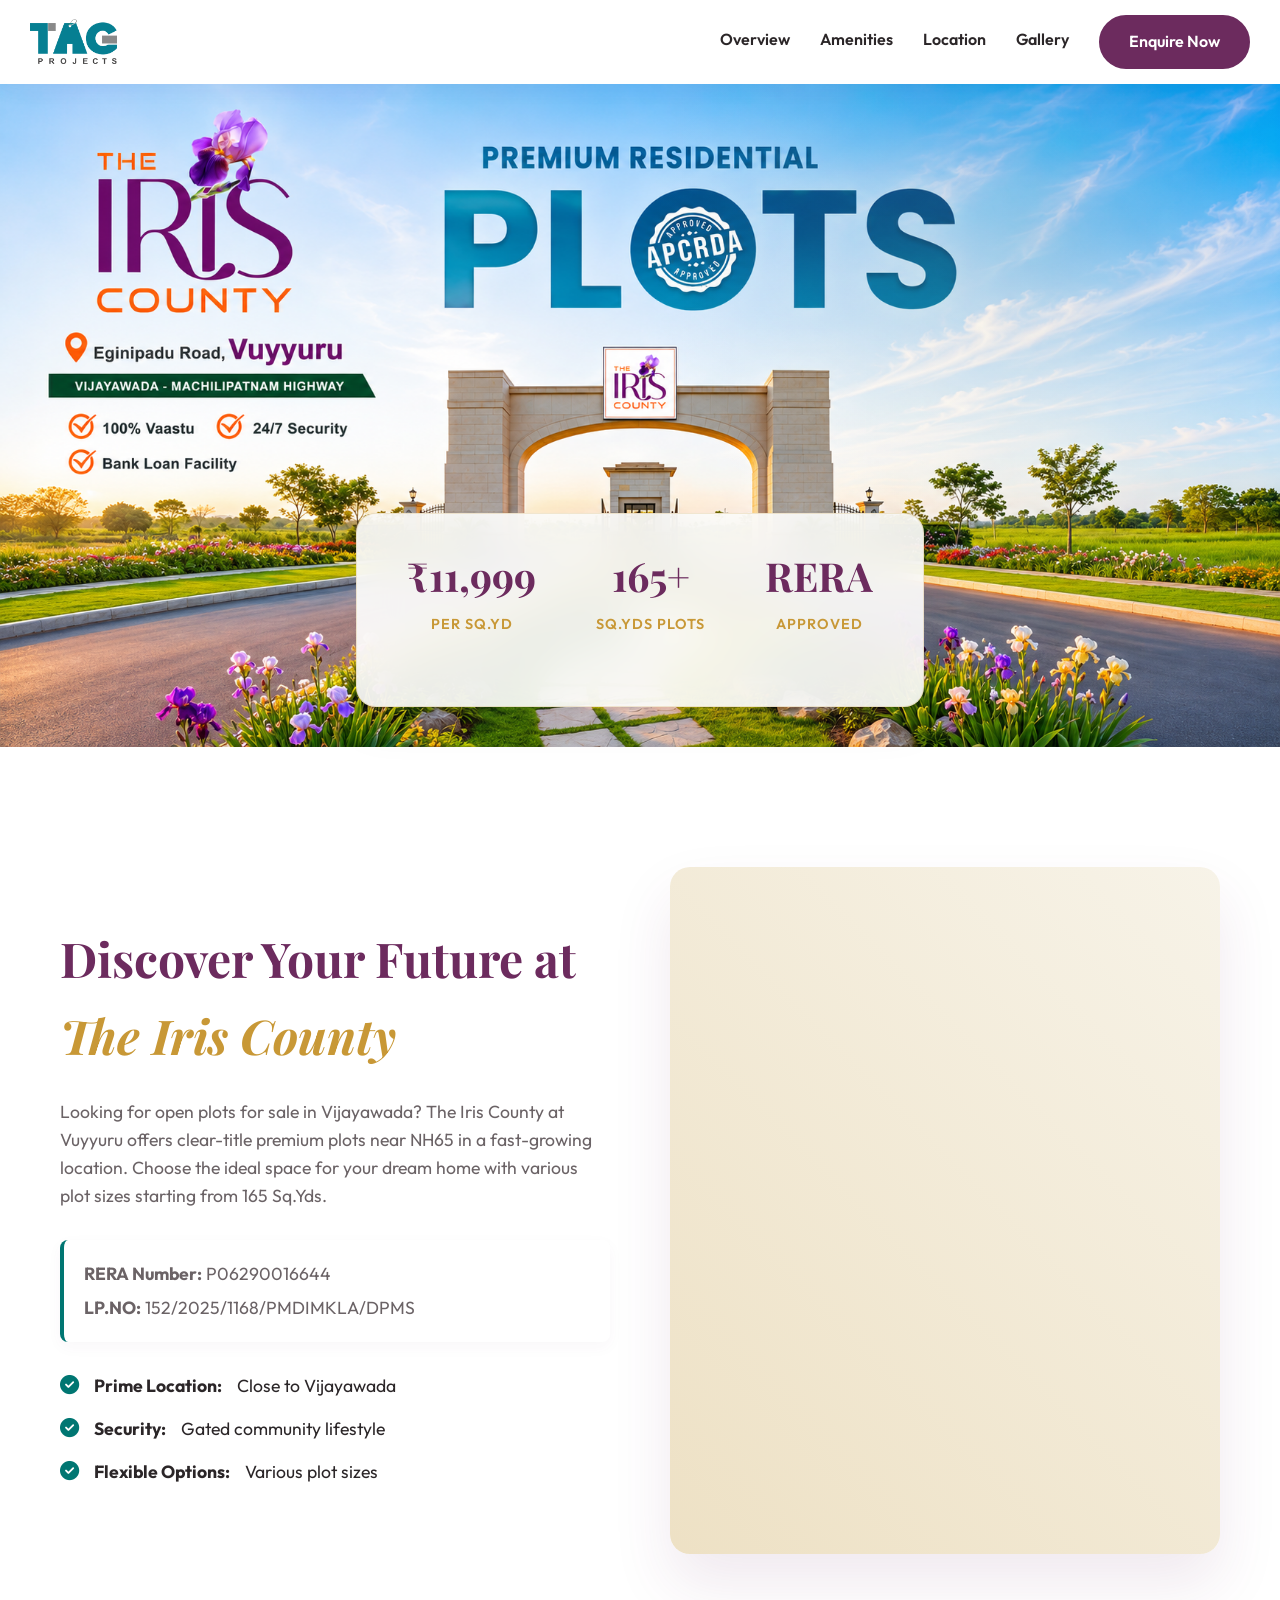
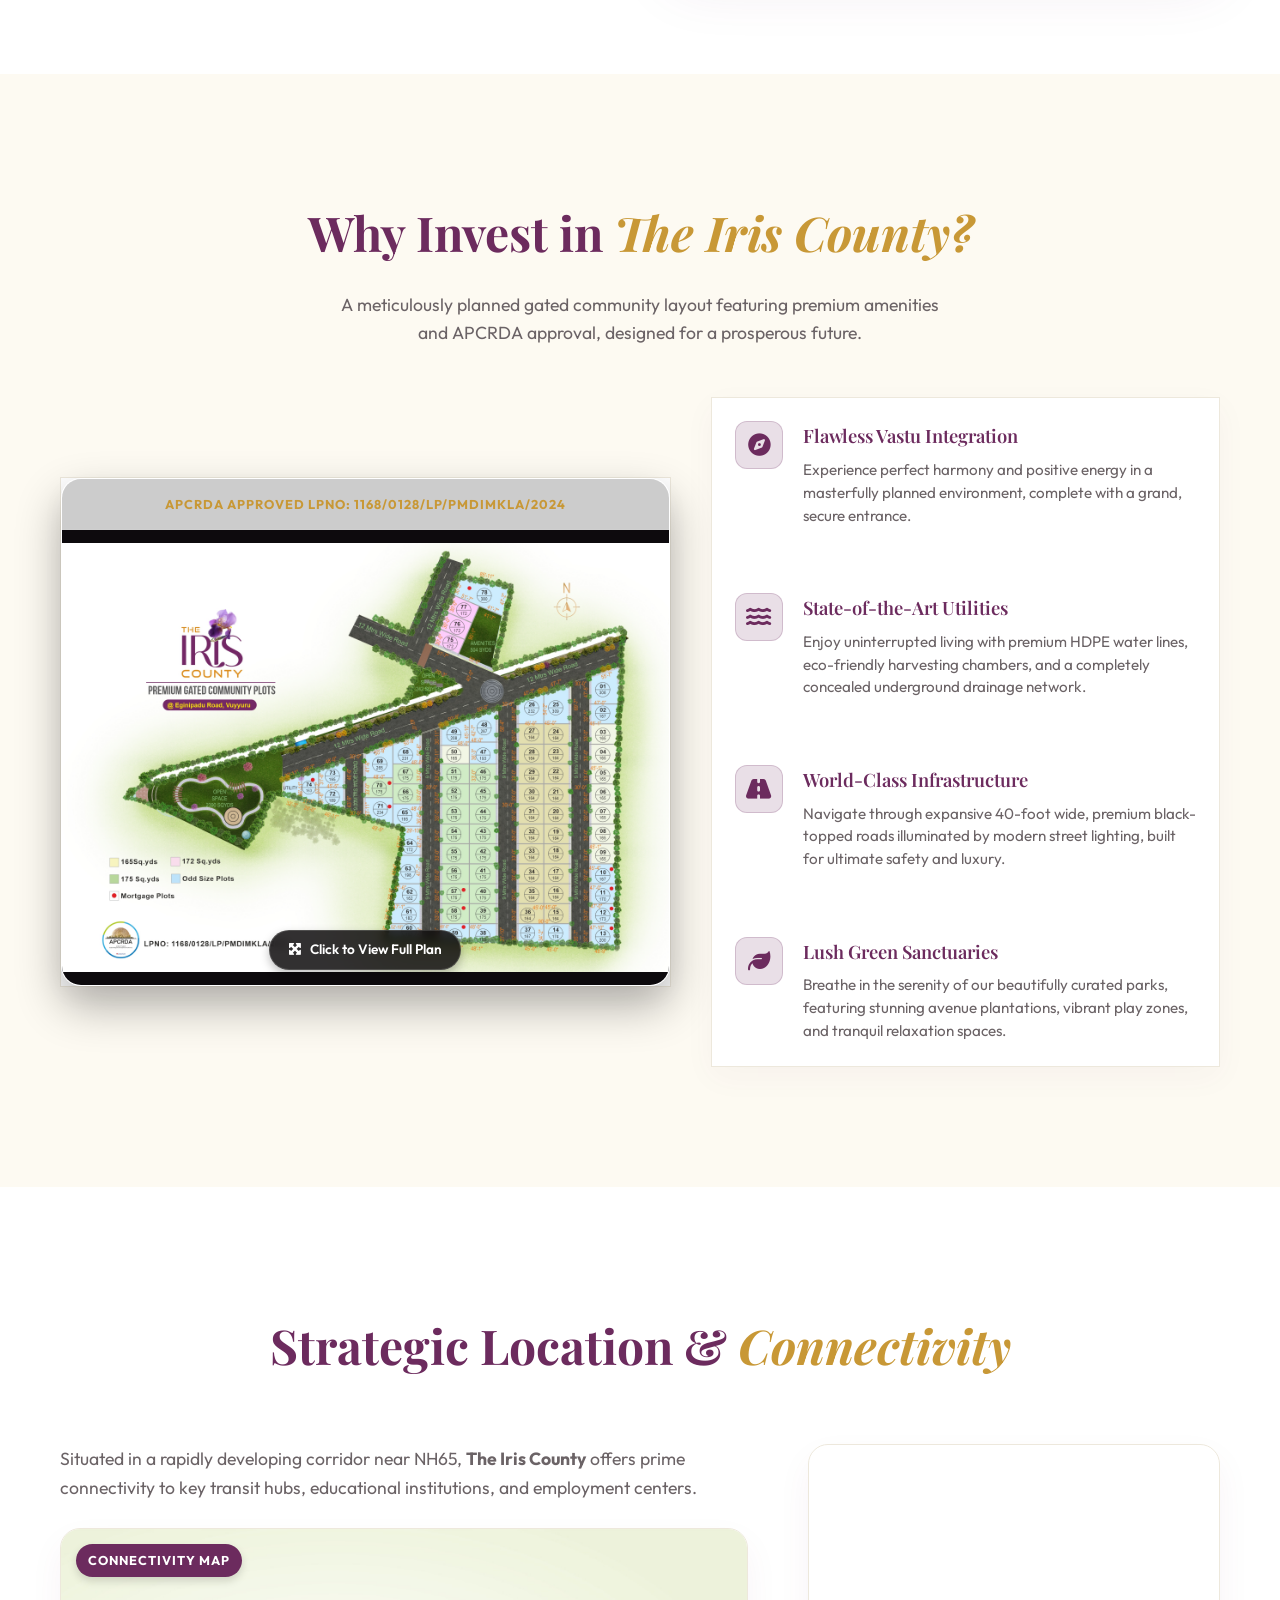
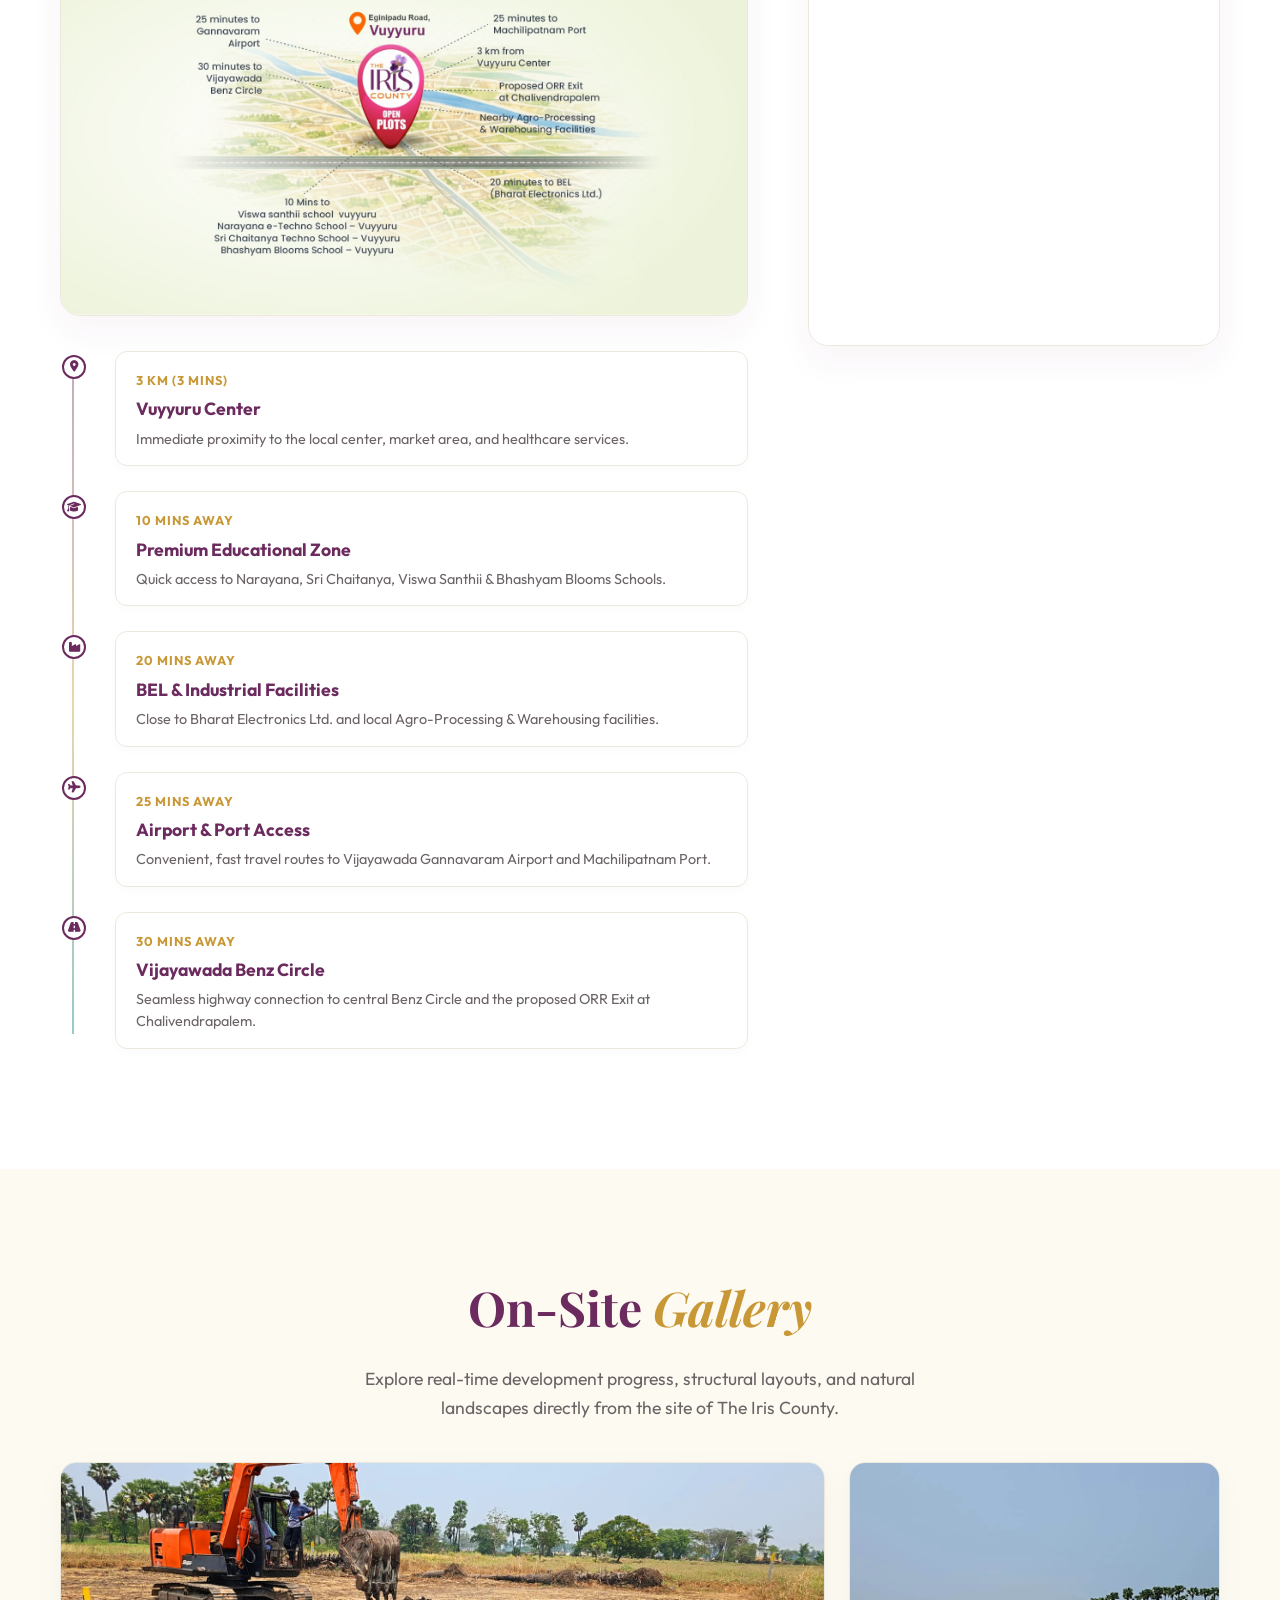
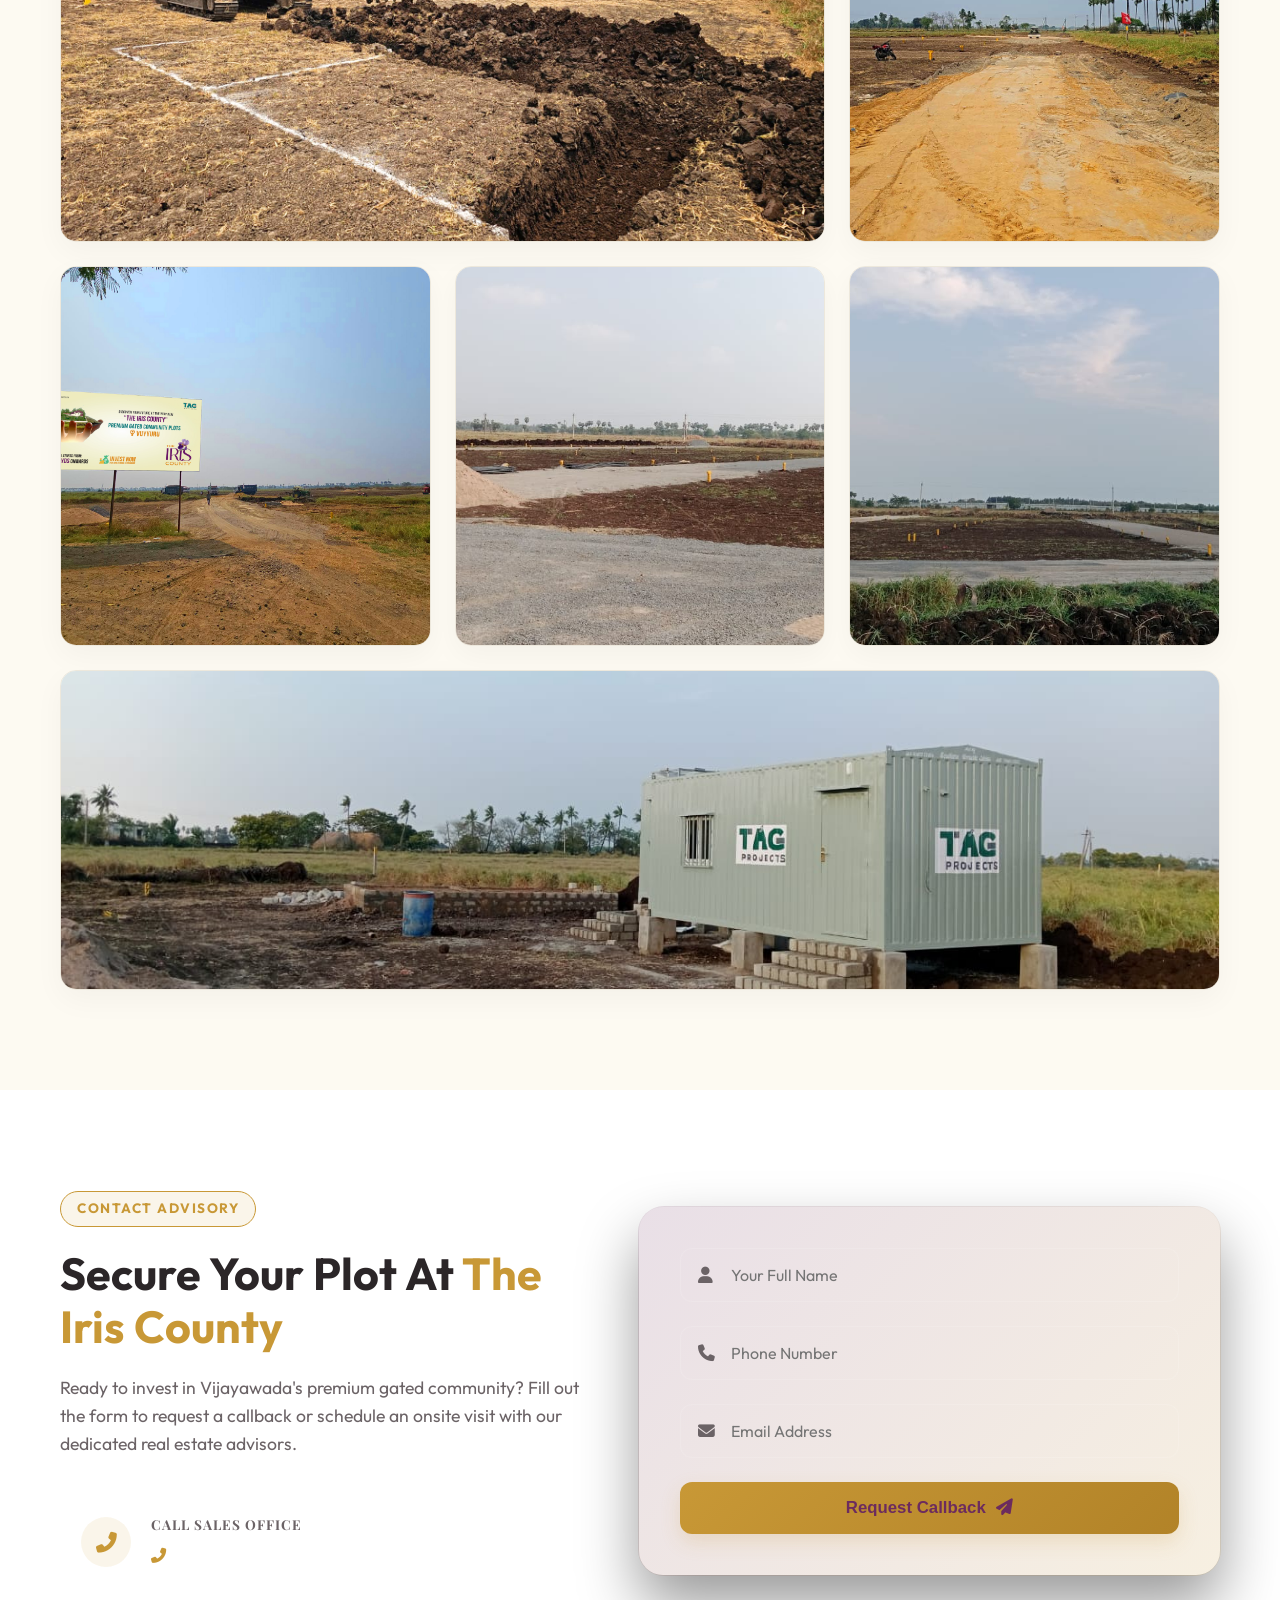
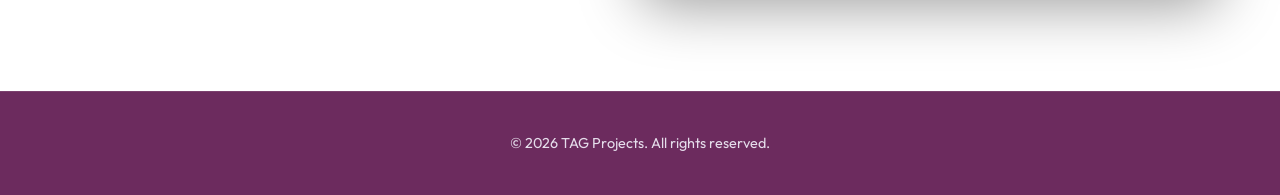
==== commit 2dd5ad4c: "Implement lightbox modal for project layout, simplify enquiry form fields, remove response window, a" ====
--- a/index.html
+++ b/index.html
@@ -897,7 +897,7 @@
         }
 
         .map-image-wrapper:hover .map-plan-img {
-            transform: scale(1.4);
+            transform: scale(1.03);
         }
 
         .map-overlay-hint {
@@ -923,8 +923,9 @@
         }
 
         .map-image-wrapper:hover .map-overlay-hint {
-            opacity: 0;
-            transform: translate(-50%, 10px);
+            background: var(--secondary-color);
+            color: var(--primary-color);
+            border-color: var(--secondary-color);
         }
 
         .invest-reasons {
@@ -1263,6 +1264,80 @@
             .enquiry-info h2 {
                 font-size: 2.2rem;
             }
+        }
+
+        /* Map Lightbox Modal Styles */
+        .map-modal-overlay {
+            position: fixed;
+            top: 0;
+            left: 0;
+            width: 100%;
+            height: 100%;
+            height: 100dvh;
+            background: rgba(10, 8, 10, 0.95);
+            backdrop-filter: blur(15px);
+            -webkit-backdrop-filter: blur(15px);
+            z-index: 10010;
+            display: none;
+            align-items: center;
+            justify-content: center;
+            opacity: 0;
+            transition: opacity 0.3s ease;
+        }
+        .map-modal-overlay.active {
+            display: flex;
+            opacity: 1;
+        }
+        .map-modal-content {
+            max-width: 95%;
+            max-height: 90%;
+            position: relative;
+            box-shadow: 0 25px 50px rgba(0,0,0,0.5);
+            border-radius: 12px;
+            overflow: auto;
+            border: 1px solid rgba(255,255,255,0.1);
+            background: #0d0a0d;
+        }
+        .map-modal-img {
+            display: block;
+            max-width: 100%;
+            height: auto;
+            max-height: 85vh;
+            object-fit: contain;
+            border-radius: 8px;
+            transition: transform 0.3s cubic-bezier(0.25, 0.8, 0.25, 1);
+            cursor: zoom-in;
+            margin: 0 auto;
+        }
+        .map-modal-img.zoomed {
+            max-height: none;
+            max-width: none;
+            width: 180%;
+            cursor: zoom-out;
+        }
+        .map-modal-close {
+            position: absolute;
+            top: 30px;
+            right: 30px;
+            width: 44px;
+            height: 44px;
+            background: rgba(255,255,255,0.1);
+            border: 1px solid rgba(255,255,255,0.2);
+            border-radius: 50%;
+            color: #ffffff;
+            font-size: 1.2rem;
+            display: flex;
+            align-items: center;
+            justify-content: center;
+            cursor: pointer;
+            transition: var(--transition);
+            z-index: 10015;
+        }
+        .map-modal-close:hover {
+            background: var(--secondary-color);
+            border-color: var(--secondary-color);
+            color: var(--primary-color);
+            transform: scale(1.1) rotate(90deg);
         }
     </style>
 </head>
@@ -1356,11 +1431,11 @@
                         <div class="map-header">
                             <span class="map-badge">APCRDA Approved LPNO: 1168/0128/LP/PMDIMKLA/2024</span>
                         </div>
-                        <div class="map-image-wrapper">
+                        <div class="map-image-wrapper" onclick="openMapModal()">
                             <img src="images/project layout.jpg" alt="The Iris County Master Layout Plan" class="map-plan-img">
                             <div class="map-overlay-hint">
-                                <i class="fas fa-search-plus"></i>
-                                <span>Hover to Zoom Plan</span>
+                                <i class="fas fa-expand-arrows-alt"></i>
+                                <span>Click to View Full Plan</span>
                             </div>
                         </div>
                     </div>
@@ -1540,27 +1615,18 @@
                 <div class="enquiry-info slide-right">
                     <span class="enquiry-badge">Contact Advisory</span>
                     <h2>Secure Your Plot At <span>The Iris County</span></h2>
-                    <p>Ready to invest in Vijayawada's premium gated community? Fill out the form to request a callback, check pricing sheets, or schedule an onsite visit with our dedicated real estate advisors.</p>
+                    <p>Ready to invest in Vijayawada's premium gated community? Fill out the form to request a callback or schedule an onsite visit with our dedicated real estate advisors.</p>
                     
                     <div class="enquiry-contact-cards">
-                        <a href="tel:+918080808080" class="contact-card-item">
+                        <a href="tel:+919000259211" class="contact-card-item">
                             <div class="contact-card-icon">
                                 <i class="fas fa-phone-alt"></i>
                             </div>
                             <div class="contact-card-details">
                                 <h4>Call Sales Office</h4>
-                                <p>+91 80808 08080</p>
+                                <p><i class="fas fa-phone-alt" style="font-size: 0.95rem; margin-right: 6px; color: var(--secondary-color);"></i> +91 90002 59211</p>
                             </div>
                         </a>
-                        <div class="contact-card-item">
-                            <div class="contact-card-icon">
-                                <i class="fas fa-clock"></i>
-                            </div>
-                            <div class="contact-card-details">
-                                <h4>Response Window</h4>
-                                <p>Guaranteed within 15 Minutes</p>
-                            </div>
-                        </div>
                     </div>
                 </div>
 
@@ -1576,22 +1642,8 @@
                             <i class="fas fa-phone"></i>
                         </div>
                         <div class="enquiry-form-group">
-                            <input type="email" id="enquiry-email" class="enquiry-form-input" placeholder="Email Address (Optional)">
+                            <input type="email" id="enquiry-email" class="enquiry-form-input" placeholder="Email Address" required>
                             <i class="fas fa-envelope"></i>
-                        </div>
-                        <div class="enquiry-form-group">
-                            <label style="display: block; color: var(--text-muted); font-size: 0.9rem; font-weight: 600; margin-bottom: 8px; font-family: var(--font-body);">Preferred Plot Size</label>
-                            <div class="plot-pills-container">
-                                <div class="plot-pill selected" onclick="selectPlotPill(this, '165 Sq.Yds')">165 Yds</div>
-                                <div class="plot-pill" onclick="selectPlotPill(this, '172 Sq.Yds')">172 Yds</div>
-                                <div class="plot-pill" onclick="selectPlotPill(this, '175 Sq.Yds')">175 Yds</div>
-                                <div class="plot-pill" onclick="selectPlotPill(this, 'Other')">Other</div>
-                            </div>
-                            <input type="hidden" id="enquiry-plot-size" value="165 Sq.Yds">
-                        </div>
-                        <div class="enquiry-form-group">
-                            <textarea id="enquiry-message" class="enquiry-form-input" placeholder="Message / Specific Queries (Optional)" style="height: 100px; resize: none; padding-top: 16px;"></textarea>
-                            <i class="fas fa-comment-dots"></i>
                         </div>
                         <button type="submit" class="enquiry-submit-btn">
                             <span>Request Callback</span>
@@ -1611,6 +1663,16 @@
             </div>
         </div>
     </footer>
+
+    <!-- Map Lightbox Modal -->
+    <div id="map-modal" class="map-modal-overlay" onclick="closeMapModal()">
+        <button class="map-modal-close" onclick="closeMapModal(event)">
+            <i class="fas fa-times"></i>
+        </button>
+        <div class="map-modal-content" onclick="event.stopPropagation()">
+            <img src="images/project layout.jpg" alt="The Iris County Master Layout Plan Large" class="map-modal-img" id="map-modal-img">
+        </div>
+    </div>
 
     <!-- Promo Popup & Animations Module -->
     <div id="promo-popup" class="popup-overlay" style="display: none !important;">
@@ -1643,7 +1705,7 @@
 
             <!-- Action Buttons Section -->
             <div class="popup-actions">
-                <a href="tel:+918080808080" class="popup-btn btn-call" id="popup-btn-call">
+                <a href="tel:+919000259211" class="popup-btn btn-call" id="popup-btn-call">
                     <svg width="18" height="18" viewBox="0 0 24 24" fill="none" stroke="currentColor" stroke-width="2.5" stroke-linecap="round" stroke-linejoin="round" class="btn-icon">
                         <path d="M22 16.92v3a2 2 0 0 1-2.18 2 19.79 19.79 0 0 1-8.63-3.07 19.5 19.5 0 0 1-6-6 19.79 19.79 0 0 1-3.07-8.67A2 2 0 0 1 4.11 2h3a2 2 0 0 1 2 1.72 12.84 12.84 0 0 0 .7 2.81 2 2 0 0 1-.45 2.11L8.09 9.91a16 16 0 0 0 6 6l1.27-1.27a2 2 0 0 1 2.11-.45 12.84 12.84 0 0 0 2.81.7A2 2 0 0 1 22 16.92z"></path>
                     </svg>
@@ -2928,19 +2990,6 @@
 
     <!-- Enquiry Form Interaction Handlers -->
     <script>
-        function selectPlotPill(pill, value) {
-            // Remove selected class from all sibling pills
-            const container = pill.closest('.plot-pills-container');
-            const pills = container.querySelectorAll('.plot-pill');
-            pills.forEach(p => p.classList.remove('selected'));
-            
-            // Add selected class to the clicked pill
-            pill.classList.add('selected');
-            
-            // Set hidden input value
-            document.getElementById('enquiry-plot-size').value = value;
-        }
-
         function handleEnquirySubmit(event) {
             event.preventDefault();
             
@@ -2954,7 +3003,6 @@
             
             const name = document.getElementById('enquiry-name').value;
             const phone = document.getElementById('enquiry-phone').value;
-            const plotSize = document.getElementById('enquiry-plot-size').value;
             
             // Simulate API request delay
             setTimeout(() => {
@@ -2968,13 +3016,49 @@
                         </div>
                         <h3 style="font-size: 1.5rem; color: #ffffff; margin-bottom: 12px; font-family: var(--font-body);">Callback Requested!</h3>
                         <p style="color: var(--text-muted); font-size: 1rem; line-height: 1.6; margin-bottom: 0;">
-                            Thank you, <strong>${name}</strong>. We have recorded your interest in a <strong>${plotSize}</strong> plot.<br><br>
-                            An Iris County project advisor will contact you at <strong>${phone}</strong> within 15 minutes.
+                            Thank you, <strong>${name}</strong>. We have received your enquiry.<br><br>
+                            An Iris County project advisor will contact you at <strong>${phone}</strong> shortly.
                         </p>
                     </div>
                 `;
             }, 1000);
         }
+
+        // Map Lightbox Modal Logic
+        function openMapModal() {
+            const modal = document.getElementById('map-modal');
+            modal.style.display = 'flex';
+            setTimeout(() => {
+                modal.classList.add('active');
+            }, 10);
+            document.body.style.overflow = 'hidden';
+        }
+
+        function closeMapModal(event) {
+            if (event) event.stopPropagation();
+            const modal = document.getElementById('map-modal');
+            const img = document.getElementById('map-modal-img');
+            if (img) img.classList.remove('zoomed');
+            modal.classList.remove('active');
+            setTimeout(() => {
+                modal.style.display = 'none';
+            }, 300);
+            document.body.style.overflow = '';
+        }
+
+        document.getElementById('map-modal-img').addEventListener('click', function(e) {
+            e.stopPropagation();
+            this.classList.toggle('zoomed');
+        });
+
+        document.addEventListener('keydown', function(e) {
+            if (e.key === 'Escape') {
+                const modal = document.getElementById('map-modal');
+                if (modal && modal.classList.contains('active')) {
+                    closeMapModal();
+                }
+            }
+        });
     </script>
 
 </body>
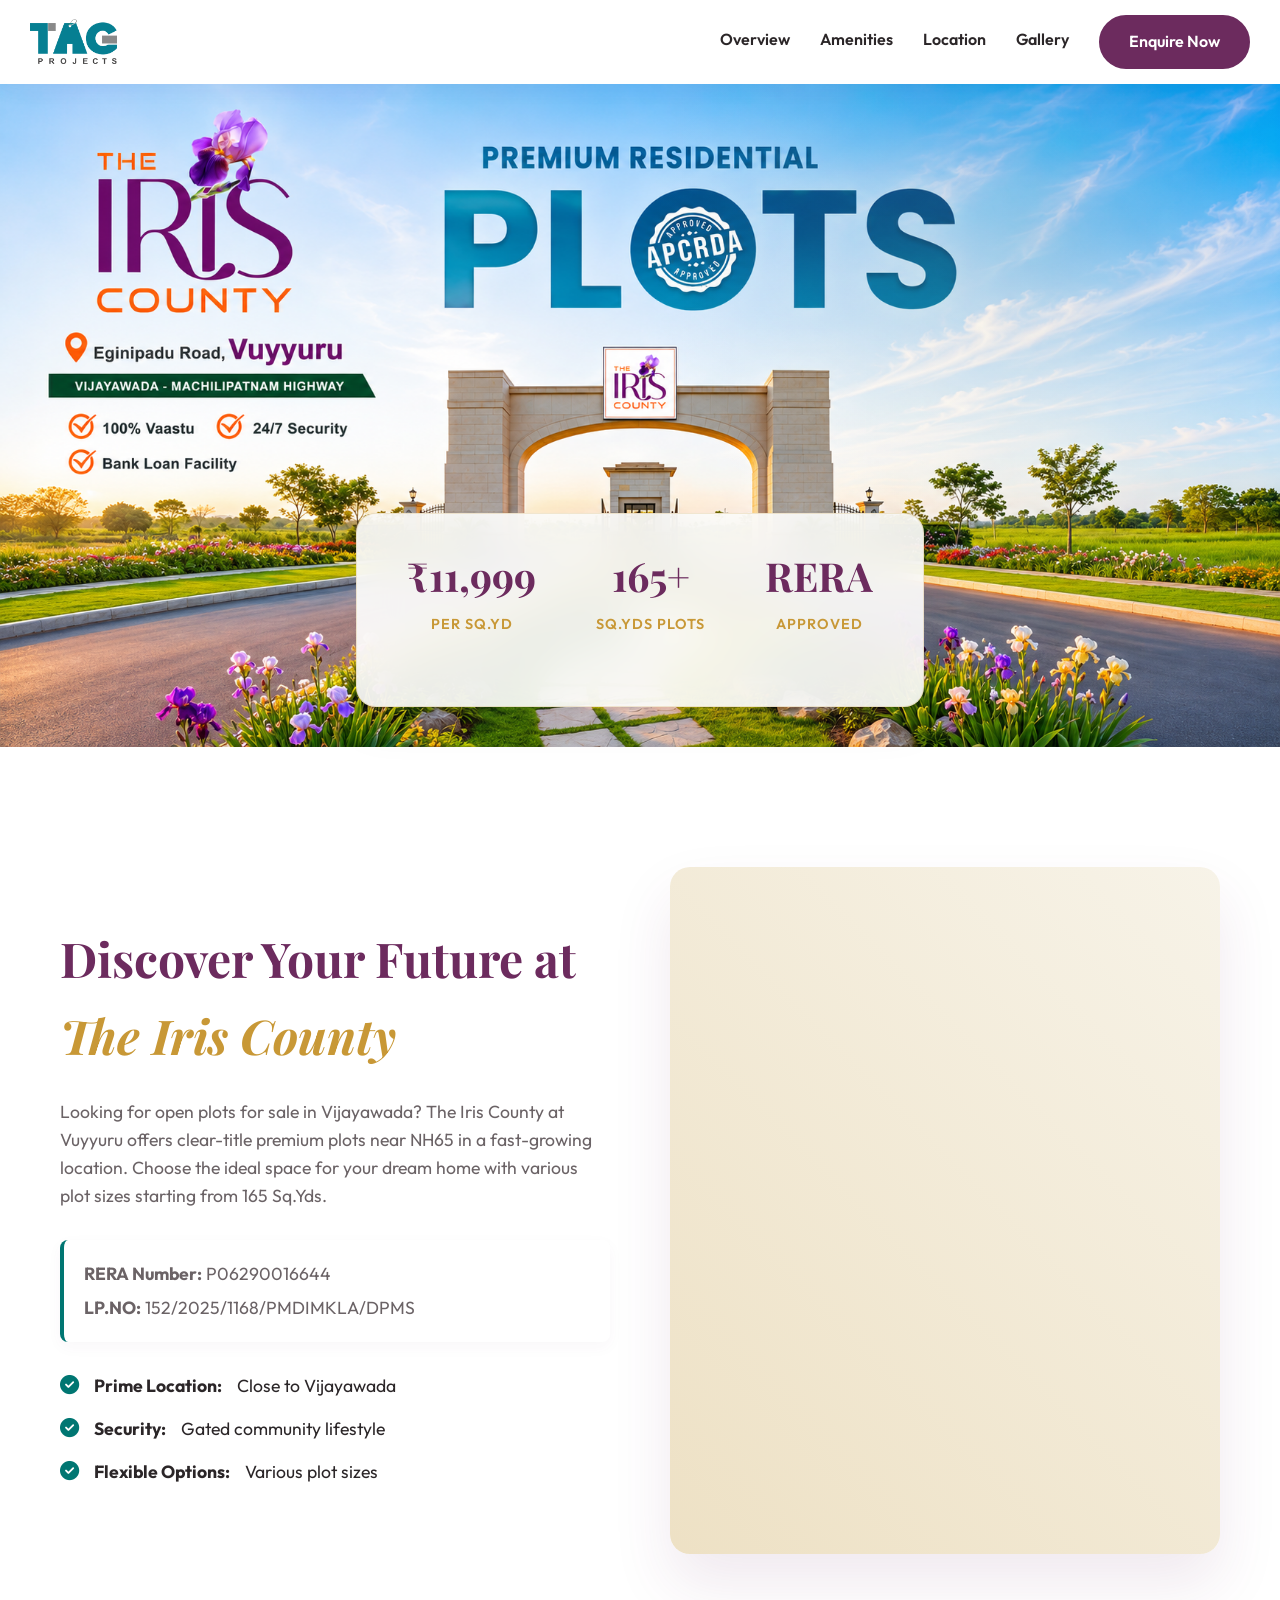
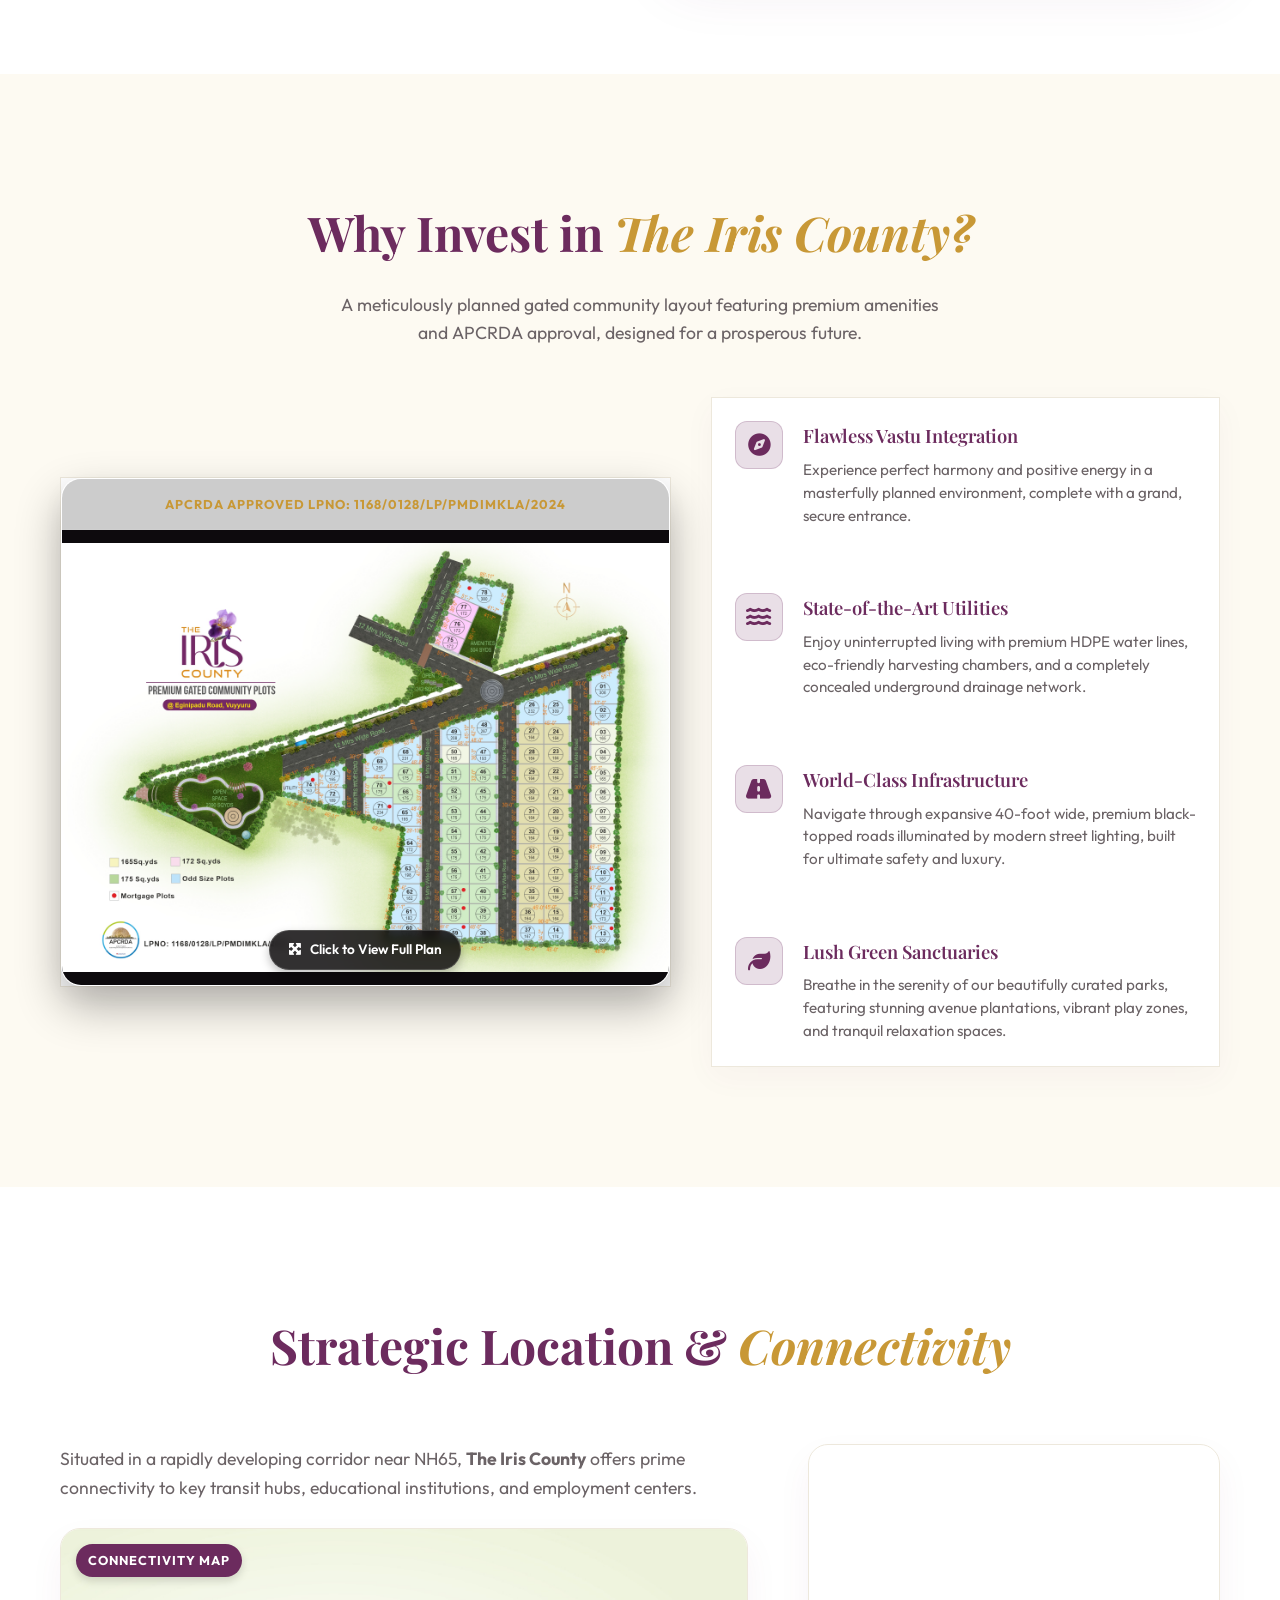
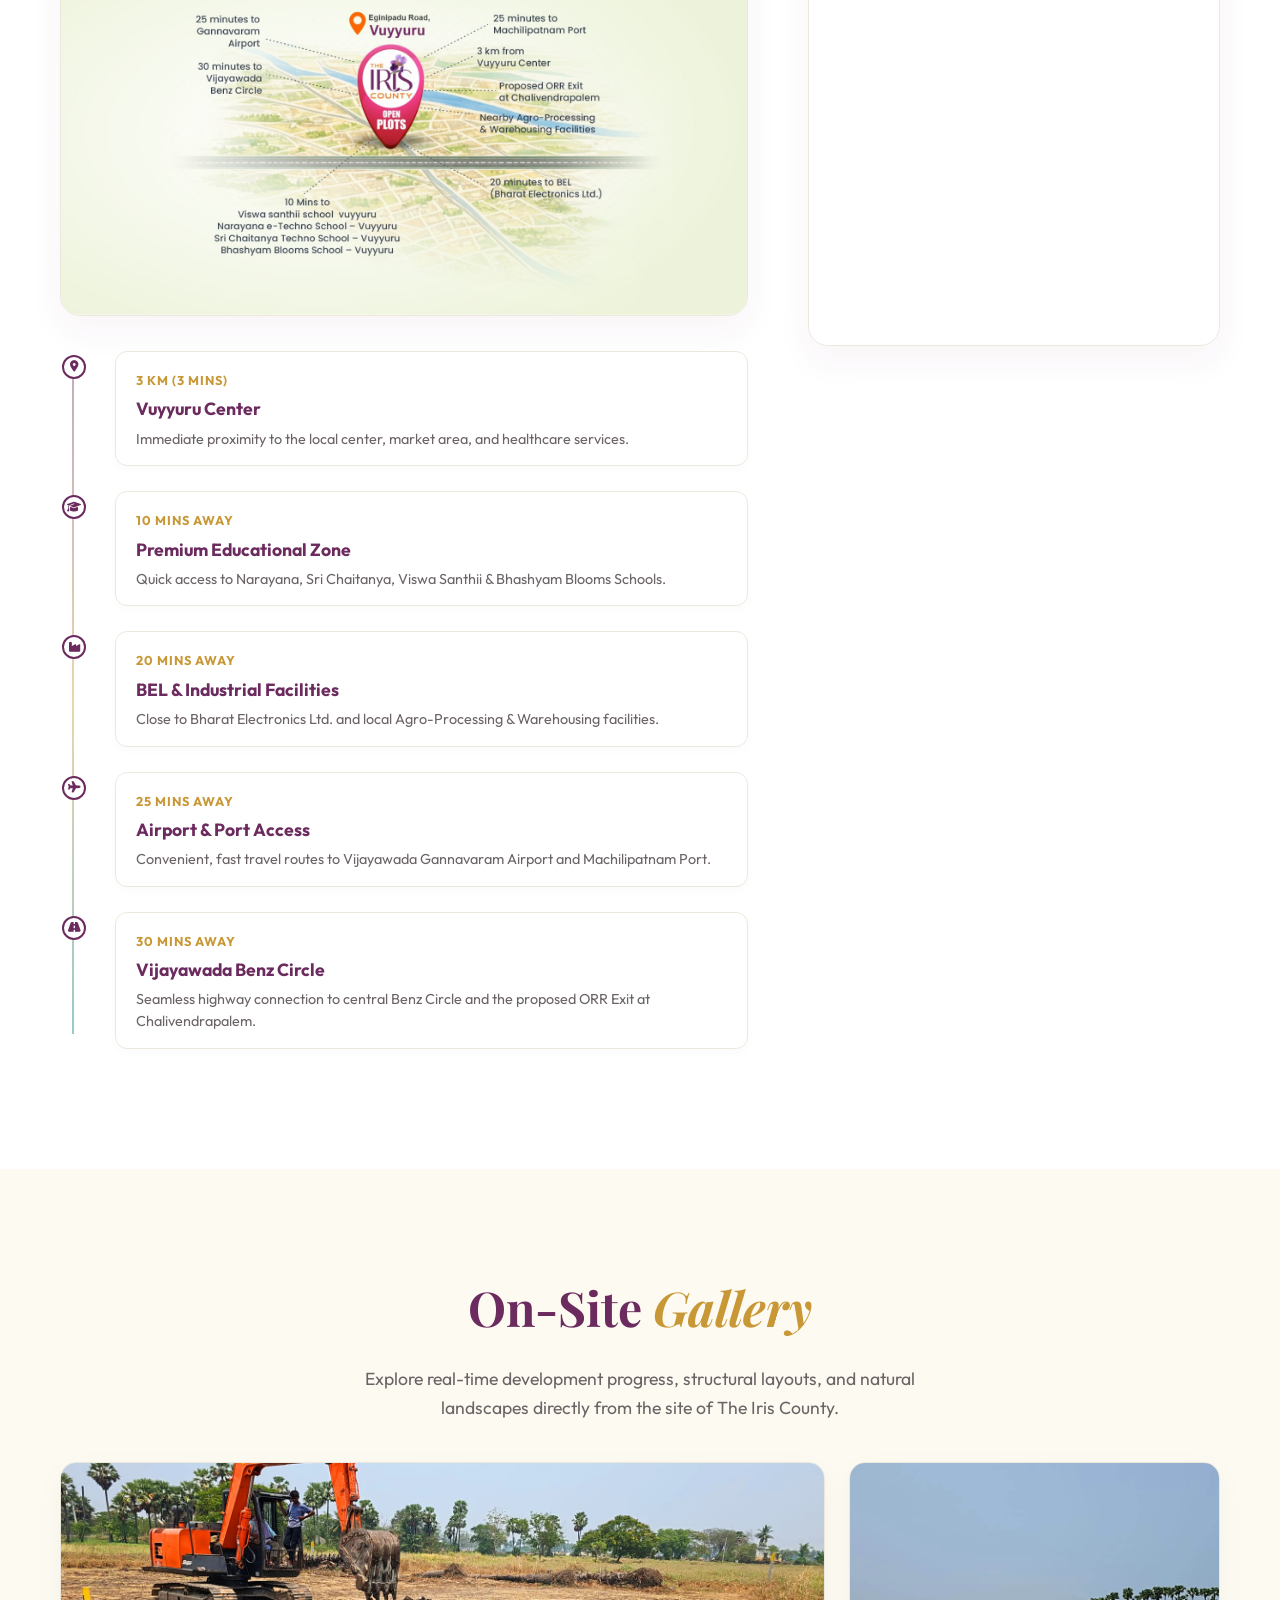
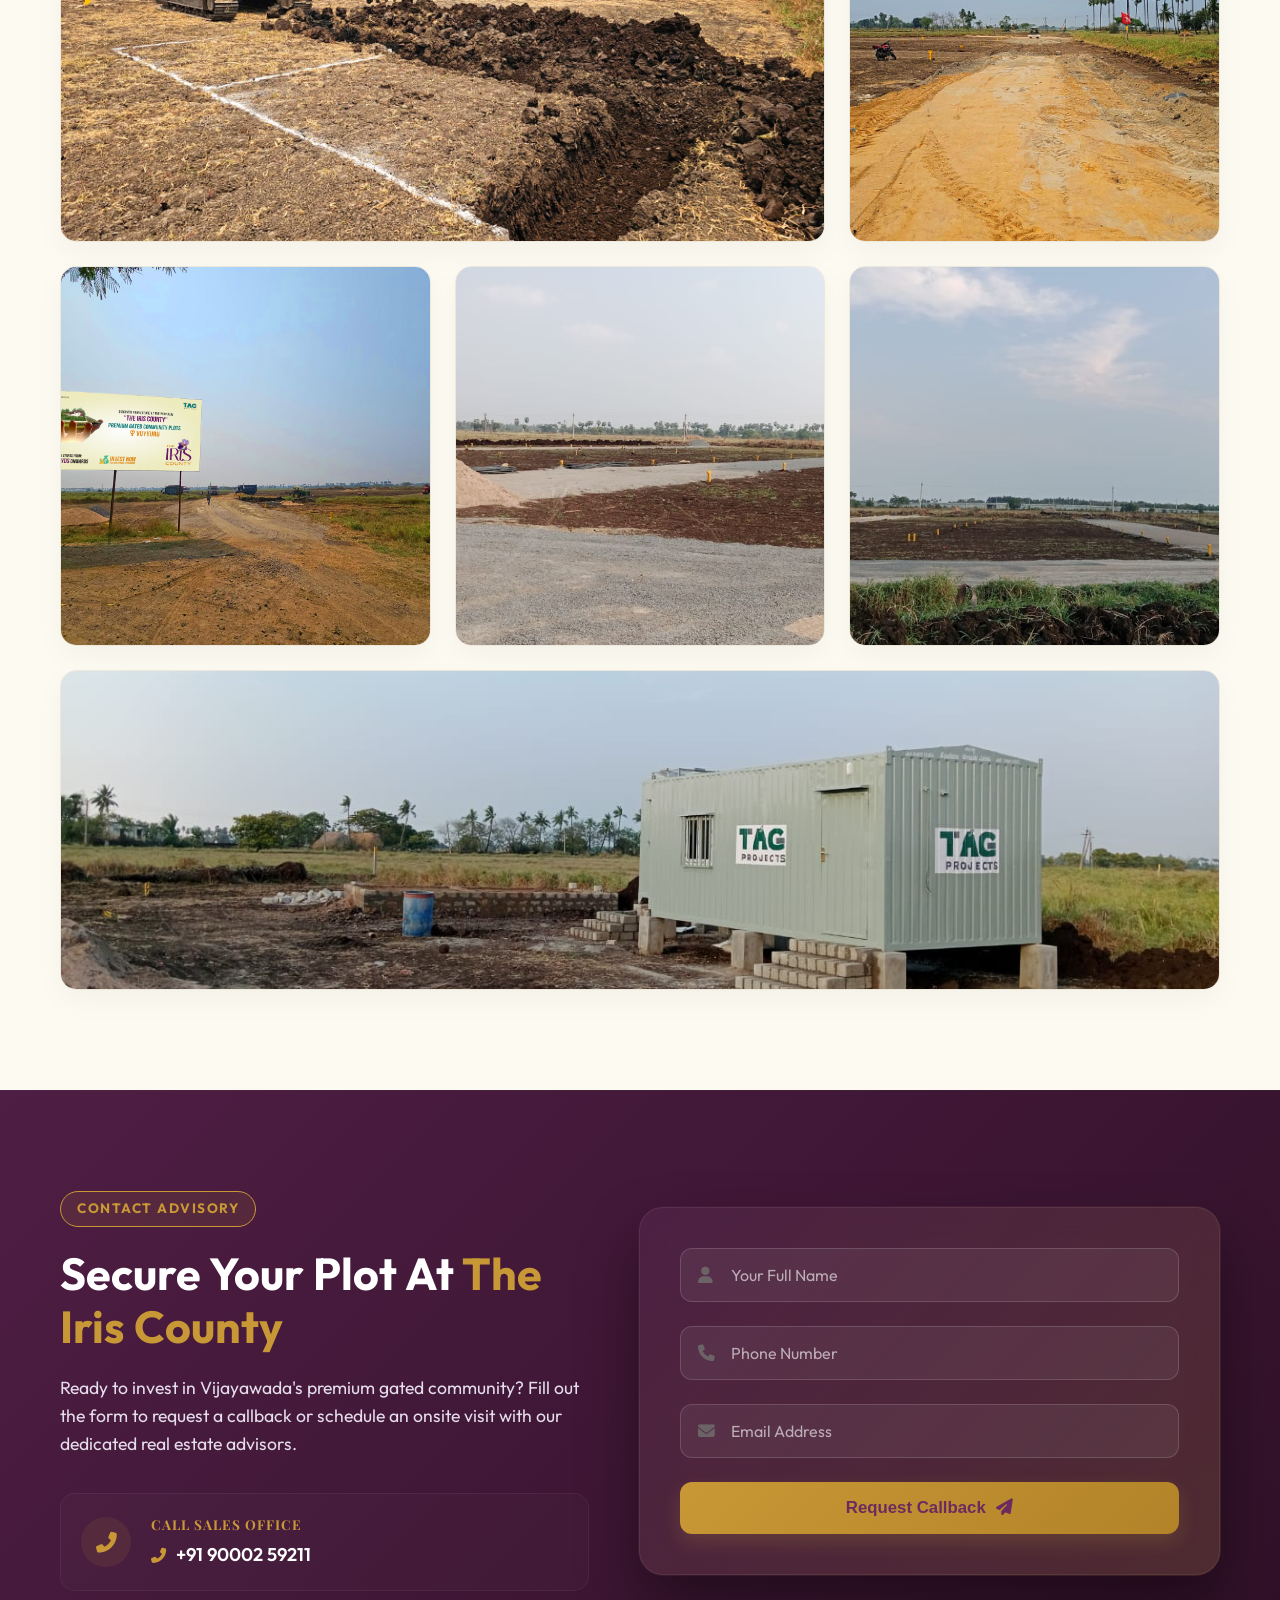
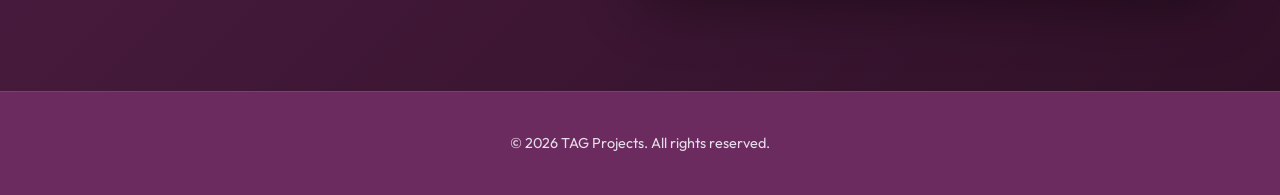
==== commit 10e7fd8d: "Fix text visibility in enquiry section with dark gradient background, improve input field contrast/a" ====
--- a/index.html
+++ b/index.html
@@ -989,7 +989,7 @@
         /* Enquiry Section styling */
         .enquiry-section {
             padding: 100px 0;
-            background-color: var(--bg-color);
+            background: linear-gradient(135deg, var(--primary-dark) 0%, #2f1027 100%);
             border-top: 1px solid rgba(255, 255, 255, 0.05);
         }
 
@@ -1023,6 +1023,7 @@
             margin-bottom: 20px;
             line-height: 1.2;
             font-family: var(--font-body);
+            color: #ffffff;
         }
 
         .enquiry-info h2 span {
@@ -1030,7 +1031,7 @@
         }
 
         .enquiry-info p {
-            color: var(--text-muted);
+            color: #e5ddeb;
             font-size: 1.1rem;
             line-height: 1.6;
             margin-bottom: 35px;
@@ -1061,6 +1062,18 @@
             transform: translateX(5px);
         }
 
+        /* Call button only acts as pointer/link on mobile */
+        @media (min-width: 769px) {
+            .contact-card-item {
+                cursor: default;
+            }
+        }
+        @media (max-width: 768px) {
+            .contact-card-item {
+                cursor: pointer;
+            }
+        }
+
         .contact-card-icon {
             width: 50px;
             height: 50px;
@@ -1076,7 +1089,7 @@
 
         .contact-card-details h4 {
             font-size: 0.85rem;
-            color: var(--text-muted);
+            color: var(--secondary-color);
             text-transform: uppercase;
             letter-spacing: 1px;
             margin-bottom: 4px;
@@ -1143,8 +1156,8 @@
         .enquiry-form-input {
             width: 100%;
             padding: 16px 20px 16px 50px;
-            background: rgba(255, 255, 255, 0.02);
-            border: 1px solid rgba(255, 255, 255, 0.1);
+            background: rgba(255, 255, 255, 0.06);
+            border: 1px solid rgba(255, 255, 255, 0.15);
             border-radius: 12px;
             color: #ffffff;
             font-family: var(--font-body);
@@ -1154,14 +1167,27 @@
             box-sizing: border-box;
         }
 
+        .enquiry-form-input::placeholder {
+            color: rgba(255, 255, 255, 0.6);
+        }
+
         .enquiry-form-input:focus {
-            background: rgba(255, 255, 255, 0.04);
+            background: rgba(255, 255, 255, 0.1);
             border-color: var(--secondary-color);
-            box-shadow: 0 0 15px rgba(200, 152, 54, 0.15);
+            box-shadow: 0 0 15px rgba(200, 152, 54, 0.25);
         }
 
         .enquiry-form-input:focus + i {
             color: var(--secondary-color);
+        }
+
+        /* Webkit autofill overrides to ensure dark background with white text */
+        .enquiry-form-input:-webkit-autofill,
+        .enquiry-form-input:-webkit-autofill:hover, 
+        .enquiry-form-input:-webkit-autofill:focus {
+            -webkit-text-fill-color: #ffffff !important;
+            -webkit-box-shadow: 0 0 0px 1000px #4f1e44 inset !important;
+            transition: background-color 5000s ease-in-out 0s;
         }
 
         .plot-pills-container {
@@ -1618,7 +1644,7 @@
                     <p>Ready to invest in Vijayawada's premium gated community? Fill out the form to request a callback or schedule an onsite visit with our dedicated real estate advisors.</p>
                     
                     <div class="enquiry-contact-cards">
-                        <a href="tel:+919000259211" class="contact-card-item">
+                        <a href="tel:+919000259211" class="contact-card-item" onclick="if(window.innerWidth > 768) { event.preventDefault(); }">
                             <div class="contact-card-icon">
                                 <i class="fas fa-phone-alt"></i>
                             </div>
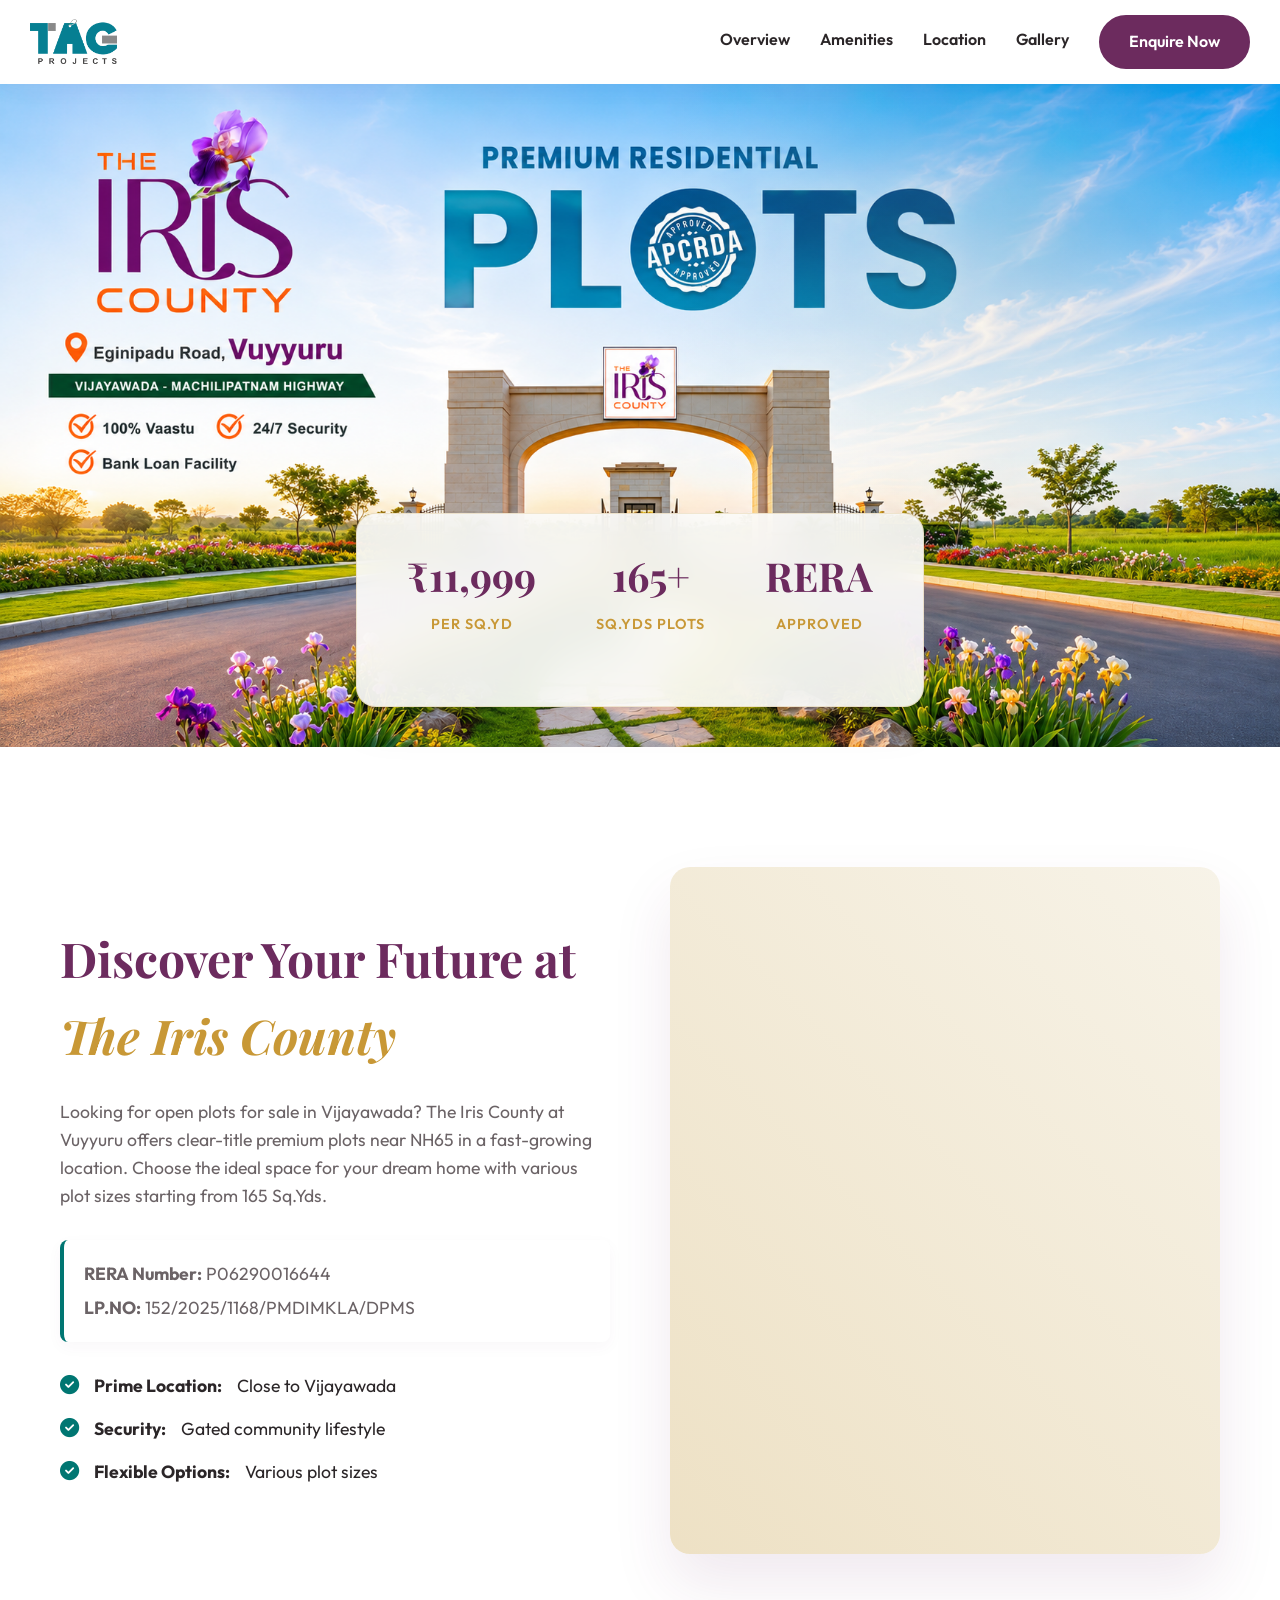
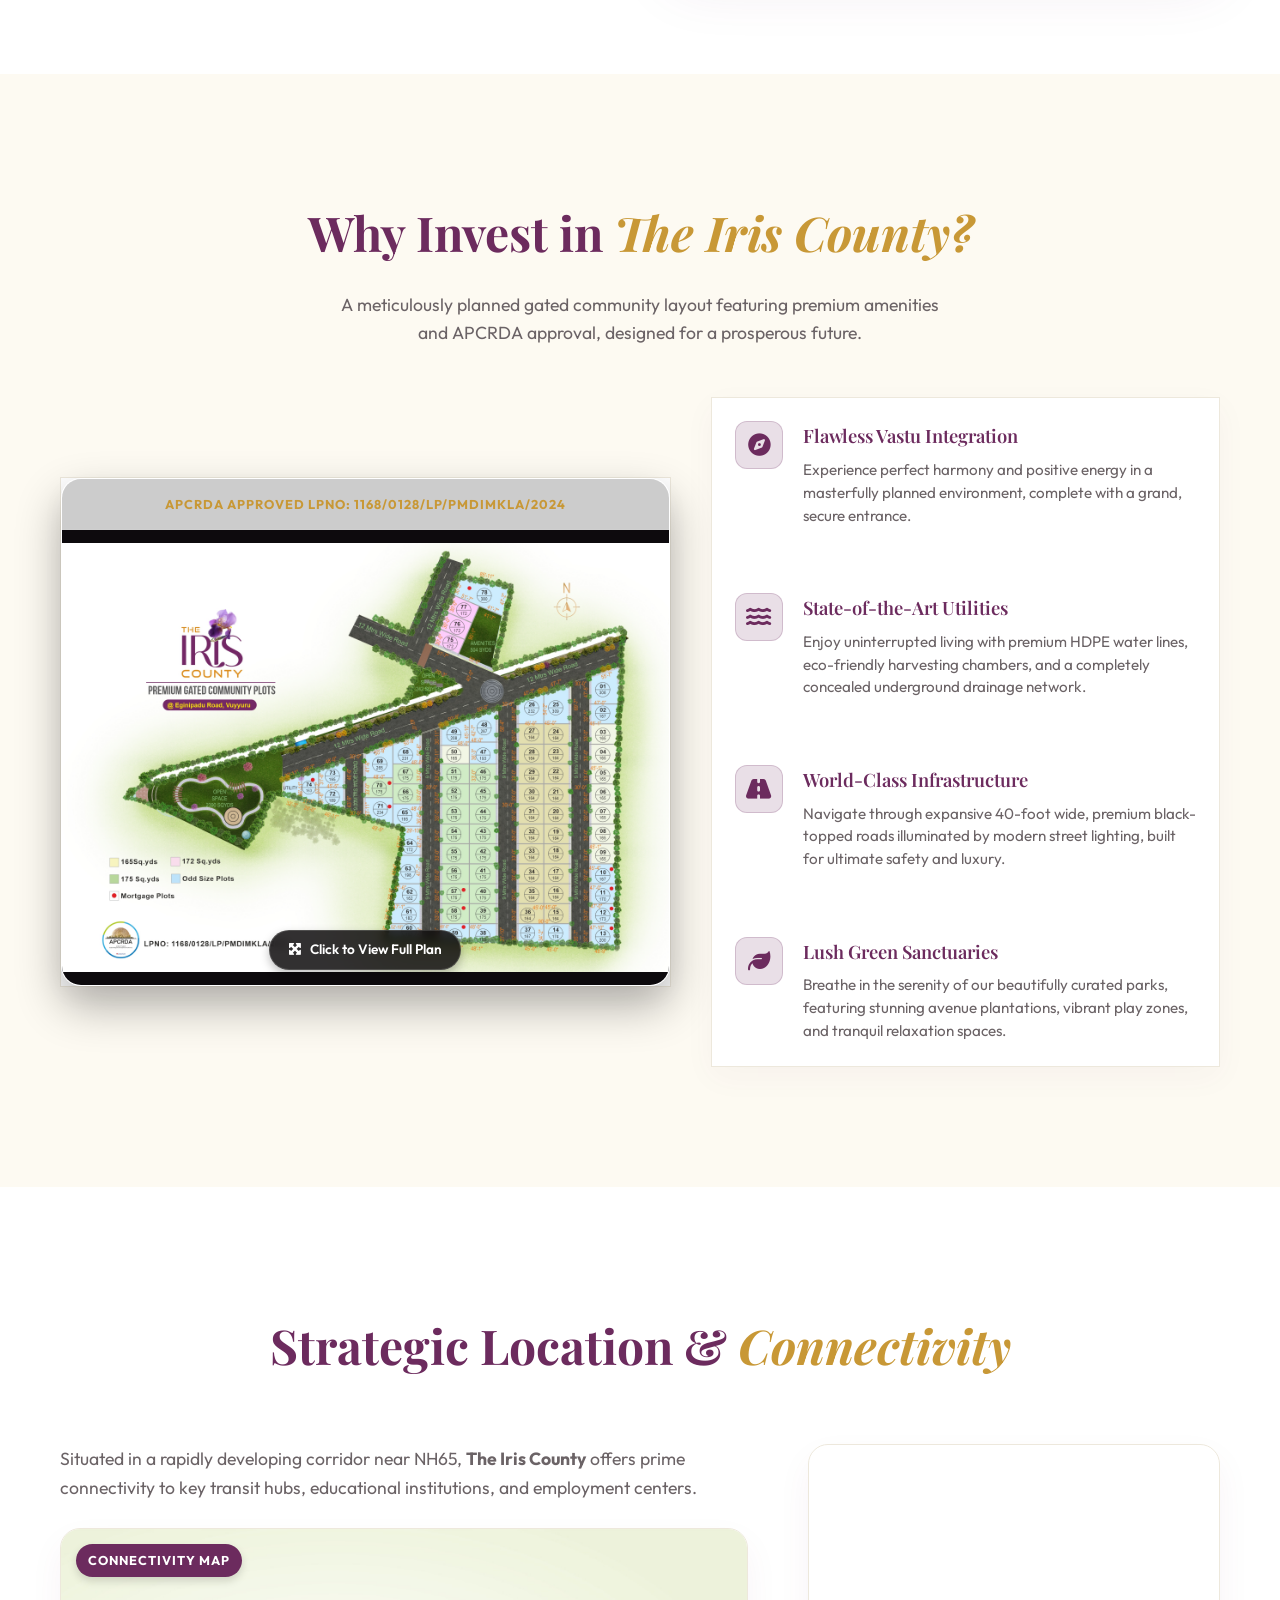
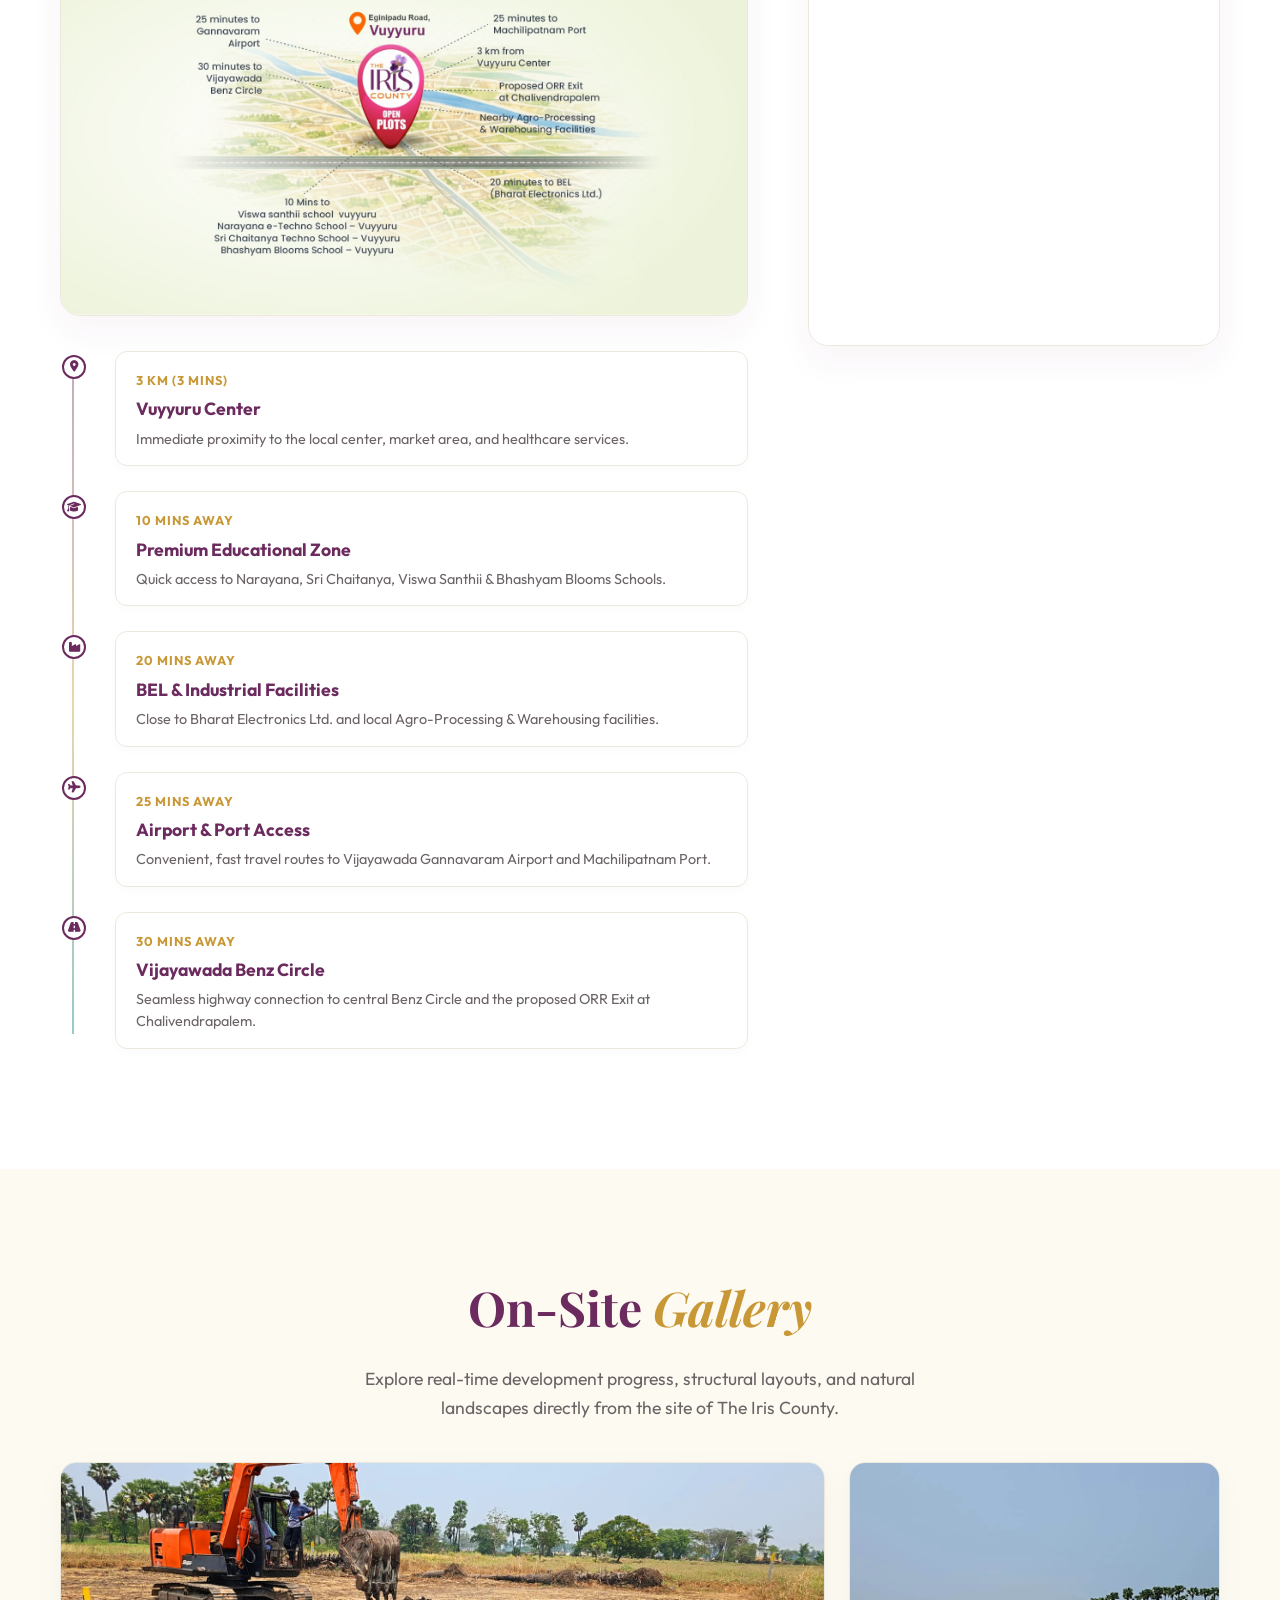
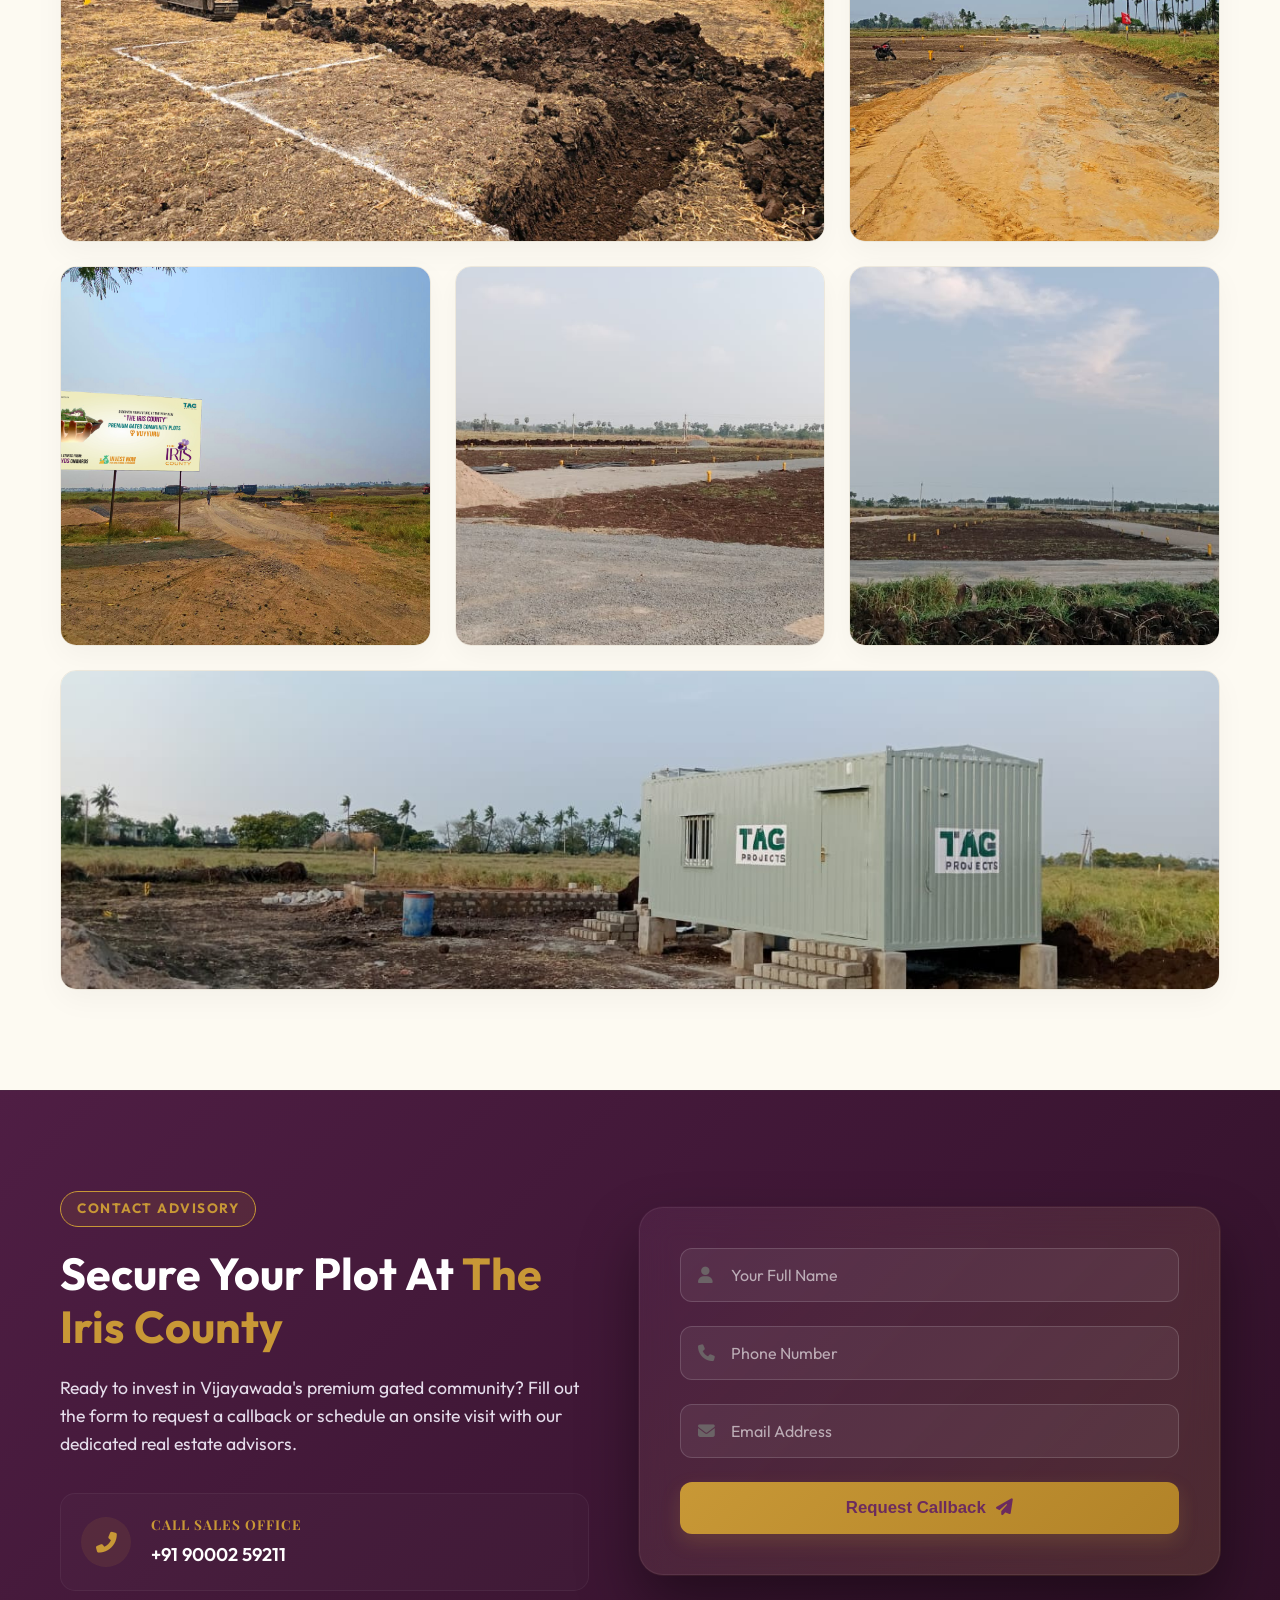
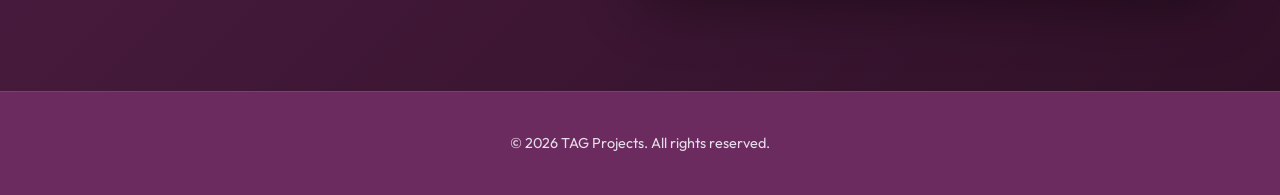
==== commit 7c63cfcd: "Remove redundant phone icon next to sales number in contact card" ====
--- a/index.html
+++ b/index.html
@@ -1650,7 +1650,7 @@
                             </div>
                             <div class="contact-card-details">
                                 <h4>Call Sales Office</h4>
-                                <p><i class="fas fa-phone-alt" style="font-size: 0.95rem; margin-right: 6px; color: var(--secondary-color);"></i> +91 90002 59211</p>
+                                <p>+91 90002 59211</p>
                             </div>
                         </a>
                     </div>
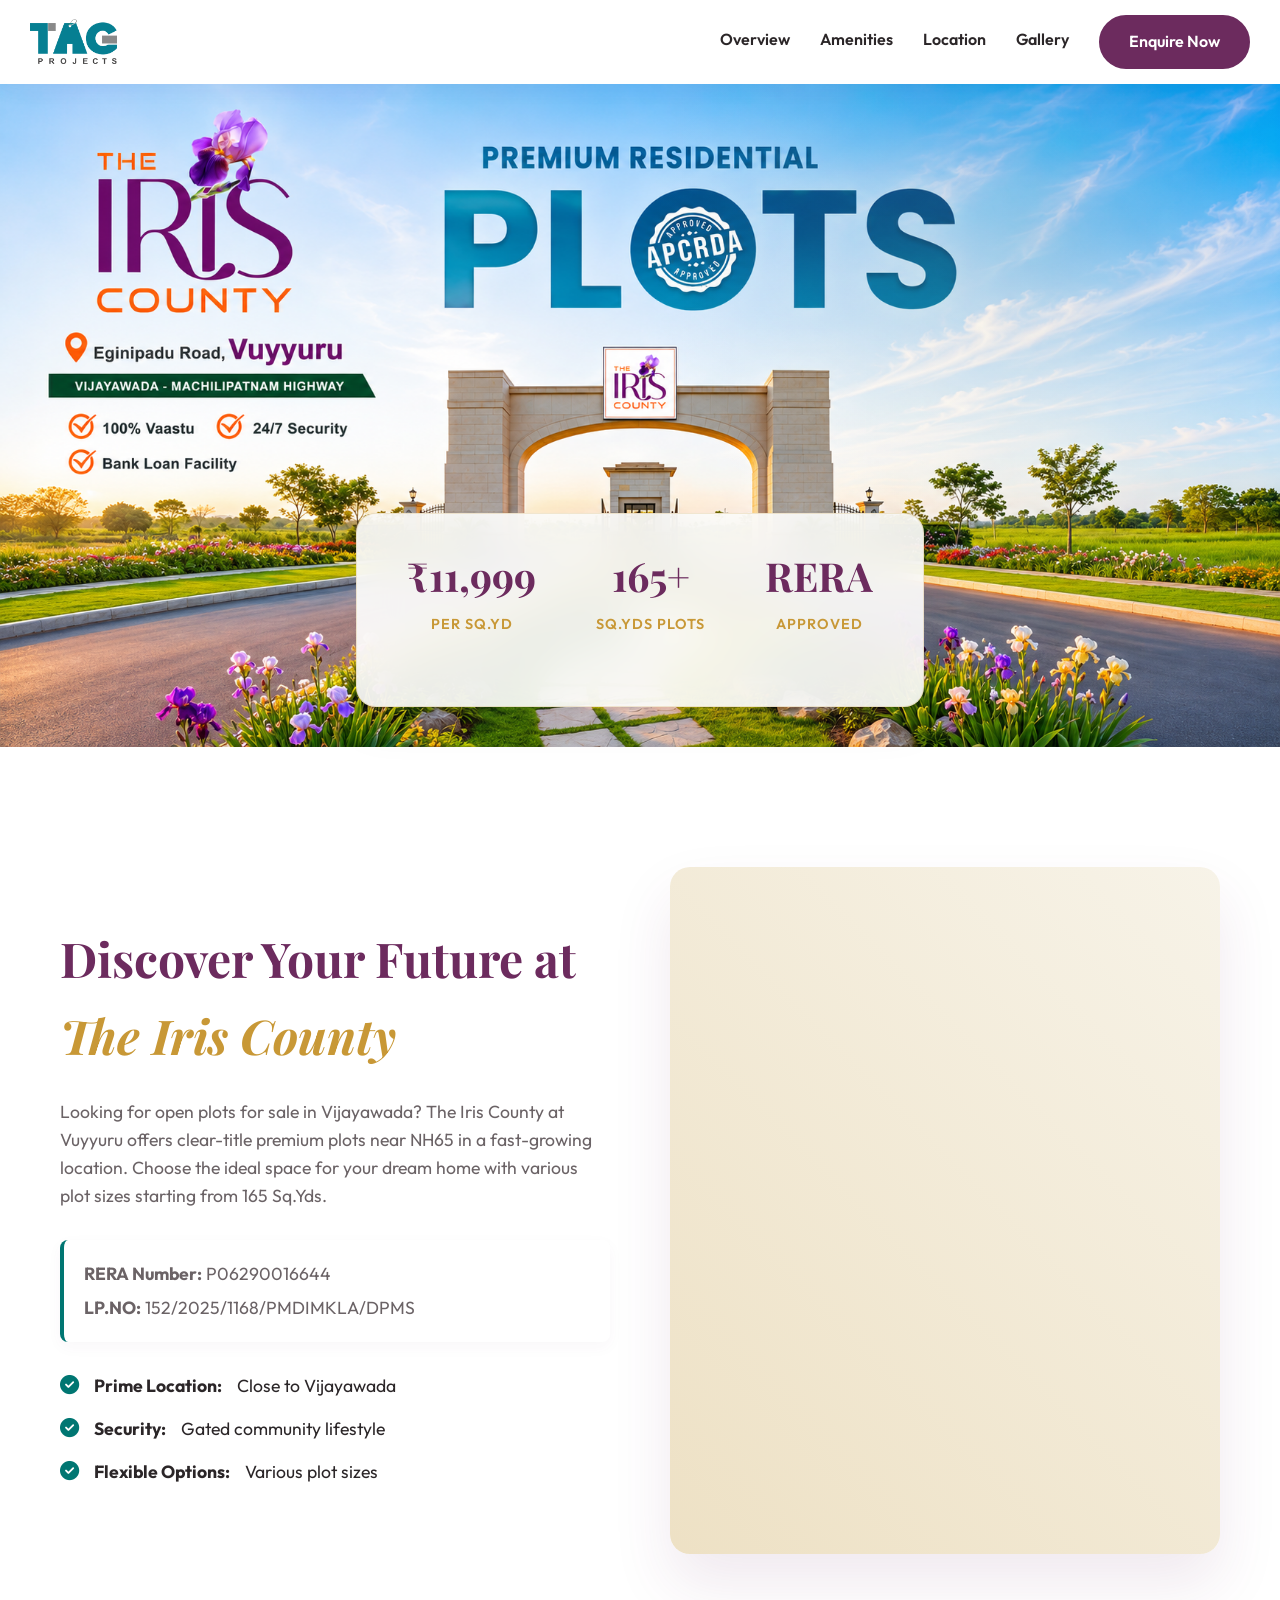
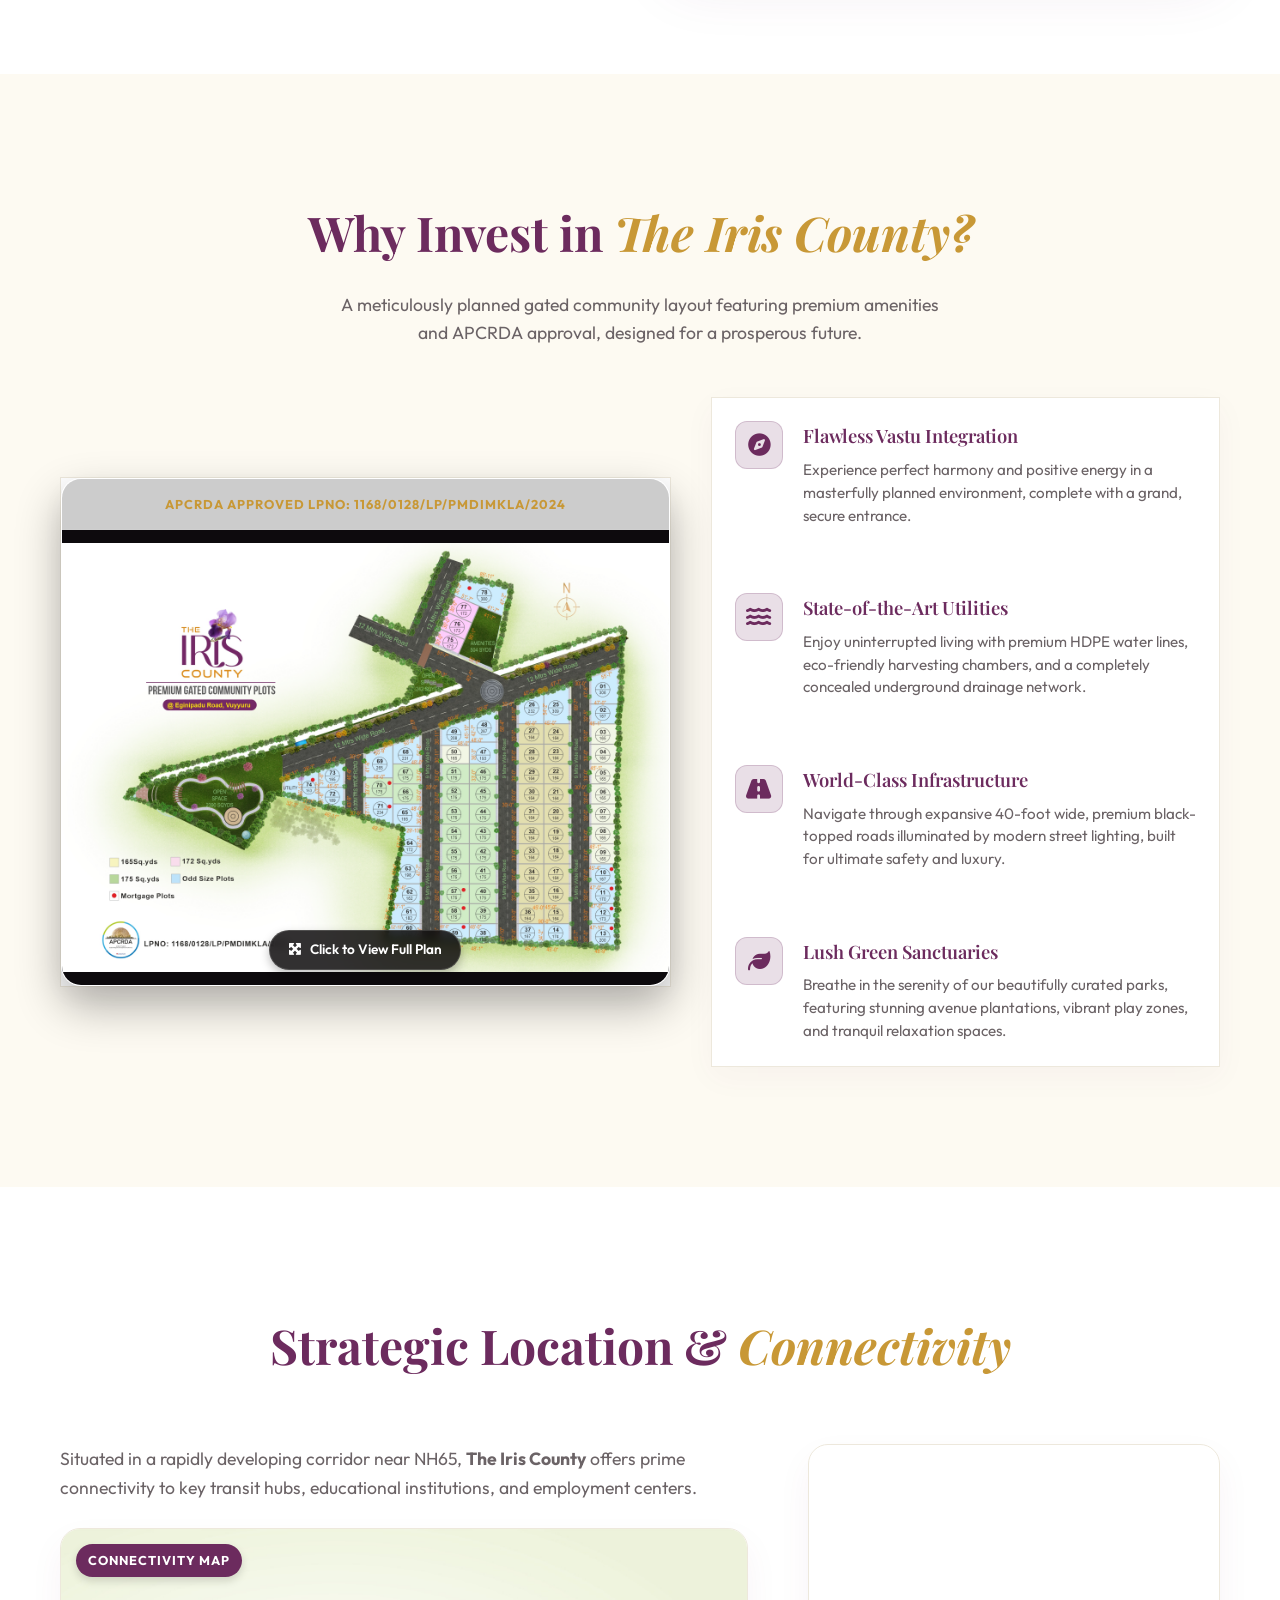
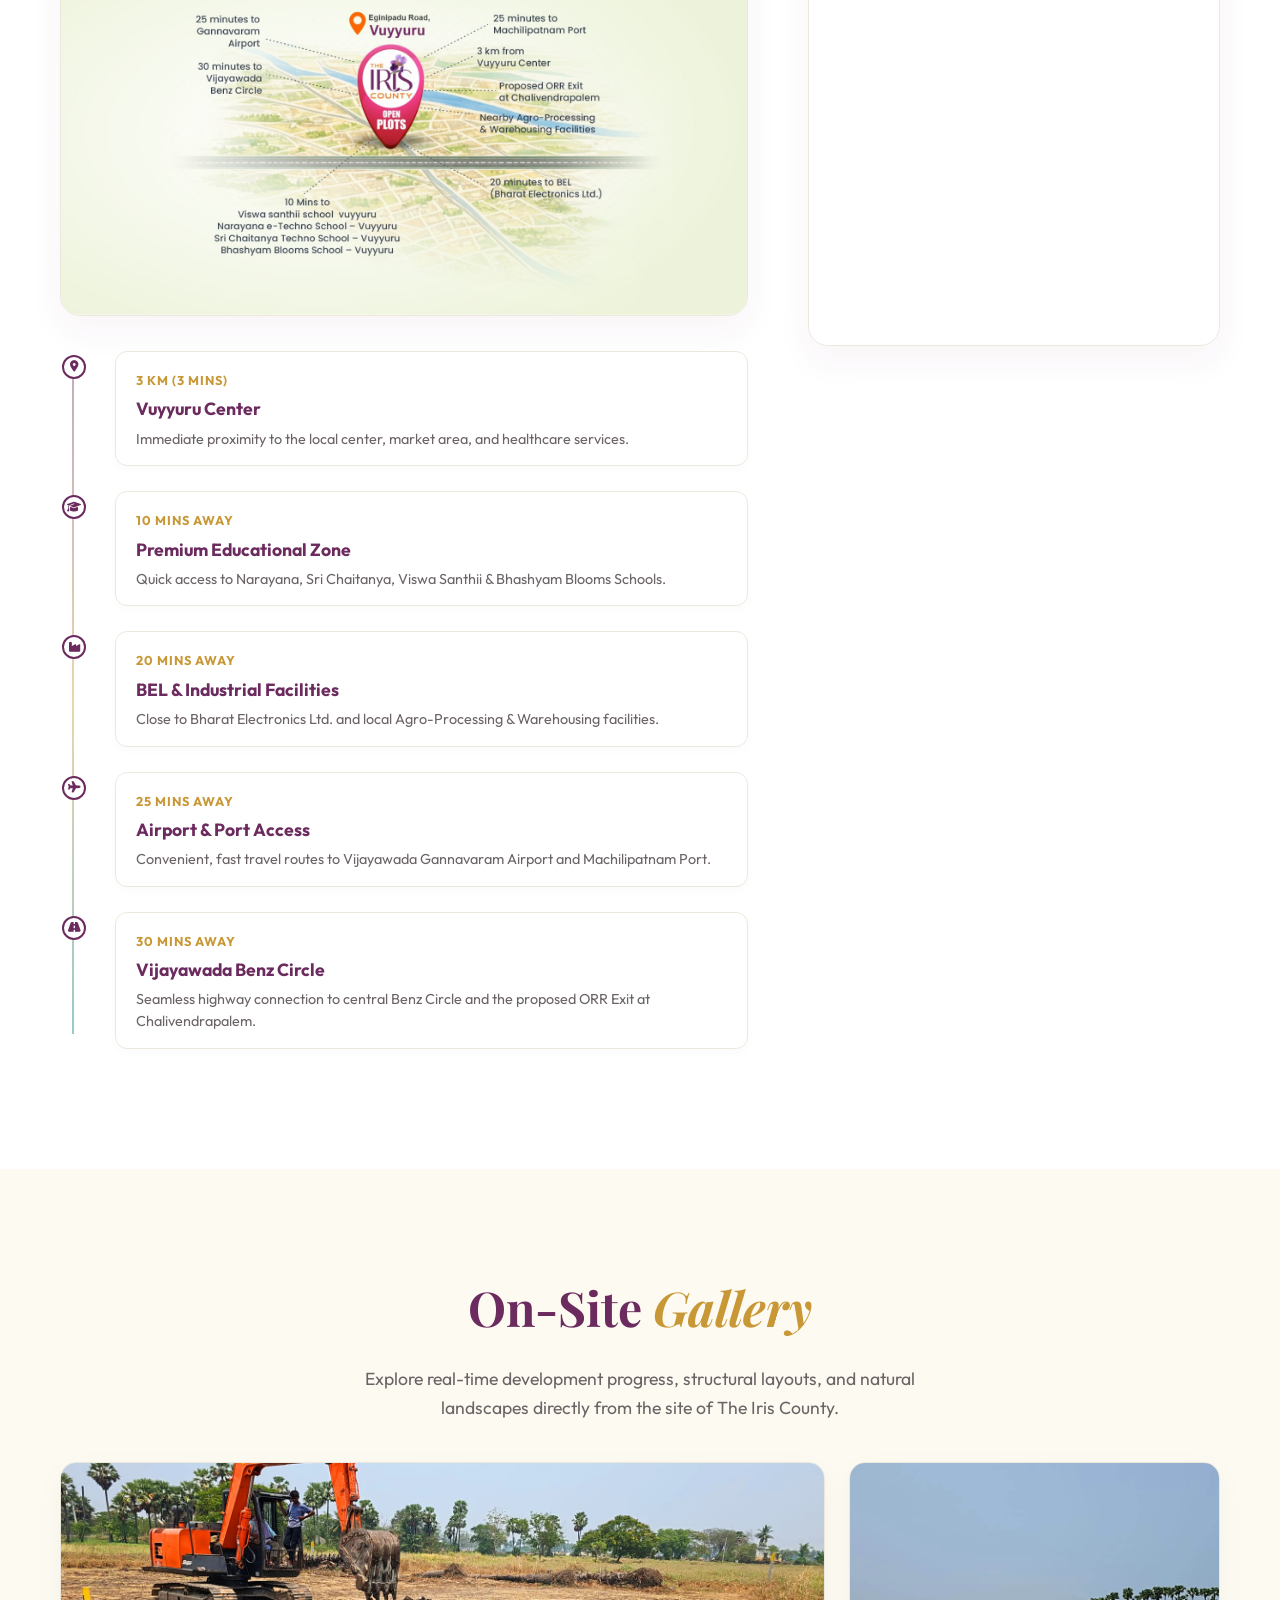
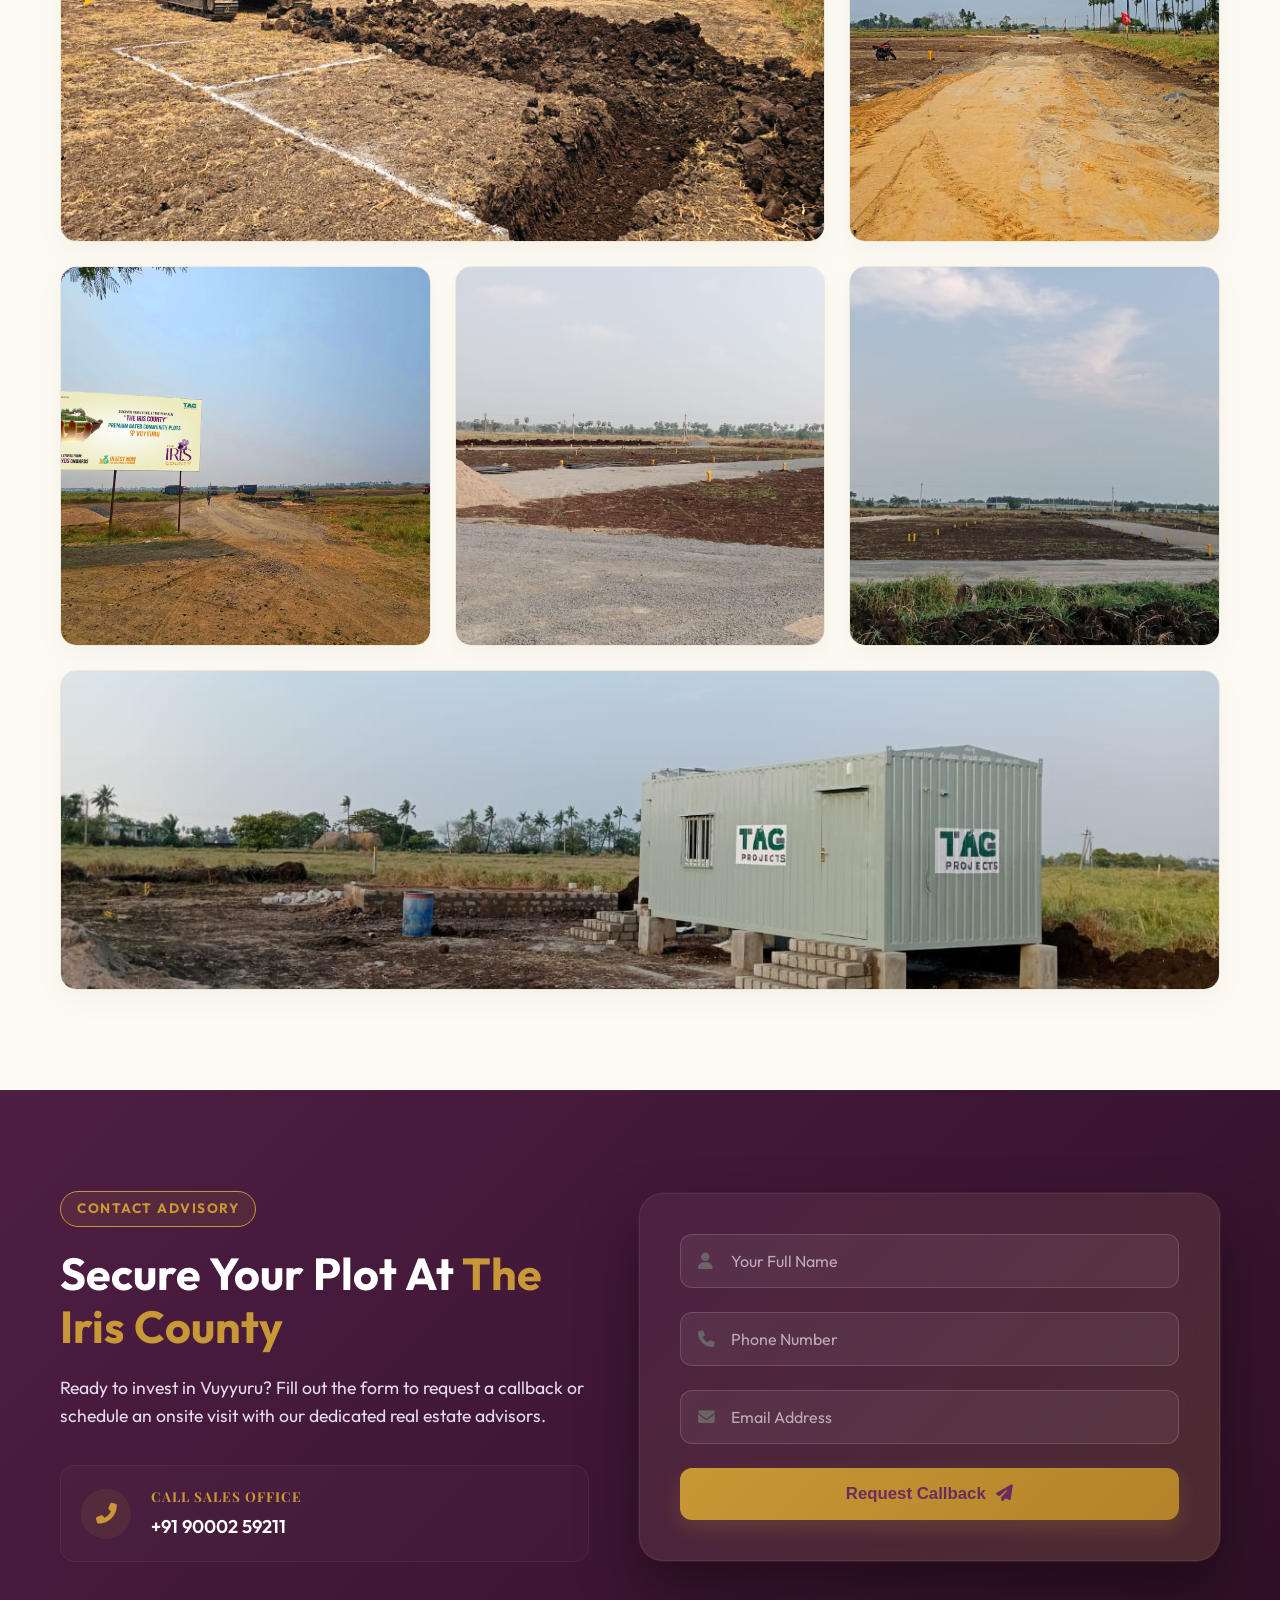
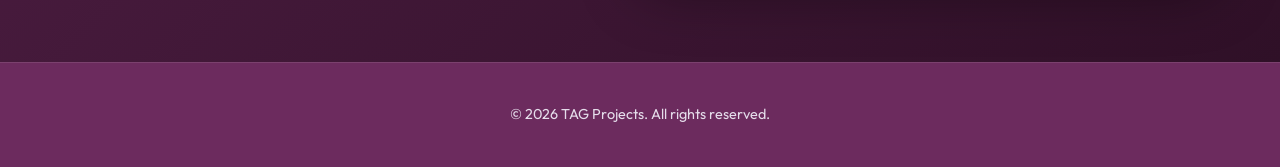
==== commit 9db341dc: "Update location to vuyyuru footer" ====
--- a/index.html
+++ b/index.html
@@ -1641,7 +1641,7 @@
                 <div class="enquiry-info slide-right">
                     <span class="enquiry-badge">Contact Advisory</span>
                     <h2>Secure Your Plot At <span>The Iris County</span></h2>
-                    <p>Ready to invest in Vijayawada's premium gated community? Fill out the form to request a callback or schedule an onsite visit with our dedicated real estate advisors.</p>
+                    <p>Ready to invest in Vuyyuru? Fill out the form to request a callback or schedule an onsite visit with our dedicated real estate advisors.</p>
                     
                     <div class="enquiry-contact-cards">
                         <a href="tel:+919000259211" class="contact-card-item" onclick="if(window.innerWidth > 768) { event.preventDefault(); }">
